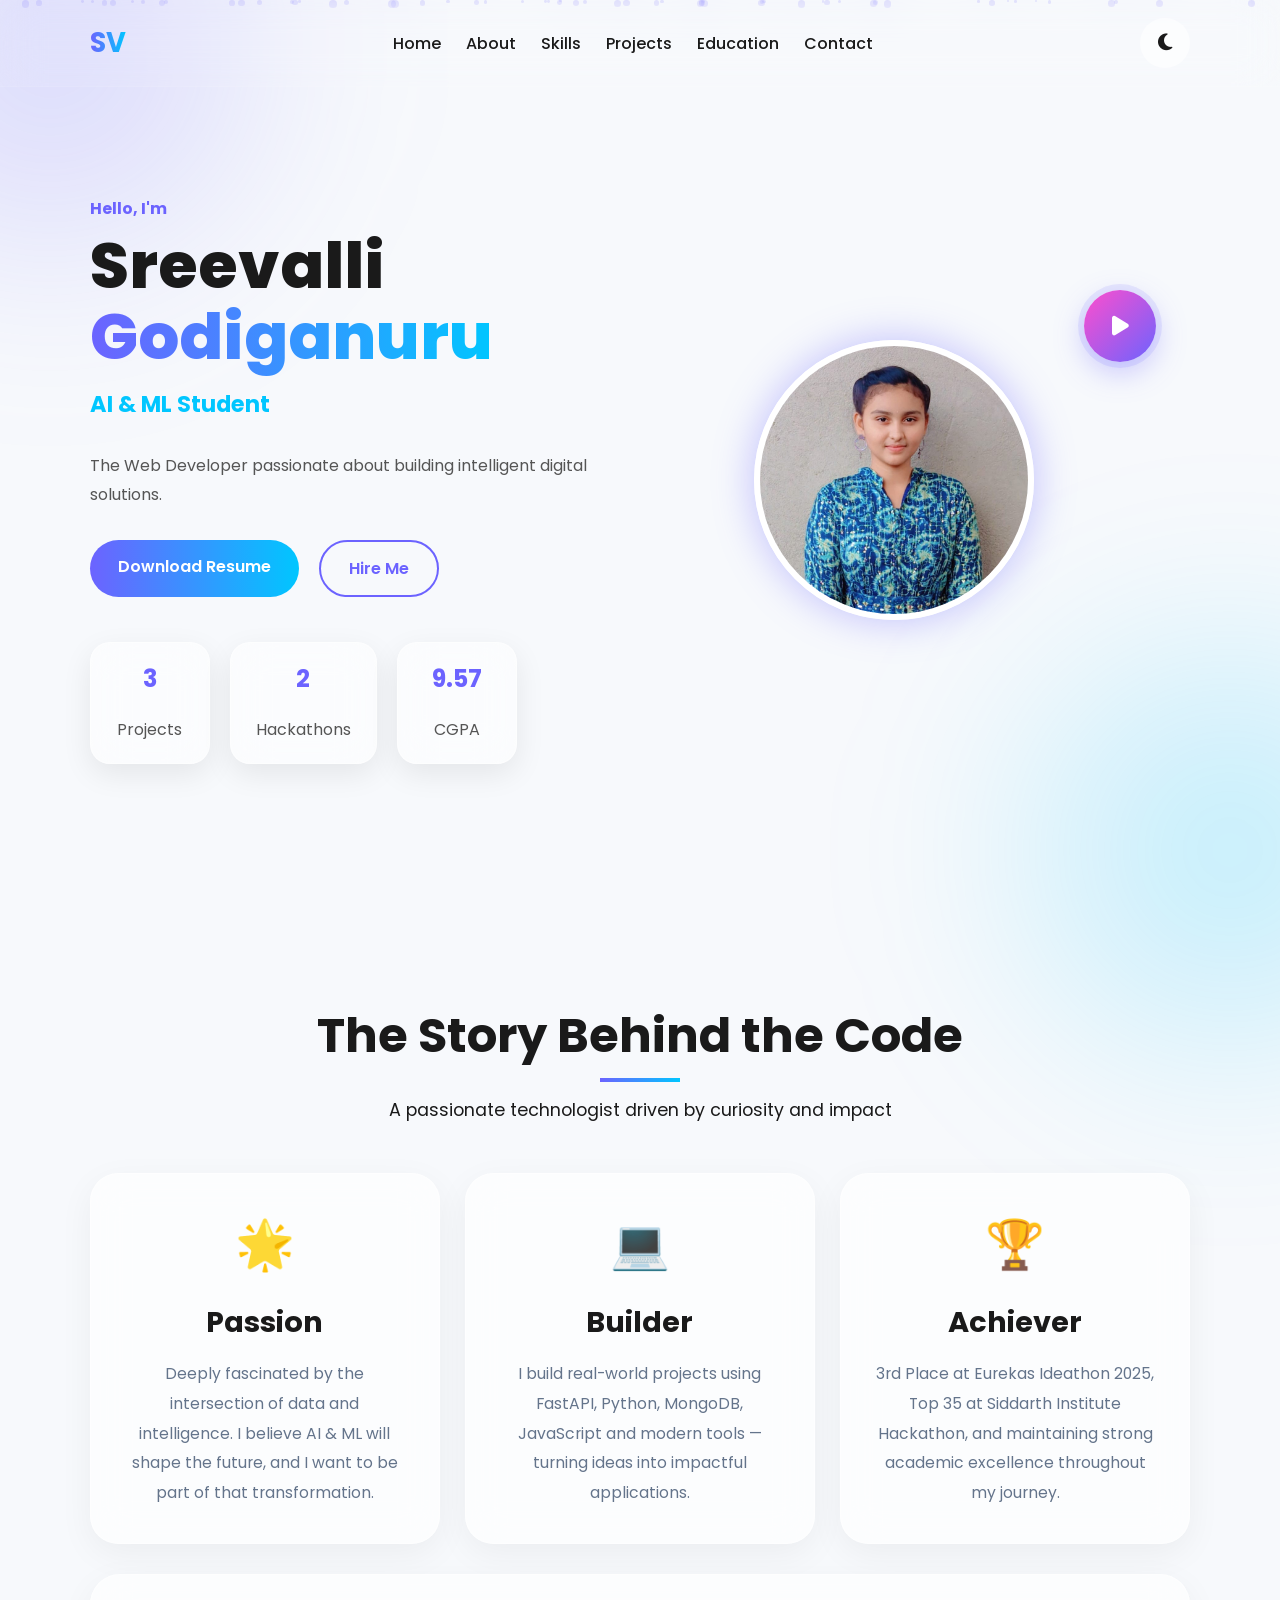
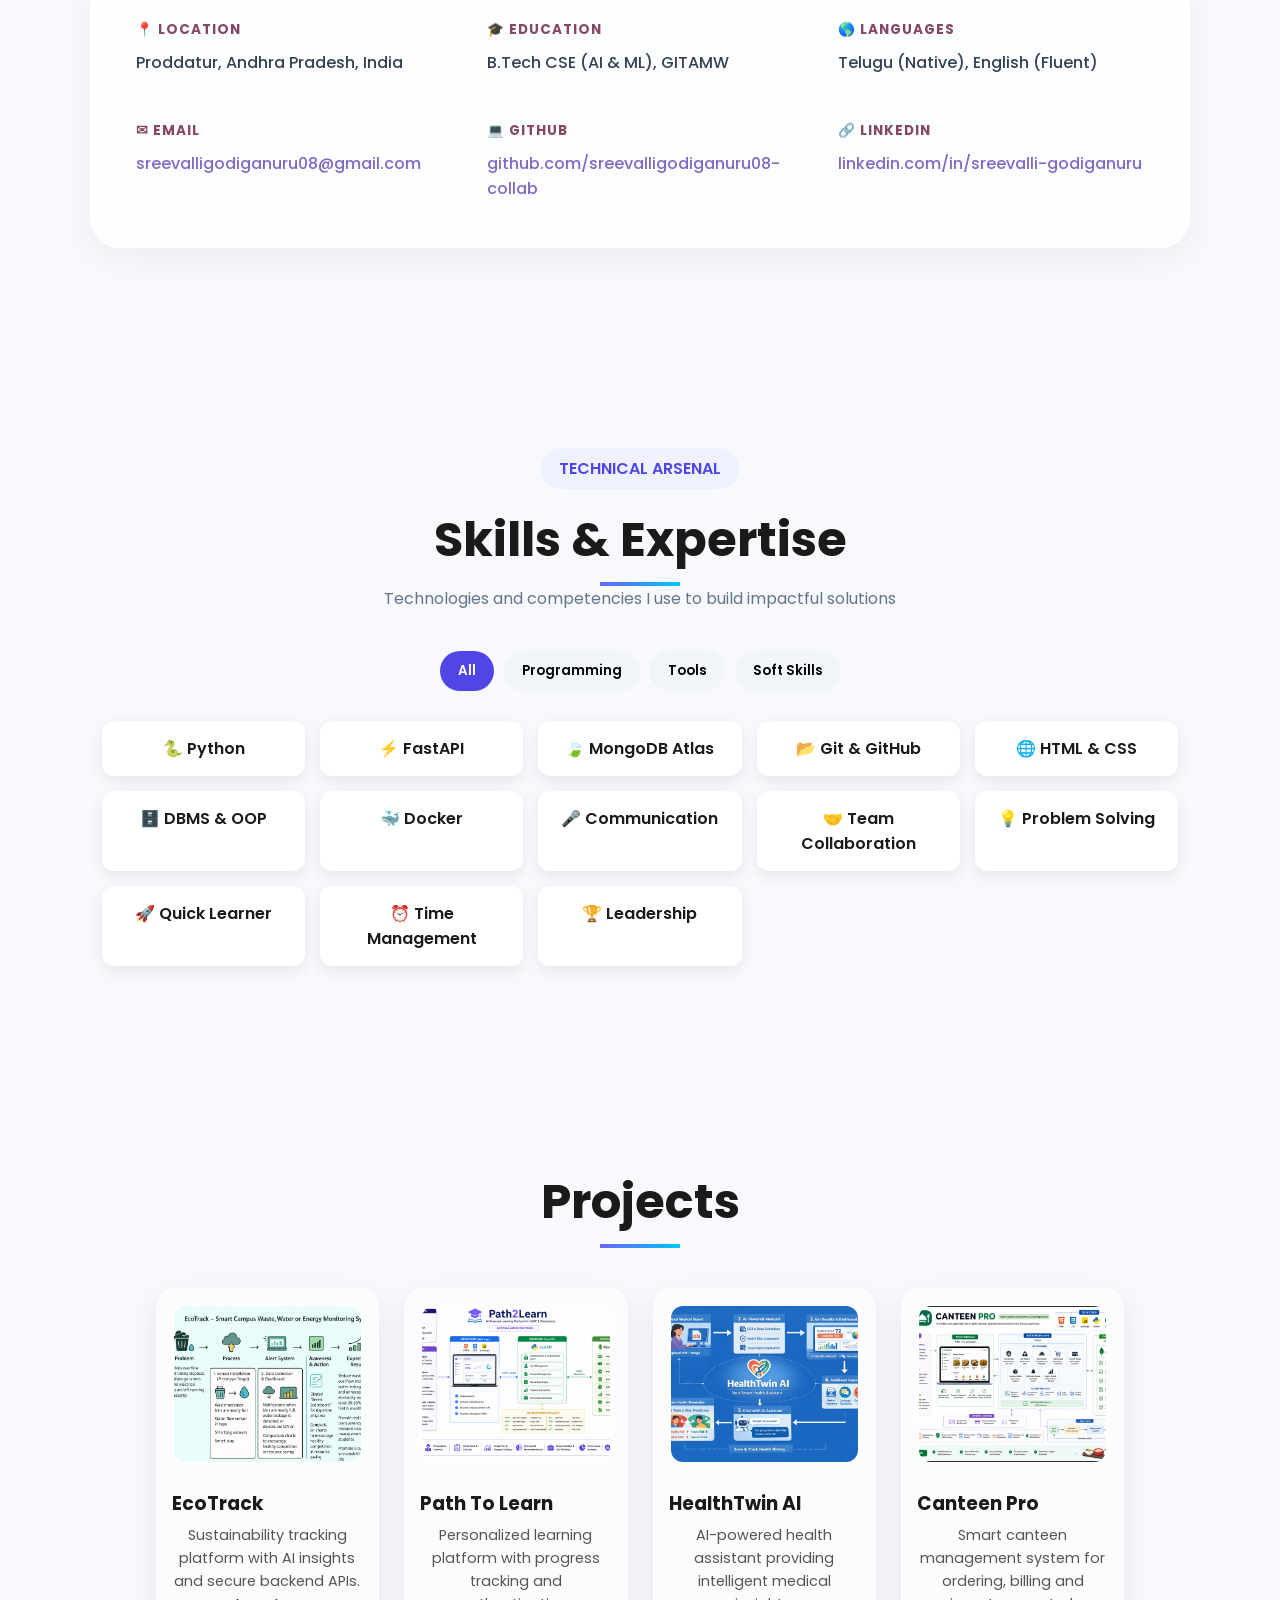
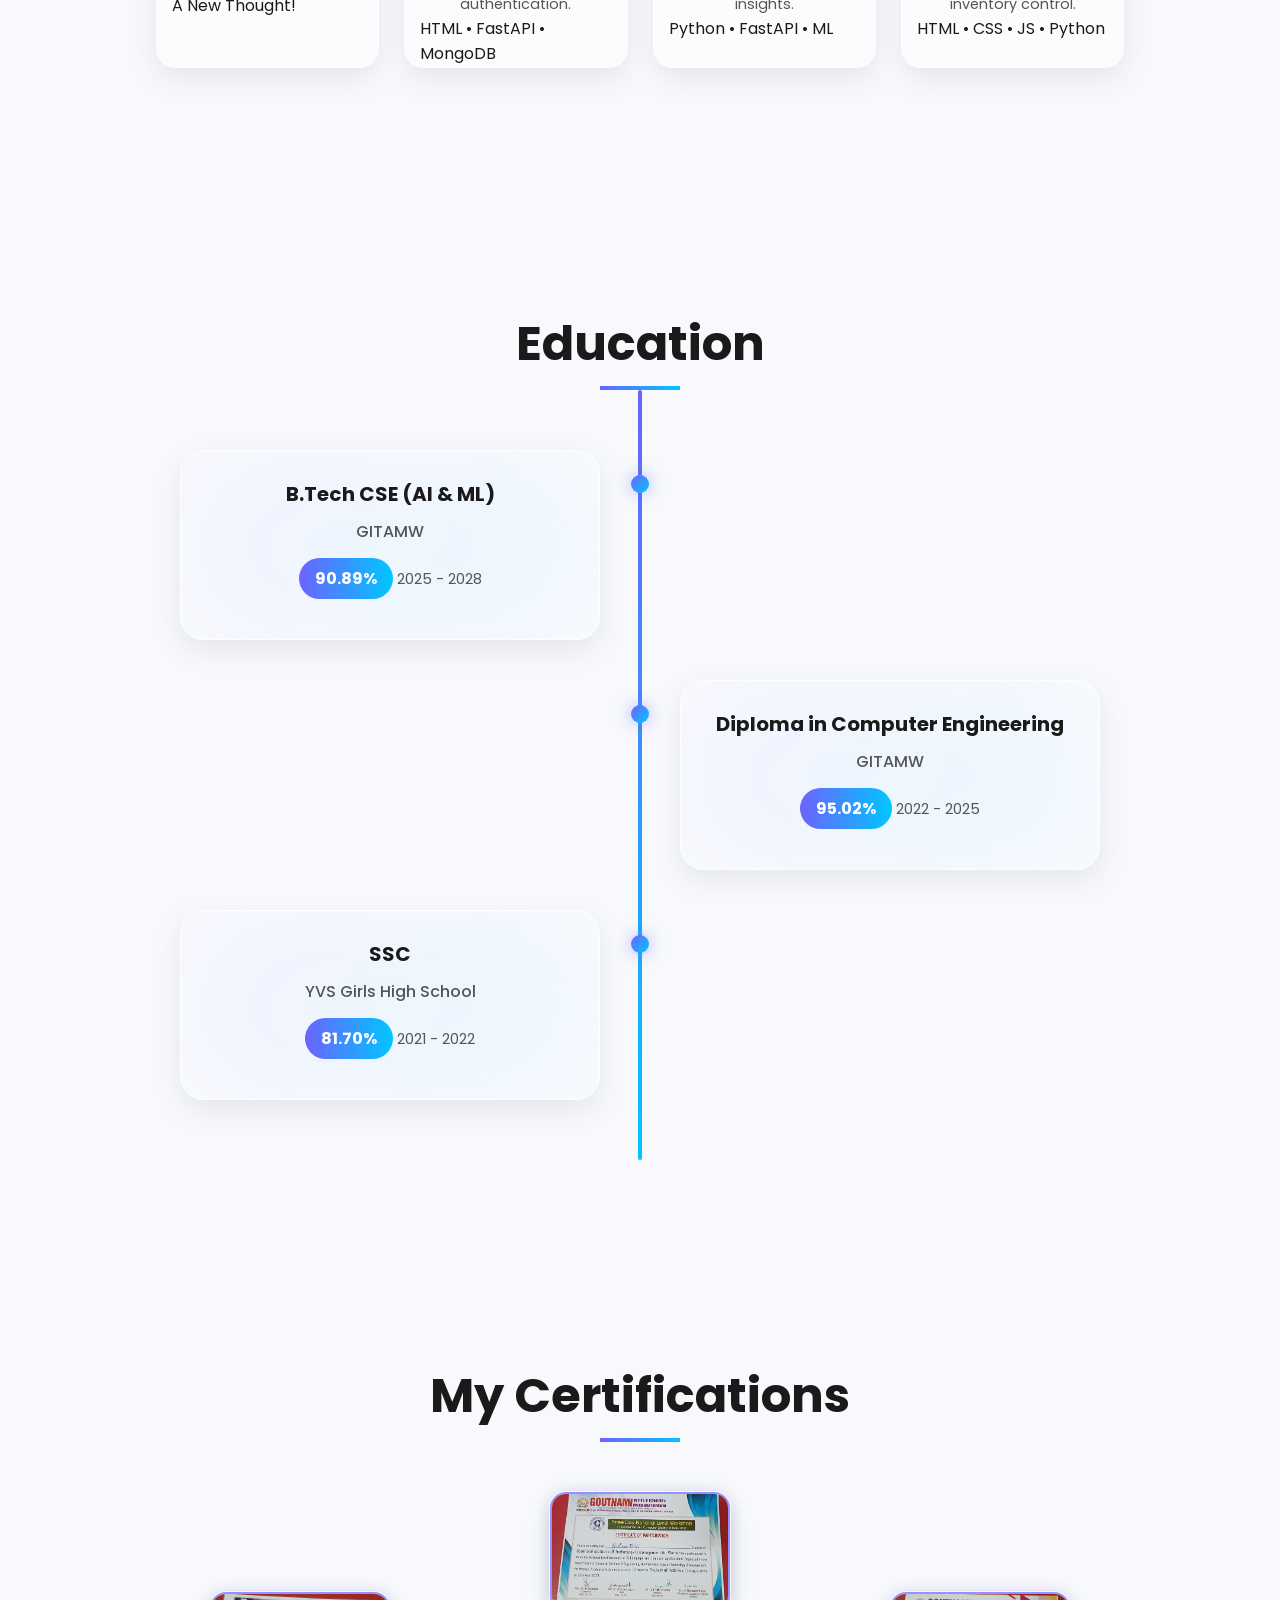
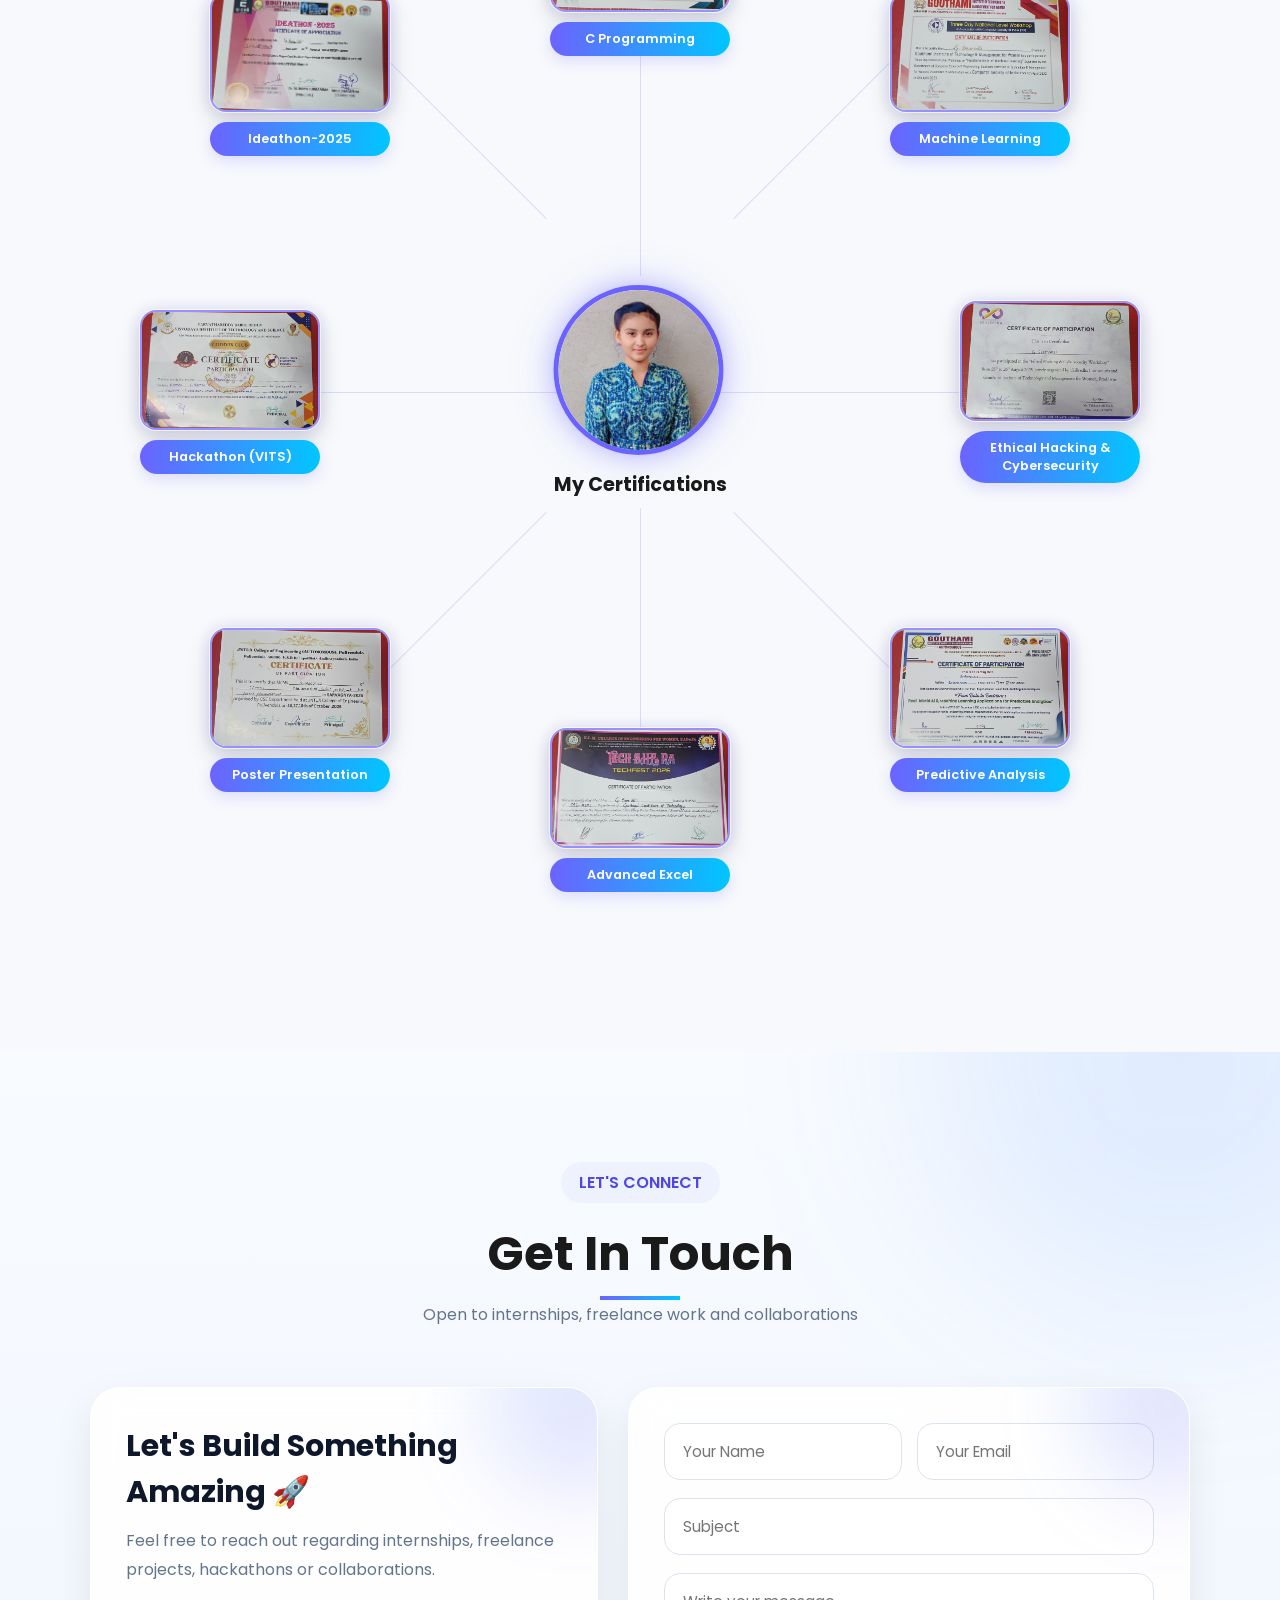
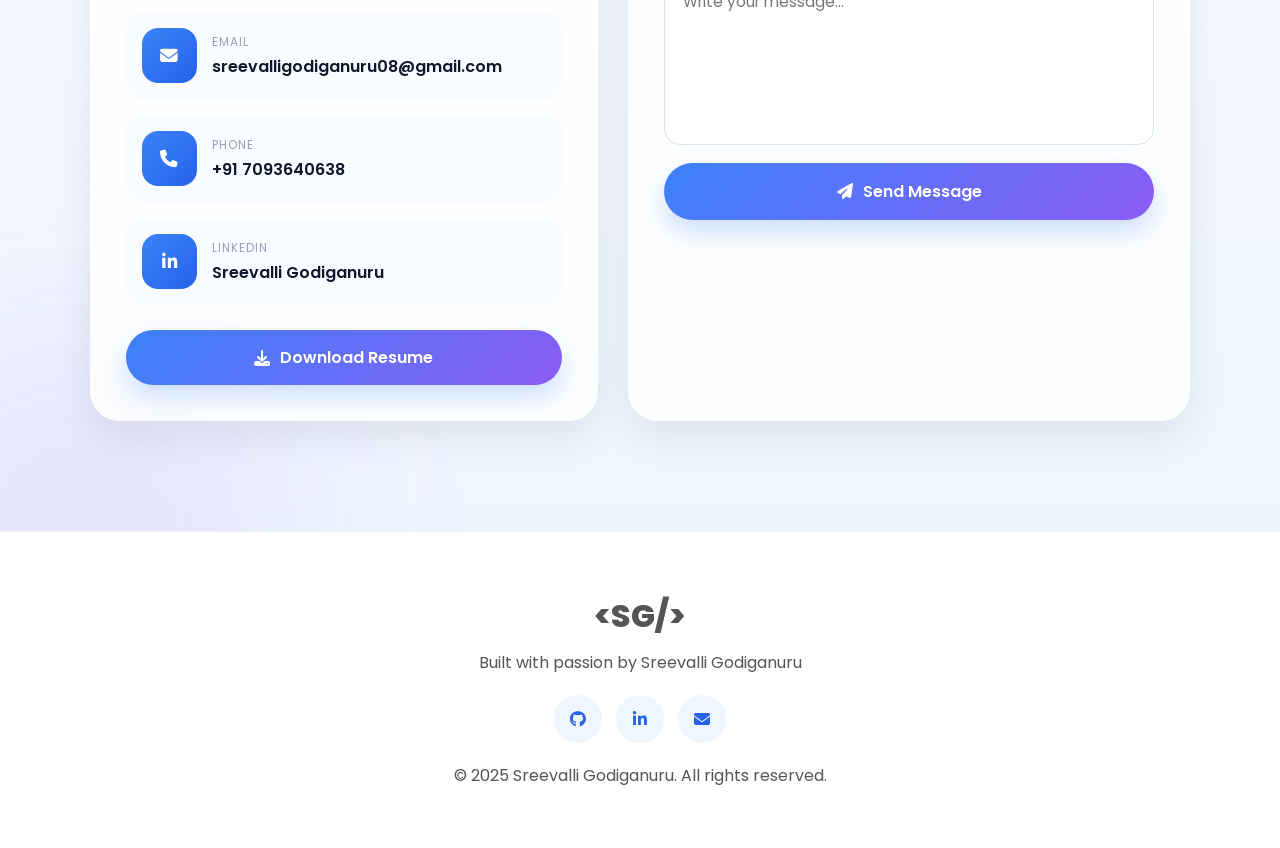
==== index.html @ ab45f08a "first deploy" ====
<!DOCTYPE html>
<html lang="en">

<head>

<meta charset="UTF-8">
<meta name="viewport" content="width=device-width, initial-scale=1.0">

<title>Sreevalli Portfolio</title>

<link rel="preconnect" href="https://fonts.googleapis.com">
<link href="https://fonts.googleapis.com/css2?family=Poppins:wght@300;400;500;600;700;800&display=swap" rel="stylesheet">
<link rel="stylesheet"
href="https://cdnjs.cloudflare.com/ajax/libs/font-awesome/6.5.1/css/all.min.css">
<link rel="stylesheet" href="https://cdnjs.cloudflare.com/ajax/libs/font-awesome/6.5.0/css/all.min.css">
<link rel="stylesheet" href="style.css">

</head>

<body>

<!-- PARTICLES -->

<div id="particles"></div>

<!-- NAVBAR -->

<nav class="navbar">

    <div class="logo">
        SV
    </div>

    <ul class="nav-links" id="navLinks">

        <li><a href="#home">Home</a></li>
        <li><a href="#about">About</a></li>
        <li><a href="#skills">Skills</a></li>
        <li><a href="#projects">Projects</a></li>
        <li><a href="#education">Education</a></li>
        <li><a href="#contact">Contact</a></li>

    </ul>

    <div class="nav-actions">

        <!-- Theme Toggle -->
        <button id="themeToggle" class="theme-btn">
            <i class="fas fa-moon"></i>
        </button>

        <!-- Mobile Menu Button -->
        <button class="menu-btn" id="menuBtn">
            <i class="fas fa-bars"></i>
        </button>

    </div>

</nav>

<!-- HERO -->

<section id="home" class="hero">

<div class="hero-left">

<h4>Hello, I'm</h4>

<h1>
Sreevalli
<span>Godiganuru</span>
</h1>

<h3 id="typing"></h3>

<p>

The Web Developer passionate about building intelligent digital solutions.

</p>

<div class="hero-buttons">

<a href="assets/Resume1.pdf" class="btn primary">
Download Resume
</a>

<a href="#contact" class="btn secondary">
Hire Me
</a>

</div>

<div class="stats">

<div class="stat-card">
<h2>3+</h2>
<p>Projects</p>
</div>

<div class="stat-card">
<h2>2</h2>
<p>Hackathons</p>
</div>

<div class="stat-card">
<h2>9.57</h2>
<p>CGPA</p>
</div>

</div>

</div>

<div class="hero-right">

<div class="profile-wrapper" id="profileWrapper">

<div class="wave wave1"></div>
<div class="wave wave2"></div>
<div class="wave wave3"></div>

<img
src="assets/profile1.jpg"
alt="Sreevalli"
class="profile-img"
/>
</div>
<div class="audio-player">
  <audio id="introAudio" src="assets/audio.m4a" preload="auto"></audio>

    <button type="button" class="audio-btn" id="audioBtn">
        <i class="fas fa-play"></i>
    </button>
</div>
</div>
</section>
<section id="about" class="section">

    <h2 class="section-title">
        The Story Behind the Code
    </h2>
<br>
    <p class="about-subtitle">
        A passionate technologist driven by curiosity and impact
    </p>

    <div class="about-grid">

        <!-- Passion -->
        <div class="about-card">
            <div class="about-icon">🌟</div>
            <h3>Passion</h3>

            <p>
                Deeply fascinated by the intersection of data and
                intelligence. I believe AI & ML will shape the future,
                and I want to be part of that transformation.
            </p>
        </div>

        <!-- Builder -->
        <div class="about-card">
            <div class="about-icon">💻</div>
            <h3>Builder</h3>

            <p>
                I build real-world projects using FastAPI,
                Python, MongoDB, JavaScript and modern tools —
                turning ideas into impactful applications.
            </p>
        </div>

        <!-- Achiever -->
        <div class="about-card">
            <div class="about-icon">🏆</div>
            <h3>Achiever</h3>

            <p>
                3rd Place at Eurekas Ideathon 2025,
                Top 35 at Siddarth Institute Hackathon,
                and maintaining strong academic excellence
                throughout my journey.
            </p>
        </div>

    </div>

    <div class="info-card">

        <div class="info-item">
            <span class="info-label">📍 LOCATION</span>
            <p>Proddatur, Andhra Pradesh, India</p>
        </div>

        <div class="info-item">
            <span class="info-label">🎓 EDUCATION</span>
            <p>B.Tech CSE (AI & ML), GITAMW</p>
        </div>

        <div class="info-item">
            <span class="info-label">🌎 LANGUAGES</span>
            <p>Telugu (Native), English (Fluent)</p>
        </div>

        <div class="info-item">
            <span class="info-label">✉ EMAIL</span>
            <p>
                <a href="mailto:sreevalligodiganuru08@gmail.com">
                    sreevalligodiganuru08@gmail.com
                </a>
            </p>
        </div>

        <div class="info-item">
            <span class="info-label">💻 GITHUB</span>
            <p>
                <a href="https://github.com/sreevalligodiganuru08-collab" target="_blank">
                    github.com/sreevalligodiganuru08-collab
                </a>
            </p>
        </div>

        <div class="info-item">
            <span class="info-label">🔗 LINKEDIN</span>
            <p>
                <a href="https://www.linkedin.com/" target="_blank">
                    linkedin.com/in/sreevalli-godiganuru
                </a>
            </p>
        </div>

    </div>

</section>

<section id="skills" class="section">

    <div class="skills-container">

        <div class="section-badge">TECHNICAL ARSENAL</div>

        <h2 class="section-title">Skills & Expertise</h2>

        <p class="section-subtitle">
            Technologies and competencies I use to build impactful solutions
        </p>

        <!-- FILTER BUTTONS -->

        <div class="skill-filters">

            <button class="filter-btn active" data-filter="all">All</button>
            <button class="filter-btn" data-filter="programming">Programming</button>
            <button class="filter-btn" data-filter="tools">Tools</button>
            <button class="filter-btn" data-filter="soft">Soft Skills</button>

        </div>

        <!-- SKILLS GRID -->

        <div class="skills-grid">

            <!-- PROGRAMMING -->
            <div class="skill-card programming">🐍 Python</div>
            <div class="skill-card programming">⚡ FastAPI</div>

            <!-- TOOLS -->
            <div class="skill-card tools">🍃 MongoDB Atlas</div>
            <div class="skill-card tools">📂 Git & GitHub</div>
            <div class="skill-card tools">🌐 HTML & CSS</div>
            <div class="skill-card tools">🗄️ DBMS & OOP</div>
            <div class="skill-card tools">🐳 Docker</div>

            <!-- SOFT SKILLS -->
            <div class="skill-card soft">🎤 Communication</div>
            <div class="skill-card soft">🤝 Team Collaboration</div>
            <div class="skill-card soft">💡 Problem Solving</div>
            <div class="skill-card soft">🚀 Quick Learner</div>
            <div class="skill-card soft">⏰ Time Management</div>
            <div class="skill-card soft">🏆 Leadership</div>

        </div>

    </div>

</section>

<section id="projects" class="section">

    <h2 class="section-title">Projects</h2>

    <div class="projects-grid">

        <!-- CARD 1 -->
        <div class="project-card" onclick="this.classList.toggle('flipped')">
        

            <div class="card-inner">

                <div class="card-front">
                    <img src="assets/ecotrack.png" alt="EcoTrack">
                </div>

                <div class="card-back"><br>
                    <h3>EcoTrack</h3>
                    <p>Sustainability tracking platform with AI insights and secure backend APIs.</p>
                    <span> A New Thought!</span>
                </div>

            </div>
        </div>

        <!-- CARD 2 -->
        <div class="project-card" onclick="this.classList.toggle('flipped')">


            <div class="card-inner">

                <div class="card-front">
                    <img src="assets/path2learn.png" alt="Path To Learn">
                </div>

                <div class="card-back"> <br>
                    <h3>Path To Learn</h3>
                    <p>Personalized learning platform with progress tracking and authentication.</p>
                    <span>HTML • FastAPI • MongoDB</span>
                </div>

            </div>
        </div>

        <!-- CARD 3 -->
        <div class="project-card" onclick="this.classList.toggle('flipped')">
        

            <div class="card-inner">

                <div class="card-front">
                    <img src="assets/healthtwinai.png" alt="HealthTwin AI">
                </div>

                <div class="card-back"><br>
                    <h3>HealthTwin AI</h3>
                    <p>AI-powered health assistant providing intelligent medical insights.</p>
                    <span>Python • FastAPI • ML</span>
                </div>

            </div>
        </div>

        <!-- CARD 4 -->
        <div class="project-card" onclick="this.classList.toggle('flipped')">

            <div class="card-inner">

                <div class="card-front">
                    <img src="assets/canteenpro.png" alt="Canteen Pro">
                </div>

                <div class="card-back"><br>
                    <h3>Canteen Pro</h3>
                    <p>Smart canteen management system for ordering, billing and inventory control.</p>
                    <span>HTML • CSS • JS • Python </span>
                </div>

            </div>
        </div>

    </div>

</section>

<!-- EDUCATION -->
<section id="education" class="section">

  <h2 class="section-title">Education</h2>

  <div class="timeline">

    <!-- ITEM 1 -->
    <div class="timeline-item reveal">
      <div class="edu-card">
        <div class="edu-glow"></div>
        <h3>B.Tech CSE (AI & ML)</h3>
        <p>GITAMW</p>
        <span class="edu-score">90.89%</span>
        <small>2025 - 2028</small>
      </div>
    </div>

    <!-- ITEM 2 -->
    <div class="timeline-item reveal">
      <div class="edu-card">
        <div class="edu-glow"></div>
        <h3>Diploma in Computer Engineering</h3>
        <p>GITAMW</p>
        <span class="edu-score">95.02%</span>
        <small>2022 - 2025</small>
      </div>
    </div>

    <!-- ITEM 3 -->
    <div class="timeline-item reveal">
      <div class="edu-card">
        <div class="edu-glow"></div>
        <h3>SSC</h3>
        <p>YVS Girls High School</p>
        <span class="edu-score">81.70%</span>
        <small>2021 - 2022</small>
      </div>
    </div>

  </div>

</section>

<section id="certifications" class="cert-section">

  <h2 class="section-title">My Certifications</h2>

  <div class="cert-orbit">

    <!-- CENTER -->
    <div class="cert-center">
      <img src="assets/profile1.jpg" alt="Profile">
      <h3>My Certifications</h3>
    </div>

    <!-- CERTIFICATES (CLEAN STRUCTURE) -->

    <div class="cert-item top" onclick="openCert(this)">
      <img src="assets/cert1.jpg" alt="AWS">
      <span class="cert-tag">C Programming</span>
    </div>

    <div class="cert-item top-right" onclick="openCert(this)">
      <img src="assets/cert2.jpg" alt="Python">
      <span class="cert-tag">Machine Learning </span>
    </div>

    <div class="cert-item right" onclick="openCert(this)">
      <img src="assets/cert3.jpg" alt="Java">
      <span class="cert-tag">Ethical Hacking & Cybersecurity </span>
    </div>

    <div class="cert-item bottom-right" onclick="openCert(this)">
      <img src="assets/cert4.jpg" alt="AI ML">
      <span class="cert-tag">Predictive Analysis</span>
    </div>

    <div class="cert-item bottom" onclick="openCert(this)">
      <img src="assets/cert5.jpg" alt="Web Dev">
      <span class="cert-tag">Advanced Excel </span>
    </div>

    <div class="cert-item bottom-left" onclick="openCert(this)">
      <img src="assets/cert6.jpg" alt="Hackathon">
      <span class="cert-tag">Poster Presentation</span>
    </div>

    <div class="cert-item left" onclick="openCert(this)">
      <img src="assets/cert7.jpg" alt="Cloud">
      <span class="cert-tag">Hackathon (VITS)</span>
    </div>

    <div class="cert-item top-left" onclick="openCert(this)">
      <img src="assets/cert8.jpg" alt="DSA">
      <span class="cert-tag">Ideathon-2025</span>
    </div>

  </div>

</section>

<!-- POPUP -->
<div class="cert-popup" id="certPopup" onclick="closeCert()">
  <img id="popupImg">
</div>
<!-- =========================================
     CONTACT SECTION
========================================= -->

<section id="contact" class="contact-section">

<div class="contact-header">
    <span class="section-badge">LET'S CONNECT</span>

    <h2 class="section-title">
        Get In Touch
    </h2>

    <p class="contact-subtitle">
        Open to internships, freelance work and collaborations
    </p>
</div>

<div class="contact-wrapper">

    <div class="contact-info-card">

        <h3>Let's Build Something Amazing 🚀</h3>

        <p class="contact-desc">
            Feel free to reach out regarding internships,
            freelance projects, hackathons or collaborations.
        </p>

        <div class="contact-items">

            <div class="contact-item">
                <div class="contact-icon">
                    <i class="fas fa-envelope"></i>
                </div>

                <div class="contact-content">
                    <span>Email</span>
                    <p>sreevalligodiganuru08@gmail.com</p>
                </div>
            </div>

            <div class="contact-item">
                <div class="contact-icon">
                    <i class="fas fa-phone"></i>
                </div>

                <div class="contact-content">
                    <span>Phone</span>
                    <p>+91 7093640638</p>
                </div>
            </div>

            <div class="contact-item">
                <div class="contact-icon">
                    <i class="fab fa-linkedin-in"></i>
                </div>

                <div class="contact-content">
                    <span>LinkedIn</span>
                    <p>Sreevalli Godiganuru</p>
                </div>
            </div>

        </div>

        <a href="assets/Resume1.pdf" download class="resume-btn">
            <i class="fas fa-download"></i>
            Download Resume
        </a>
    </div>

    <div class="contact-form-card">

        <form id="contactForm" class="contact-form">

            <div class="form-row">

                <input
                    type="text"
                    id="name"
                    placeholder="Your Name"
                    required
                >

                <input
                    type="email"
                    id="email"
                    placeholder="Your Email"
                    required
                >

            </div>

            <input
                type="text"
                id="subject"
                placeholder="Subject"
                required
            >

            <textarea
                id="message"
                rows="6"
                placeholder="Write your message..."
                required
            ></textarea>

            <button type="submit" class="send-btn">

                <i class="fas fa-paper-plane"></i>

                Send Message

            </button>

        </form>

    </div>

</div>

</section>


<!-- =========================================
     FOOTER
========================================= -->

<footer class="portfolio-footer">

    <div class="footer-logo">
        &lt;SG/&gt;
    </div>

    <p class="footer-text">
        Built with passion by Sreevalli Godiganuru
    </p>

    <div class="footer-socials">

        <a href="https://github.com/sreevalligodiganuru08-collab"
           target="_blank">

            <i class="fab fa-github"></i>

        </a>

        <a href="https://linkedin.com"
           target="_blank">

            <i class="fab fa-linkedin-in"></i>

        </a>

        <a href="mailto:sreevalligodiganuru08@gmail.com">

            <i class="fas fa-envelope"></i>

        </a>

    </div>

    <p class="footer-copy">
        © 2025 Sreevalli Godiganuru. All rights reserved.
    </p>

</footer>
<script src="script.js"></script>
</body>
</html>
---- style.css ----
/* ==========================
   RESET
========================== */

*{
margin:0;
padding:0;
box-sizing:border-box;
scroll-behavior:smooth;
font-family:'Poppins',sans-serif;
}

:root{

--bg:#f7f9fc;
--bg2:#ffffff;

--text:#1a1a1a;
--text2:#555;

--primary:#6c63ff;
--secondary:#00c6ff;

--glass:rgba(255,255,255,.55);
--border:rgba(255,255,255,.4);

--shadow:
0 10px 30px rgba(0,0,0,.08);

}

/* DARK MODE */

body.dark{

--bg:#0f172a;
--bg2:#111827;

--text:#ffffff;
--text2:#c7c7c7;

--glass:rgba(255,255,255,.08);
--border:rgba(255,255,255,.15);

--shadow:
0 15px 40px rgba(0,0,0,.4);

}

body{

background:var(--bg);
color:var(--text);

transition:.4s;

overflow-x:hidden;

}

/* ==========================
   PARTICLES BG
========================== */

#particles{

position:fixed;
top:0;
left:0;

width:100%;
height:100%;

z-index:-1;

overflow:hidden;

}

#particles span{

position:absolute;

width:6px;
height:6px;

background:var(--primary);

border-radius:50%;

animation:floatParticle linear infinite;

opacity:.35;

}

@keyframes floatParticle{

0%{
transform:translateY(100vh);
}

100%{
transform:translateY(-120px);
}

}

/* ==========================
   NAVBAR
========================== */

.navbar{

position:fixed;

top:0;
left:0;

width:100%;

padding:18px 7%;

display:flex;
justify-content:space-between;
align-items:center;

z-index:999;

backdrop-filter:blur(20px);

background:rgba(255,255,255,.08);

border-bottom:
1px solid rgba(255,255,255,.08);

}

.logo{

font-size:1.7rem;
font-weight:700;

background:
linear-gradient(
90deg,
var(--primary),
var(--secondary)
);

-webkit-background-clip:text;
-webkit-text-fill-color:transparent;

}

.nav-links{

display:flex;
gap:25px;

list-style:none;

}

.nav-links a{

text-decoration:none;
color:var(--text);

font-weight:500;

transition:.3s;

}

.nav-links a:hover{

color:var(--primary);

}

#themeToggle{

width:50px;
height:50px;

border:none;

border-radius:50%;

cursor:pointer;

background:var(--glass);

color:var(--text);

font-size:1.2rem;

backdrop-filter:blur(15px);

}

/* ==========================
   HERO
========================== */

.hero{

min-height:100vh;

padding:120px 7% 60px;

display:flex;

align-items:center;
justify-content:space-between;

gap:60px;

}

.hero-left{

flex:1;

}

.hero-left h4{

color:var(--primary);

margin-bottom:10px;

}

.hero-left h1{

font-size:4rem;
font-weight:800;

line-height:1.1;

margin-bottom:15px;

}

.hero-left h1 span{

background:
linear-gradient(
90deg,
var(--primary),
var(--secondary)
);

-webkit-background-clip:text;
-webkit-text-fill-color:transparent;

}

.hero-left h3{

height:45px;

font-size:1.4rem;

color:var(--secondary);

}

.hero-left p{

max-width:600px;

line-height:1.8;

color:var(--text2);

margin-top:20px;

}

/* ==========================
   BUTTONS
========================== */

.hero-buttons{

display:flex;
gap:20px;

margin-top:30px;

}

.btn{

padding:14px 28px;

border-radius:40px;

text-decoration:none;

font-weight:600;

transition:.35s;

}

.primary{

background:
linear-gradient(
90deg,
var(--primary),
var(--secondary)
);

color:white;

}

.secondary{

border:2px solid var(--primary);

color:var(--primary);

}

.btn:hover{

transform:translateY(-5px);

}

/* ==========================
   STATS
========================== */

.stats{

display:flex;

gap:20px;

margin-top:45px;

flex-wrap:wrap;

}

.stat-card{

padding:18px 25px;

border-radius:20px;

background:var(--glass);

backdrop-filter:blur(20px);

border:1px solid var(--border);

box-shadow:var(--shadow);

text-align:center;

min-width:120px;

}

.stat-card h2{

color:var(--primary);

}

/* ==========================
   HERO IMAGE
========================== */

.hero-right{

flex:1;

display:flex;
justify-content:center;

}

/* ==========================
   PROFILE WRAPPER (FIX RESPONSIVE)
========================== */

.profile-wrapper{
    position:relative;
    z-index: 2;
    width:380px;
    height:380px;
    display:flex;
    justify-content:center;
    align-items:center;
}

/* MOBILE FIX */
@media(max-width:768px){
    .profile-wrapper{
        width:280px;
        height:280px;
    }
}

@media(max-width:480px){
    .profile-wrapper{
        width:220px;
        height:220px;
    }
}

/* ==========================
   WAVES FIX (IMPORTANT PART)
========================== */

.wave{
    position:absolute;
    top:50%;
    left:50%;
    transform:translate(-50%, -50%);
    border-radius:50%;
    border:3px solid rgba(108,99,255,.4);
    opacity:0;
    pointer-events:none;

    /* default desktop size */
    width:280px;
    height:280px;
}

/* mobile scaling */
@media(max-width:768px){
    .wave{
        width:200px;
        height:200px;
        border-width:2px;
    }
}

@media(max-width:480px){
    .wave{
        width:160px;
        height:160px;
        border-width:2px;
    }
}

/* ==========================
   ANIMATION FIX (KEEP CENTERED)
========================== */

.playing .wave{
    opacity:1;
    animation:pulse 2.5s infinite;
}

@keyframes pulse{
    0%{
        transform:translate(-50%, -50%) scale(1);
        opacity:0.6;
    }
    50%{
        transform:translate(-50%, -50%) scale(1.5);
        opacity:0.25;
    }
    100%{
        transform:translate(-50%, -50%) scale(2.1);
        opacity:0;
    }
}

.profile-img{

width:280px;
height:280px;

object-fit:cover;

border-radius:50%;

border:6px solid white;

z-index:5;

box-shadow:
0 0 40px rgba(108,99,255,.4);

}


.audio-btn{
    width:72px;
    height:72px;
    border-radius:50%;
    border:none;
    cursor:pointer;

    display:flex;
    align-items:center;
    justify-content:center;

    font-size:1.4rem;
    color:white;

    background:linear-gradient(135deg,#ff4ecd,#6c63ff,#00c6ff);
    background-size:200% 200%;

    box-shadow:
        0 10px 30px rgba(108,99,255,.35),
        0 0 0 6px rgba(108,99,255,.12);

    transition:.35s ease;
    animation: gradientMove 4s ease infinite;
}

@media(max-width:600px){
    .audio-btn {
        width: 60px;
        height: 60px;
        font-size: 1.2rem;
    }
}
/* hover */
.audio-btn:hover{
    transform:scale(1.1);
    box-shadow:
        0 15px 40px rgba(108,99,255,.45),
        0 0 0 10px rgba(108,99,255,.08);
}

/* playing glow */
.audio-btn.playing{
    box-shadow:
        0 0 25px rgba(0,198,255,.6),
        0 0 60px rgba(108,99,255,.4);
}

/* gradient animation */
@keyframes gradientMove{
    0%{background-position:0% 50%}
    50%{background-position:100% 50%}
    100%{background-position:0% 50%}
}

.audio-player {
    position: relative;
    z-index: 9999;
}

.audio-btn {
    touch-action: manipulation;
    -webkit-tap-highlight-color: transparent;
}

/* ==========================
   SECTIONS
========================== */

.section{

padding:100px 7%;

}

.section-title{

font-size:2.8rem;

text-align:center;

margin-bottom:50px;

position:relative;

}

.section-title::after{

content:'';

width:80px;
height:4px;

background:
linear-gradient(
90deg,
var(--primary),
var(--secondary)
);

position:absolute;

bottom:-10px;
left:50%;

transform:translateX(-50%);

}

/* ==========================
   GLASS CARD
========================== */

.glass-card{

background:var(--glass);

backdrop-filter:blur(20px);

border:1px solid var(--border);

box-shadow:var(--shadow);

border-radius:25px;

padding:30px;

}

/* SECTION WRAPPER (FIX TITLE ISSUE) */
#skills{
    padding:100px 8%;
}

.skills-container{
    max-width:1200px;
    margin:auto;
    text-align:center;
}

/* BADGE */

.section-badge{
    display:inline-block;
    padding:8px 18px;
    border-radius:50px;
    background:#eef2ff;
    color:#4f46e5;
    font-weight:600;
    margin-bottom:15px;
}

/* TITLE */

.section-title{
    font-size:3rem;
    text-align:center;
    margin-bottom:10px;
}

.section-subtitle{
    text-align:center;
    color:#64748b;
    margin-bottom:40px;
}

/* FILTER BUTTONS */

.skill-filters{
    display:flex;
    justify-content:center;
    gap:10px;
    flex-wrap:wrap;
    margin-bottom:30px;
}

.filter-btn{
    padding:10px 18px;
    border:none;
    border-radius:20px;
    cursor:pointer;
    background:#f1f5f9;
    font-weight:600;
    transition:0.3s;
}

.filter-btn.active{
    background:#4f46e5;
    color:white;
}

/* GRID */

.skills-grid{
    display:grid;
    grid-template-columns:repeat(auto-fit,minmax(200px,1fr));
    gap:15px;
}

/* CARD */

.skill-card{
    background:white;
    padding:15px;
    border-radius:12px;
    text-align:center;
    font-weight:600;
    box-shadow:0 5px 15px rgba(0,0,0,0.08);
    transition:0.3s;
}

.skill-card:hover{
    transform:translateY(-5px);
}

/* HIDE CLASS */

.hide{
    display:none !important;
}
.filter-btn.active{
    background:#4f46e5 !important;
    color:white !important;
}

/* ==========================
   PROJECT GRID (4 SAME SIZE)
========================== */


/* ==========================
   PROJECT GRID
========================== */

.projects-grid{
    display:grid;
    grid-template-columns:repeat(4,1fr);
    gap:25px;
    padding:40px 6%;
}

@media(max-width:1100px){
    .projects-grid{
        grid-template-columns:repeat(2,1fr);
    }
}

@media(max-width:600px){
    .projects-grid{
        grid-template-columns:1fr;
    }
}

/* ==========================
   PROJECT CARD BASE
========================== */

.project-card{
    background:var(--glass);
    border:1px solid var(--border);
    border-radius:20px;

    height:380px;
    padding:15px;

    display:flex;
    flex-direction:column;
    gap:14px;

    box-shadow:var(--shadow);
    position:relative;
    overflow:hidden;

    transition:0.35s ease;
}

/* ==========================
   GLOW BORDER (HOVER ONLY)
========================== */

.project-card::before{
    content:'';
    position:absolute;
    inset:-2px;
    border-radius:20px;

    background:linear-gradient(
        90deg,
        var(--primary),
        var(--secondary),
        #ff4ecd,
        var(--primary)
    );

    background-size:300%;
    animation:glowMove 4s linear infinite;

    opacity:0;
    transition:0.4s ease;

    -webkit-mask:
        linear-gradient(#000 0 0) content-box,
        linear-gradient(#000 0 0);

    -webkit-mask-composite: xor;
    mask-composite: exclude;

    z-index:0;
}

/* SHOW GLOW ONLY ON CARD HOVER */
.project-card:hover::before{
    opacity:1;
}

/* CARD HOVER EFFECT ONLY */
.project-card:hover{
    transform:translateY(-10px);
    box-shadow:0 25px 60px rgba(0,0,0,0.25);
}

/* GLOW ANIMATION */
@keyframes glowMove{
    0%{background-position:0%}
    100%{background-position:300%}
}

/* ==========================
   IMAGE (STATIC - NO ANIMATION)
========================== */

.project-card img{
    width:100%;
    height:160px;
    object-fit:cover;

    border-radius:14px;
    border:2px solid rgba(255,255,255,0.6);

    transition:none;   /* IMPORTANT: removes all animation */
    transform:none;    /* ensures no zoom or motion */
}

/* ==========================
   TITLE
========================== */

.project-title{
    font-size:1.2rem;
    font-weight:800;

    text-align:center;

    background:linear-gradient(
        90deg,
        var(--primary),
        var(--secondary),
        #ff4ecd
    );

    -webkit-background-clip:text;
    -webkit-text-fill-color:transparent;
}

/* ==========================
   DESCRIPTION
========================== */

.project-card p{
    font-size:0.9rem;
    color:var(--text2);
    line-height:1.6;

    text-align:center;
    margin-top:6px;
}

/* ==========================
   TECH STACK
========================== */

.project-card .tech{
    margin-top:auto;
    font-size:0.85rem;
    font-weight:700;

    text-align:center;
    color:#00c6ff;
}

/* ==========================
   RESPONSIVE FIX
========================== */

@media(max-width:600px){
    .project-card{
        height:auto;
    }

    .project-card img{
        height:150px;
    }
}


/* ==========================
   CERTIFICATIONS
========================== */

.cert-grid{

display:grid;

grid-template-columns:
repeat(auto-fit,minmax(250px,1fr));

gap:25px;

}

/* ==========================
   CONTACT
========================== */

.contact-box{

display:flex;

justify-content:center;

flex-wrap:wrap;

gap:20px;

}

.contact-box a{

padding:15px 30px;

border-radius:50px;

text-decoration:none;

color:var(--text);

background:var(--glass);

border:1px solid var(--border);

}

/* ==========================
   FOOTER
========================== */

footer{

padding:30px;

text-align:center;

color:var(--text2);

}

/* ==========================
   SCROLL ANIMATION
========================== */

.reveal{

opacity:0;

transform:translateY(40px);

transition:1s;

}

.reveal.active{

opacity:1;

transform:none;

}
/* =====================================
   ABOUT SECTION
===================================== */

#about{
    max-width:1300px;
    margin:auto;
}

.about-subtitle{
    text-align:center;
    color:var(--text-secondary);
    font-size:1.1rem;
    margin-top:-10px;
    margin-bottom:50px;
}

.about-grid{

    display:grid;

    grid-template-columns:
    repeat(auto-fit,minmax(320px,1fr));

    gap:25px;

    margin-bottom:30px;
}

/* CARD */

.about-card{

    background:rgba(255,255,255,.65);

    backdrop-filter:blur(20px);

    border:1px solid rgba(255,255,255,.4);

    border-radius:28px;

    padding:35px;

    text-align:center;

    min-height:280px;

    display:flex;

    flex-direction:column;

    justify-content:center;

    transition:.4s;

    box-shadow:
    0 10px 35px rgba(0,0,0,.05);
}

.about-card:hover{

    transform:translateY(-8px);

    box-shadow:
    0 20px 40px rgba(99,102,241,.12);
}

.about-icon{

    font-size:3rem;

    margin-bottom:20px;
}

.about-card h3{

    font-size:1.8rem;

    margin-bottom:15px;

    color:var(--text-primary);
}

.about-card p{

    line-height:1.9;

    color:#64748b;

    font-size:.98rem;
}

/* INFO CARD */

.info-card{

    display:grid;

    grid-template-columns:
    repeat(3,1fr);

    gap:25px;

    padding:35px;

    background:rgba(255,255,255,.65);

    backdrop-filter:blur(20px);

    border-radius:30px;

    border:1px solid rgba(255,255,255,.4);

    box-shadow:
    0 10px 35px rgba(0,0,0,.05);
}

/* INFO ITEMS */

.info-item{

    padding:10px;
}

.info-label{

    display:block;

    margin-bottom:10px;

    font-size:.85rem;

    font-weight:700;

    letter-spacing:1px;

    text-transform:uppercase;

    color:#854766;
}

.info-item p{

    color:#334155;

    font-size:1rem;

    line-height:1.6;

    font-weight:500;
}

.info-item a{

    text-decoration:none;

    color:#8269c6;

    transition:.3s;

    word-break:break-word;
}

.info-item a:hover{

    color:#2168d1;
}

/* DARK MODE */

body.dark .about-card,
body.dark .info-card{

    background:rgba(17,24,39,.7);

    border:1px solid rgba(255,255,255,.05);
}

body.dark .about-card p,
body.dark .info-item p{

    color:#cbd5e1;
}

body.dark .info-label{

    color:#94a3b8;
}

/* MOBILE */

@media(max-width:900px){

    .info-card{
        grid-template-columns:1fr 1fr;
    }
}

@media(max-width:768px){

    .about-grid{
        grid-template-columns:1fr;
    }

    .info-card{
        grid-template-columns:1fr;
    }

    .about-card{
        min-height:auto;
    }
}
/* ==========================
   MOBILE
========================== */

@media(max-width:992px){

.hero{

flex-direction:column-reverse;

text-align:center;

}

.hero-left h1{

font-size:3rem;

}

.hero-buttons{

justify-content:center;

}

.stats{

justify-content:center;

}

}

@media(max-width:600px){

.hero-left h1{

font-size:2.4rem;

}

.profile-wrapper{

width:280px;
height:280px;

}

.profile-img{

width:220px;
height:220px;

}

.nav-links{

display:none;

}

.section-title{

font-size:2rem;

}

}
/* ==========================
   GRADIENT BLOBS
========================== */

body::before{

content:'';

position:fixed;

top:-250px;
left:-250px;

width:600px;
height:600px;

background:
radial-gradient(
circle,
rgba(108,99,255,.25),
transparent 70%
);

filter:blur(80px);

animation:blobMove1 20s infinite alternate;

z-index:-2;

}

body::after{

content:'';

position:fixed;

bottom:-250px;
right:-250px;

width:600px;
height:600px;

background:
radial-gradient(
circle,
rgba(0,198,255,.25),
transparent 70%
);

filter:blur(80px);

animation:blobMove2 25s infinite alternate;

z-index:-2;

}

@keyframes blobMove1{

0%{
transform:translate(0,0);
}

100%{
transform:translate(150px,100px);
}

}

@keyframes blobMove2{

0%{
transform:translate(0,0);
}

100%{
transform:translate(-180px,-120px);
}

}
/* ==========================
   PREMIUM GLASS GLOW
========================== */

.glass-card,
.skill-card,
.timeline-content,
.card-front,
.card-back{

position:relative;

overflow:hidden;

}

.glass-card::before,
.skill-card::before,
.timeline-content::before,
.card-front::before,
.card-back::before{

content:'';

position:absolute;

top:0;
left:-120%;

width:100%;
height:100%;

background:

linear-gradient(

90deg,

transparent,

rgba(255,255,255,.15),

transparent

);

transition:1s;

}

.glass-card:hover::before,
.skill-card:hover::before,
.timeline-content:hover::before,
.card-front:hover::before{

left:120%;

}
/* ==========================
   HERO SHAPES
========================== */

.hero{

position:relative;

overflow:hidden;

}
/* ==========================
   REMOVE CLICK BLOCKING OVERLAYS
========================== */

.hero::before,
.hero::after,
body::before,
body::after {
    pointer-events: none;
}

/* ==========================
   PROFILE GLOW
========================== */

.profile-wrapper{

animation:
floatProfile 4s ease-in-out infinite;

}

@keyframes floatProfile{

0%,100%{

transform:
translateY(0);

}

50%{

transform:
translateY(-15px);

}

}

.profile-img{

transition:.5s;

}

.profile-img:hover{

transform:scale(1.05);

box-shadow:

0 0 40px rgba(108,99,255,.4),

0 0 80px rgba(108,99,255,.4),

0 0 120px rgba(108,99,255,.2);

}
/* ==========================
   PROJECT PREMIUM EFFECT
========================== */

.project-card{

cursor:pointer;

}

.card-front img{

transition:1s;

}

.project-card:hover img{

transform:scale(1.12);

}

.tag{

background:white;

color:black;

box-shadow:

0 10px 25px rgba(0,0,0,.15);

}

/* =========================================
   EDUCATION SECTION
========================================= */

#education{
    padding:100px 7%;
}

/* =========================================
   TIMELINE
========================================= */

.timeline{
    position:relative;
    max-width:1000px;
    margin:auto;
    padding:40px 0;
}

/* CENTER LINE */

.timeline::before{
    content:'';
    position:absolute;

    top:0;
    left:50%;

    width:4px;
    height:100%;

    transform:translateX(-50%);

    border-radius:20px;

    background:
    linear-gradient(
        to bottom,
        var(--primary),
        var(--secondary)
    );
}

/* =========================================
   TIMELINE ITEMS
========================================= */

.timeline-item{
    position:relative;
    width:50%;
    padding:20px 40px;
}

/* LEFT */

.timeline-item:nth-child(odd){
    left:0;
}

/* RIGHT */

.timeline-item:nth-child(even){
    left:50%;
}

/* DOT */

.timeline-item::before{
    content:'';

    position:absolute;
    top:45px;

    width:18px;
    height:18px;

    border-radius:50%;

    background:
    linear-gradient(
        135deg,
        var(--primary),
        var(--secondary)
    );

    box-shadow:
    0 0 15px rgba(108,99,255,.5);
}

/* DOT POSITION */

.timeline-item:nth-child(odd)::before{
    right:-9px;
}

.timeline-item:nth-child(even)::before{
    left:-9px;
}

/* =========================================
   EDUCATION CARD
========================================= */

.edu-card{
    position:relative;

    background:var(--glass);

    backdrop-filter:blur(20px);

    border:1px solid var(--border);

    border-radius:24px;

    padding:28px;

    overflow:hidden;

    text-align:center;

    box-shadow:var(--shadow);

    transition:.4s ease;
}

/* HOVER */

.edu-card:hover{
    transform:translateY(-10px);
    box-shadow:
    0 25px 50px rgba(0,0,0,.15);
}

/* =========================================
   GLOW EFFECT
========================================= */

.edu-glow{
    position:absolute;
    inset:0;

    background:
    linear-gradient(
        135deg,
        var(--primary),
        var(--secondary)
    );

    opacity:.08;

    filter:blur(70px);

    z-index:0;
}

/* CONTENT ABOVE GLOW */

.edu-card h3,
.edu-card p,
.edu-card .edu-score,
.edu-card small{
    position:relative;
    z-index:2;
}

/* =========================================
   TEXT
========================================= */

.edu-card h3{
    font-size:1.25rem;
    margin-bottom:10px;
    color:var(--text);
}

.edu-card p{
    color:var(--text2);
    margin-bottom:14px;
    font-weight:500;
}

.edu-score{
    display:inline-block;

    padding:8px 16px;

    border-radius:30px;

    background:
    linear-gradient(
        90deg,
        var(--primary),
        var(--secondary)
    );

    color:white;

    font-weight:700;

    margin-bottom:12px;
}

.edu-card small{
    color:var(--text2);
    font-size:.9rem;
}

/* =========================================
   ENTRY ANIMATION
========================================= */

.timeline-item{
    animation:fadeUp .8s ease forwards;
}

.timeline-item:nth-child(1){
    animation-delay:.1s;
}

.timeline-item:nth-child(2){
    animation-delay:.3s;
}

.timeline-item:nth-child(3){
    animation-delay:.5s;
}

@keyframes fadeUp{

    from{
        opacity:0;
        transform:translateY(50px);
    }

    to{
        opacity:1;
        transform:translateY(0);
    }
}

/* =========================================
   RESPONSIVE
========================================= */

@media(max-width:900px){

    .timeline::before{
        left:20px;
    }

    .timeline-item{
        width:100%;
        left:0 !important;
        padding-left:60px;
        padding-right:0;
    }

    .timeline-item::before{
        left:11px !important;
        right:auto;
    }

}

@media(max-width:600px){

    .edu-card{
        padding:22px;
    }

    .edu-card h3{
        font-size:1.05rem;
    }

}

.menu-btn{
    display:none;
    font-size:2rem;
    cursor:pointer;
    z-index:1001;
}
.nav-actions{
    display:flex;
    align-items:center;
    gap:12px;
}


.theme-btn,
.menu-btn{

    width:45px;
    height:45px;

    border:none;
    outline:none;

    cursor:pointer;

    border-radius:12px;

    display:flex;
    align-items:center;
    justify-content:center;

    background:rgba(37,99,235,.08);

    color:#2563eb;

    font-size:1.1rem;

    transition:.3s ease;
}

.theme-btn:hover,
.menu-btn:hover{

    transform:translateY(-2px);

    background:#2563eb;
    color:white;
}

.menu-btn{
    display:none;
}

@media(max-width:768px){

    .menu-btn{
        display:flex;
    }

    .nav-links{
        position:absolute;
        top:80px;
        right:20px;

        width:220px;

        display:flex;
        flex-direction:column;
        gap:15px;

        padding:25px;

        background:white;

        border-radius:20px;

        box-shadow:0 20px 40px rgba(0,0,0,.12);

        opacity:0;
        visibility:hidden;

        transform:translateY(-15px);

        transition:.35s;
    }

    .nav-links.show{
        opacity:1;
        visibility:visible;
        transform:translateY(0);
    }

    body.dark .nav-links{
        background:#111827;
    }
}
@media(max-width:768px){

    .menu-btn{
        display:block;
    }

    .nav-links{

        position:absolute;

        top:100%;
        right:20px;

        width:220px;

        background:#ffffff;

        border-radius:18px;

        padding:20px;

        display:flex;
        flex-direction:column;
        gap:15px;

        box-shadow:0 15px 35px rgba(0,0,0,.15);

        opacity:0;
        visibility:hidden;

        transform:translateY(-15px);

        transition:.35s ease;

        z-index:1000;
    }

    .nav-links.show{

        opacity:1;
        visibility:visible;

        transform:translateY(0);
    }

    .nav-links li{
        list-style:none;
    }

    .nav-links a{
        text-decoration:none;
        font-weight:600;
    }

    body.dark .nav-links{
        background:#111827;
    }

    body.dark .nav-links a{
        color:#fff;
    }
}
.hero-left h1 span{

background:

linear-gradient(
90deg,
#6c63ff,
#00c6ff,
#6c63ff
);

background-size:200%;

-webkit-background-clip:text;

-webkit-text-fill-color:transparent;

animation:
shine 4s linear infinite;

}

@keyframes shine{

0%{
background-position:0%;
}

100%{
background-position:200%;
}

}
html{

scroll-padding-top:90px;

}

body{

transition:
background .4s,
color .4s;

}

section{

position:relative;

z-index:2;

}

img{

max-width:100%;

display:block;

}
/* ==========================
   SKILLS DARK MODE FIX
========================== */

body.dark .skill-card {
    background: rgba(17, 24, 39, 0.85); /* dark glass */
    border: 1px solid rgba(255, 255, 255, 0.08);
    color: #f1f5f9; /* IMPORTANT: makes text visible */
}

/* ensure text inside is visible */
body.dark .skill-card * {
    color: #f1f5f9;
}

/* hover fix for dark mode */
body.dark .skill-card:hover {
    box-shadow: 0 10px 25px rgba(0,0,0,0.6);
}

/* =========================================
   CERTIFICATIONS SECTION
========================================= */

.cert-section{
    padding:100px 7%;
    overflow:hidden;
}

.cert-orbit{
    position:relative;
    width:1000px;
    height:1000px;
    margin:60px auto;
}

/* =========================================
   CENTER PROFILE
========================================= */

.cert-center{
    position:absolute;
    top:50%;
    left:50%;
    transform:translate(-50%,-50%);
    z-index:20;
    text-align:center;
}

.cert-center img{
    width:170px;
    height:170px;
    border-radius:50%;
    object-fit:cover;

    border:5px solid var(--primary);

    box-shadow:
    0 0 25px rgba(108,99,255,.4),
    0 0 50px rgba(108,99,255,.15);

    animation:centerFloat 4s ease-in-out infinite;
}

.cert-center h3{
    margin-top:15px;
    font-size:1.2rem;
    font-weight:700;
}

@keyframes centerFloat{
    0%,100%{
        transform:translateY(0);
    }
    50%{
        transform:translateY(-10px);
    }
}

/* =========================================
   CERTIFICATE CARDS
========================================= */

.cert-item{
    position:absolute;
    width:180px;
    cursor:pointer;
    z-index:10;
}

.cert-item img{
    width:100%;
    height:120px;
    object-fit:cover;

    border-radius:16px;

    border:2px solid rgba(108,99,255,.7);

    background:white;

    box-shadow:
    0 0 0 1px rgba(255,255,255,.7),
    0 10px 25px rgba(0,0,0,.15),
    0 0 15px rgba(108,99,255,.18);

    transition:.35s ease;
}

.cert-item:hover img{
    transform:scale(1.05);

    border-color:#00c6ff;

    box-shadow:
    0 0 20px rgba(0,198,255,.35),
    0 12px 30px rgba(0,0,0,.2);
}

/* =========================================
   CERTIFICATE TAG
========================================= */

.cert-tag{
    display:block;

    margin-top:10px;

    text-align:center;

    padding:8px 14px;

    font-size:.8rem;
    font-weight:600;

    color:white;

    background:linear-gradient(
        90deg,
        #6c63ff,
        #00c6ff
    );

    border-radius:30px;

    box-shadow:
    0 5px 15px rgba(108,99,255,.2);
}

/* =========================================
   NETWORK LINES
========================================= */

.cert-item::before{
    content:'';
    position:absolute;
    background:rgba(108,99,255,.2);
    border-radius:50px;
    z-index:-1;
}

/* TOP */

.top::before{
    width:1px;
    height:220px;
    left:50%;
    bottom:-220px;
}

/* BOTTOM */

.bottom::before{
    width:1px;
    height:220px;
    left:50%;
    top:-220px;
}

/* LEFT */

.left::before{
    width:250px;
    height:1px;
    top:50%;
    right:-250px;
}

/* RIGHT */

.right::before{
    width:250px;
    height:1px;
    top:50%;
    left:-250px;
}

/* TOP LEFT */

.top-left::before{
    width:230px;
    height:1px;

    top:145px;
    right:-190px;

    transform:rotate(45deg);
}

/* TOP RIGHT */

.top-right::before{
    width:230px;
    height:1px;

    top:145px;
    left:-190px;

    transform:rotate(-45deg);
}

/* BOTTOM LEFT */

.bottom-left::before{
    width:230px;
    height:1px;

    top:-35px;
    right:-190px;

    transform:rotate(-45deg);
}

/* BOTTOM RIGHT */

.bottom-right::before{
    width:230px;
    height:1px;

    top:-35px;
    left:-190px;

    transform:rotate(45deg);
}

/* =========================================
   CERTIFICATE POSITIONS
========================================= */

.top{
    top:0;
    left:50%;
    transform:translateX(-50%);
}

.top-right{
    top:100px;
    right:70px;
}

.right{
    top:50%;
    right:0;
    transform:translateY(-50%);
}

.bottom-right{
    bottom:100px;
    right:70px;
}

.bottom{
    bottom:0;
    left:50%;
    transform:translateX(-50%);
}

.bottom-left{
    bottom:100px;
    left:70px;
}

.left{
    top:50%;
    left:0;
    transform:translateY(-50%);
}

.top-left{
    top:100px;
    left:70px;
}

/* =========================================
   POPUP
========================================= */

.cert-popup{
    position:fixed;
    inset:0;

    background:rgba(0,0,0,.9);

    display:none;
    justify-content:center;
    align-items:center;

    z-index:9999;
}

.cert-popup img{
    max-width:90%;
    max-height:90%;

    border-radius:16px;

    border:4px solid white;
}

/* =========================================
   DARK MODE
========================================= */

body.dark .cert-item img{
    background:#111827;
}

body.dark .cert-item::before{
    background:rgba(124,124,255,.25);
}

/* =========================================
   TABLET
========================================= */

@media(max-width:768px){

    .cert-orbit{
        width:100%;
        height:auto;

        display:grid;
        grid-template-columns:repeat(2,1fr);

        gap:20px;
    }

    .cert-center{
        position:relative;

        top:auto;
        left:auto;

        transform:none;

        grid-column:1/-1;
        margin-bottom:20px;
    }

    .cert-item{
        position:relative !important;

        top:auto !important;
        left:auto !important;
        right:auto !important;
        bottom:auto !important;

        width:100%;

        transform:none !important;
    }

    .cert-item::before{
        display:none;
    }

    .cert-item img{
        height:120px;
    }
}

/* =========================================
   MOBILE
========================================= */

@media(max-width:480px){

    .cert-orbit{
        grid-template-columns:1fr;
    }

    .cert-center img{
        width:120px;
        height:120px;
    }

    .cert-item img{
        height:150px;
    }

    .cert-tag{
        font-size:.75rem;
    }
}
/* =========================================
   CONTACT SECTION
========================================= */

.contact-section{
    padding:110px 7%;
    position:relative;
    overflow:hidden;
    background:linear-gradient(
        180deg,
        #f8fbff,
        #eef5ff
    );
}

/* Background Glow */

.contact-section::before{
    content:"";
    position:absolute;
    width:500px;
    height:500px;
    border-radius:50%;
    background:rgba(59,130,246,.12);
    top:-250px;
    right:-150px;
    filter:blur(100px);
}

.contact-section::after{
    content:"";
    position:absolute;
    width:400px;
    height:400px;
    border-radius:50%;
    background:rgba(139,92,246,.10);
    bottom:-200px;
    left:-120px;
    filter:blur(100px);
}

.contact-header{
    text-align:center;
    margin-bottom:60px;
    position:relative;
    z-index:2;
}

.contact-subtitle{
    color:#64748b;
    margin-top:12px;
    font-size:1rem;
}

/* =========================================
   WRAPPER
========================================= */

.contact-wrapper{
    max-width:1150px;
    margin:auto;

    display:grid;
    grid-template-columns:0.95fr 1.05fr;
    gap:30px;

    position:relative;
    z-index:2;
}

/* =========================================
   CARDS
========================================= */

.contact-info-card,
.contact-form-card{

    background:rgba(255,255,255,.85);

    backdrop-filter:blur(18px);

    border:1px solid rgba(255,255,255,.5);

    border-radius:30px;

    padding:35px;

    box-shadow:
    0 15px 40px rgba(0,0,0,.08);

    transition:.4s ease;

    position:relative;

    overflow:hidden;
}

.contact-info-card:hover,
.contact-form-card:hover{

    transform:translateY(-10px);

    box-shadow:
    0 25px 50px rgba(59,130,246,.15);
}

/* Glow Corner */

.contact-info-card::before,
.contact-form-card::before{

    content:"";

    position:absolute;

    width:180px;
    height:180px;

    border-radius:50%;

    background:
    linear-gradient(
        135deg,
        rgba(59,130,246,.18),
        rgba(139,92,246,.15)
    );

    top:-70px;
    right:-70px;

    filter:blur(40px);
}

/* =========================================
   LEFT CARD
========================================= */

.contact-info-card h3{
    font-size:1.9rem;
    margin-bottom:12px;
    color:#0f172a;
}

.contact-desc{
    color:#64748b;
    line-height:1.8;
    margin-bottom:28px;
}

/* =========================================
   CONTACT ITEMS
========================================= */

.contact-items{
    display:flex;
    flex-direction:column;
    gap:16px;
}

.contact-item{

    display:flex;
    align-items:center;

    gap:15px;

    padding:16px;

    border-radius:18px;

    background:#f8fbff;

    transition:.35s;
}

.contact-item:hover{

    transform:translateX(8px);

    background:#eef5ff;
}

.contact-icon{

    width:55px;
    height:55px;

    border-radius:16px;

    display:flex;
    align-items:center;
    justify-content:center;

    background:
    linear-gradient(
        135deg,
        #3b82f6,
        #2563eb
    );

    color:white;

    font-size:1.1rem;

    flex-shrink:0;
}

.contact-content span{

    display:block;

    font-size:.75rem;

    text-transform:uppercase;

    letter-spacing:1px;

    color:#94a3b8;
}

.contact-content p{

    margin-top:3px;

    font-weight:600;

    color:#0f172a;
}

/* =========================================
   RESUME BUTTON
========================================= */

.resume-btn{

    margin-top:25px;

    display:flex;
    align-items:center;
    justify-content:center;

    gap:10px;

    width:100%;

    padding:15px;

    border-radius:999px;

    text-decoration:none;

    color:white;

    font-weight:600;

    background:
    linear-gradient(
        135deg,
        #3b82f6,
        #8b5cf6
    );

    box-shadow:
    0 12px 25px rgba(59,130,246,.25);

    transition:.35s;
}

.resume-btn:hover{

    transform:translateY(-4px);

    box-shadow:
    0 20px 35px rgba(59,130,246,.35);
}

/* =========================================
   FORM
========================================= */

.contact-form{
    display:flex;
    flex-direction:column;
    gap:18px;
}

.form-row{

    display:grid;

    grid-template-columns:1fr 1fr;

    gap:15px;
}

.contact-form input,
.contact-form textarea{

    width:100%;

    padding:16px 18px;

    border-radius:16px;

    border:1px solid #dbe4ee;

    background:white;

    outline:none;

    font-size:.95rem;

    transition:.3s;
}

.contact-form input:focus,
.contact-form textarea:focus{

    border-color:#3b82f6;

    box-shadow:
    0 0 0 4px rgba(59,130,246,.12);
}

.contact-form textarea{
    resize:none;
}

/* =========================================
   SEND BUTTON
========================================= */

.send-btn{

    border:none;

    cursor:pointer;

    padding:16px;

    border-radius:999px;

    color:white;

    font-size:1rem;

    font-weight:600;

    display:flex;
    align-items:center;
    justify-content:center;

    gap:10px;

    background:
    linear-gradient(
        135deg,
        #3b82f6,
        #8b5cf6
    );

    transition:.35s;

    box-shadow:
    0 12px 25px rgba(59,130,246,.25);
}

.send-btn:hover{

    transform:translateY(-4px);

    box-shadow:
    0 20px 35px rgba(59,130,246,.35);
}

/* =========================================
   DARK MODE
========================================= */

body.dark .contact-section{
    background:#0f172a;
}

body.dark .contact-info-card,
body.dark .contact-form-card{

    background:rgba(17,24,39,.9);

    border:1px solid rgba(255,255,255,.08);
}

body.dark .contact-info-card h3,
body.dark .contact-content p{
    color:#f8fafc;
}

body.dark .contact-desc,
body.dark .contact-subtitle{
    color:#cbd5e1;
}

body.dark .contact-item{
    background:#1e293b;
}

body.dark .contact-item:hover{
    background:#243447;
}

body.dark .contact-form input,
body.dark .contact-form textarea{

    background:#1e293b;

    border-color:#334155;

    color:white;
}

body.dark .contact-form input::placeholder,
body.dark .contact-form textarea::placeholder{
    color:#94a3b8;
}

/* =========================================
   MOBILE
========================================= */

@media(max-width:900px){

    .contact-wrapper{
        grid-template-columns:1fr;
    }

    .form-row{
        grid-template-columns:1fr;
    }
}

@media(max-width:600px){

    .contact-section{
        padding:80px 5%;
    }

    .contact-info-card,
    .contact-form-card{
        padding:25px;
    }

    .contact-info-card h3{
        font-size:1.5rem;
    }
}

/* =========================================
   FOOTER
========================================= */

.portfolio-footer{

    padding:60px 20px;

    text-align:center;

    background:var(--bg2);

    border-top:1px solid rgba(0,0,0,.05);
}

.footer-logo{
    font-size:2rem;
    font-weight:800;
    margin-bottom:10px;
}

.footer-text{
    margin-bottom:20px;
}

.footer-socials{

    display:flex;
    justify-content:center;
    gap:14px;

    margin-bottom:20px;
}

.footer-socials a{

    width:48px;
    height:48px;

    border-radius:50%;

    display:flex;
    align-items:center;
    justify-content:center;

    text-decoration:none;

    background:#eff6ff;

    color:#2563eb;

    transition:.35s;
}

.footer-socials a:hover{

    transform:translateY(-5px);

    background:#2563eb;

    color:white;
}

/* ==========================
   FIX CLICK ISSUE (MOST IMPORTANT)
========================== */

/* Prevent decorative layers blocking clicks */
#particles,
#particles span,
body::before,
body::after,
.hero::before,
.hero::after,
.cert-item::before {
    pointer-events: none;
}


/* ===== MOBILE CLICK FIX (HIGHEST PRIORITY) ===== */
.audio-player {
    position: relative;
    z-index: 99999 !important;
}

.audio-btn {
    position: relative;
    z-index: 100000 !important;
    pointer-events: auto !important;

    -webkit-tap-highlight-color: transparent;
    touch-action: manipulation;
}
/* FIX ALL INTERFERENCE LAYERS */
.wave,
.profile-wrapper::before,
.profile-wrapper::after,
.hero::before,
.hero::after,
body::before,
body::after {
    pointer-events: none !important;
}

@media (max-width:768px){
    .audio-btn {
        width: 85px !important;
        height: 85px !important;
        font-size: 1.5rem !important;
    }
}
@media (max-width:768px){

    #particles,
    #particles span,
    body::before,
    body::after,
    .wave {
        display: none !important;
        opacity: 0 !important;
    }
}
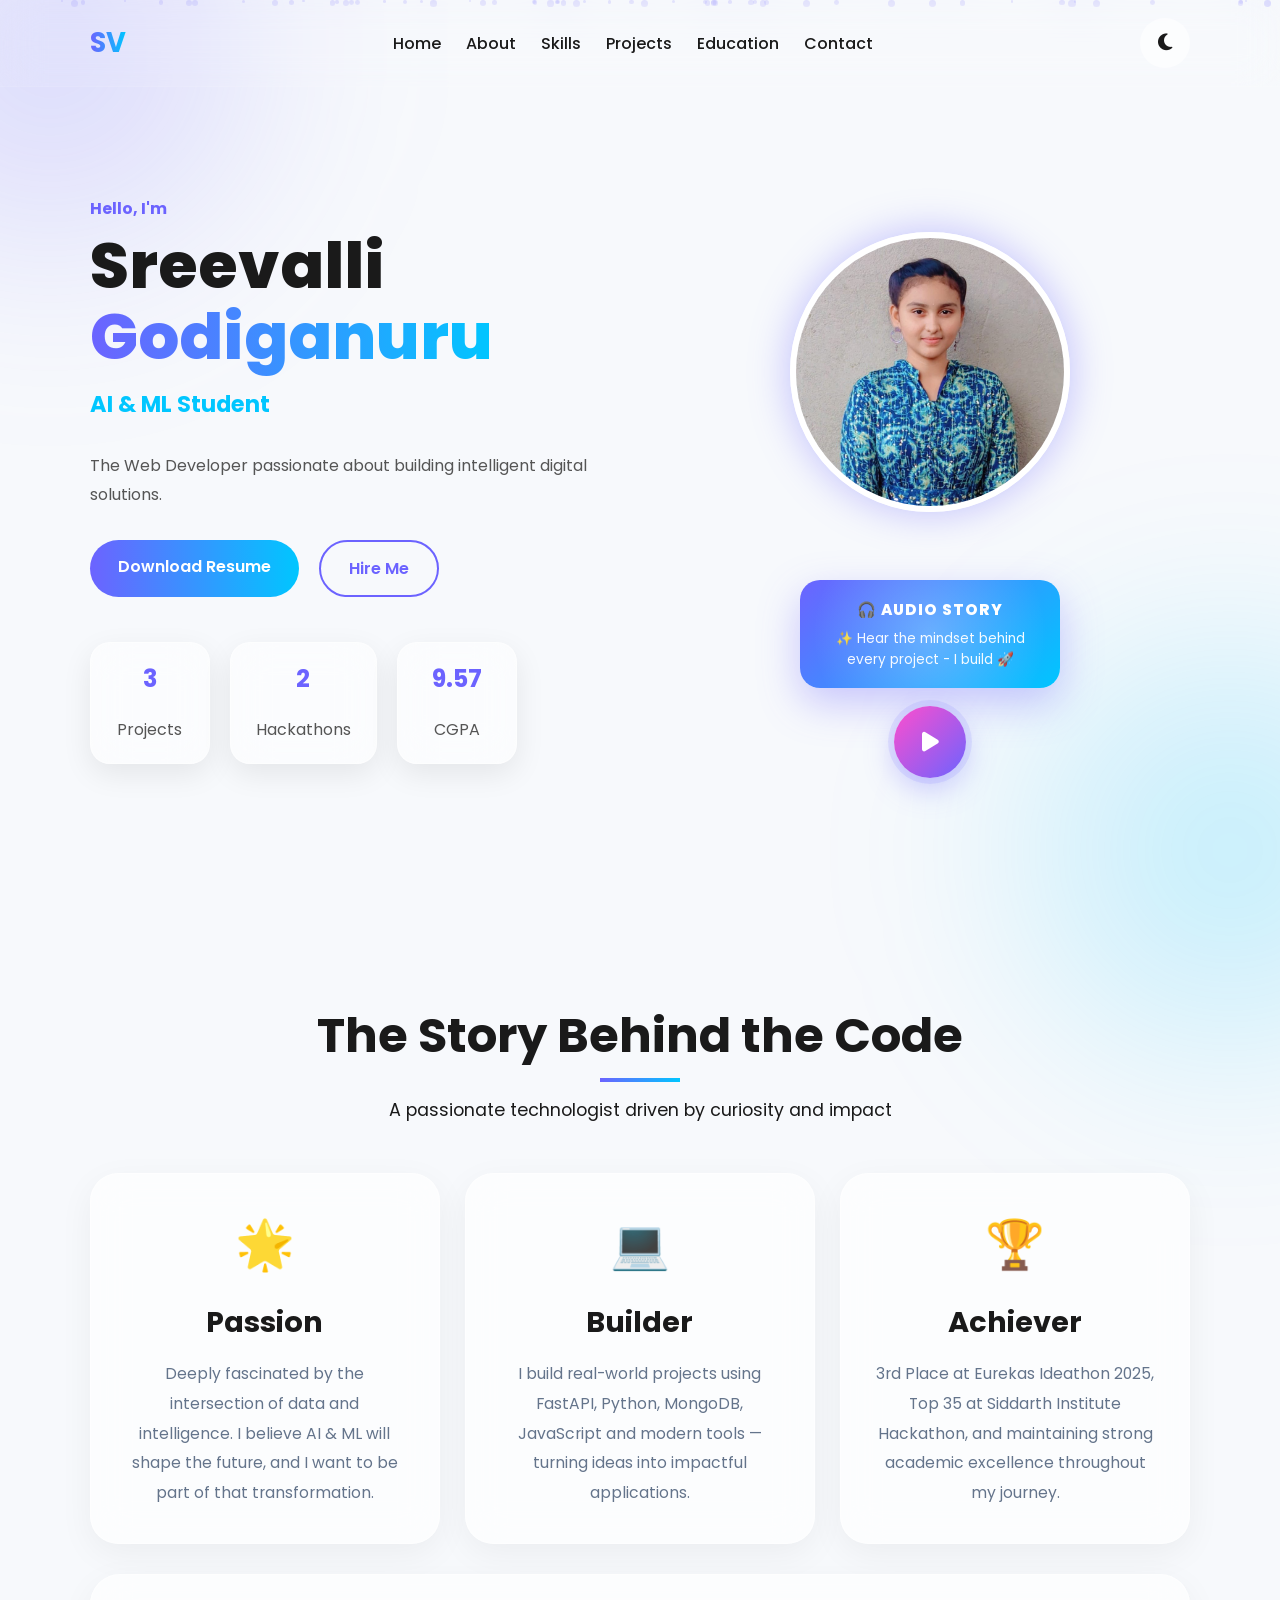
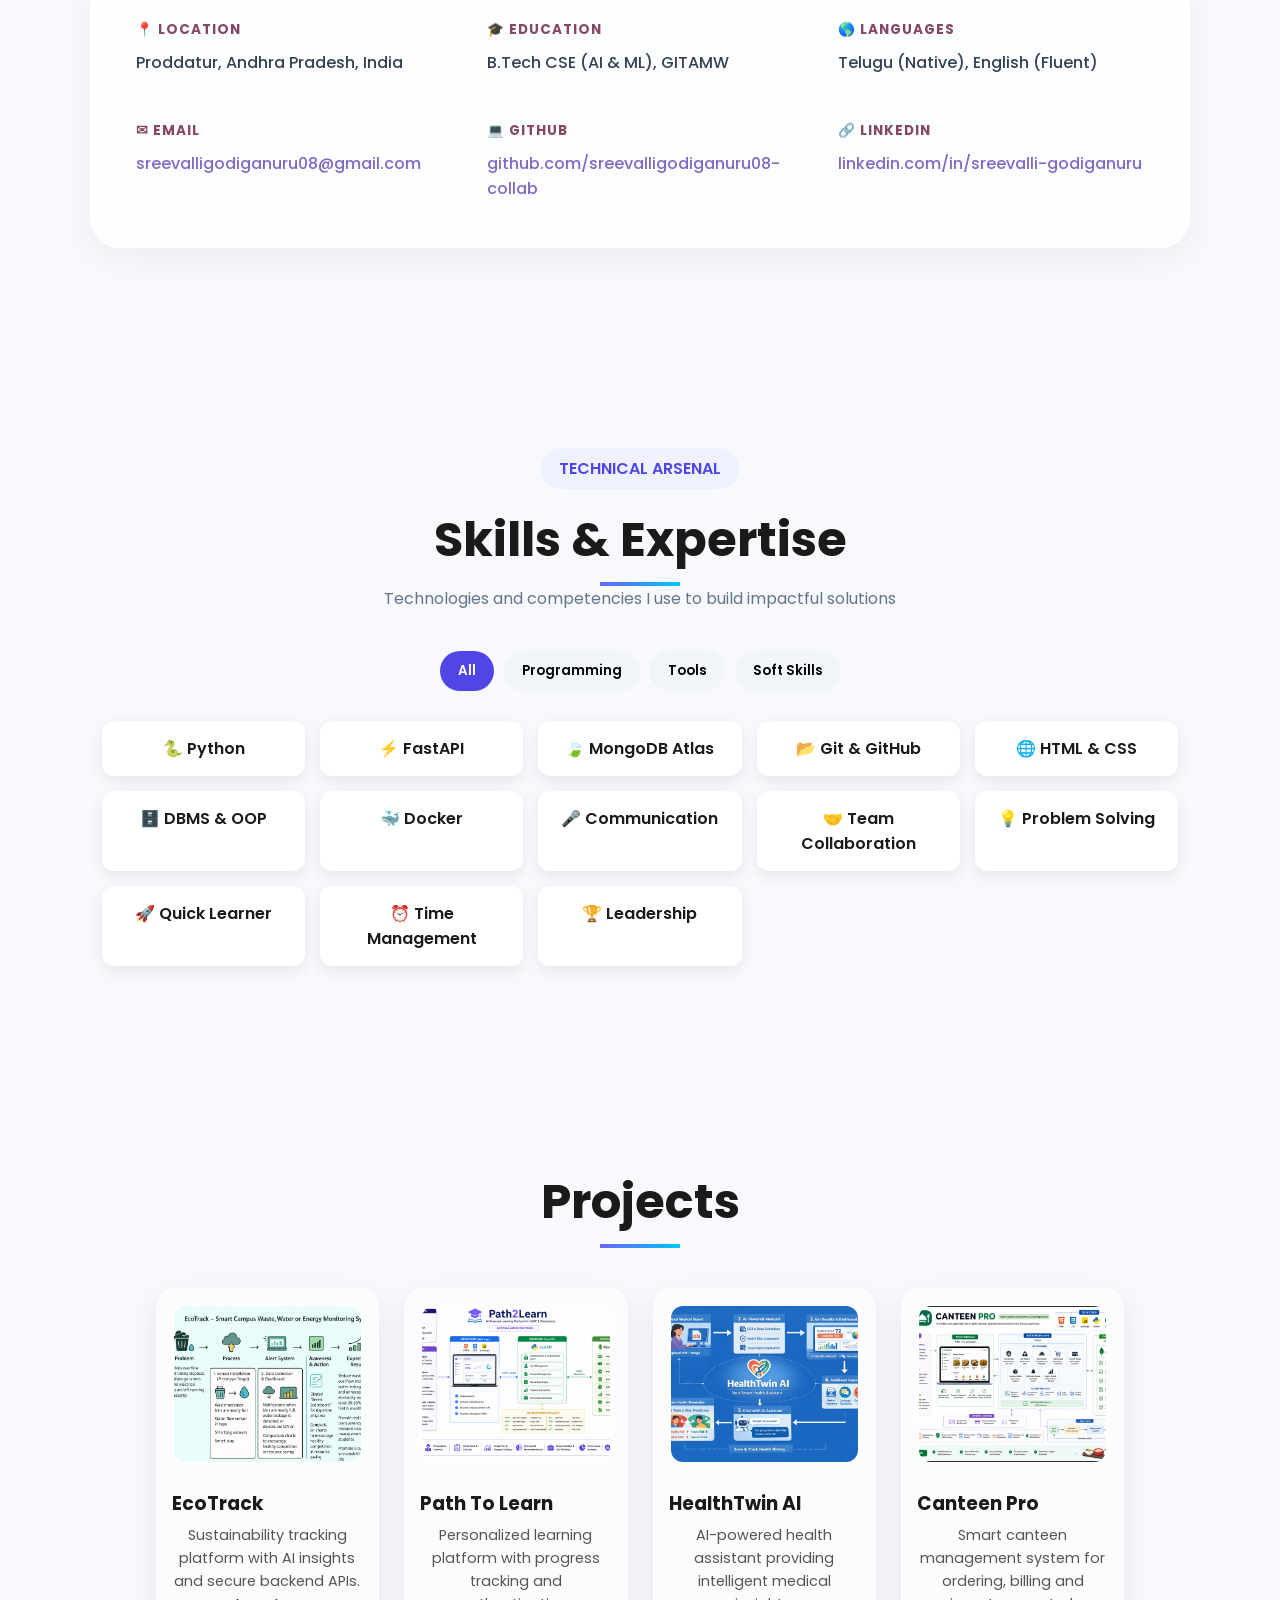
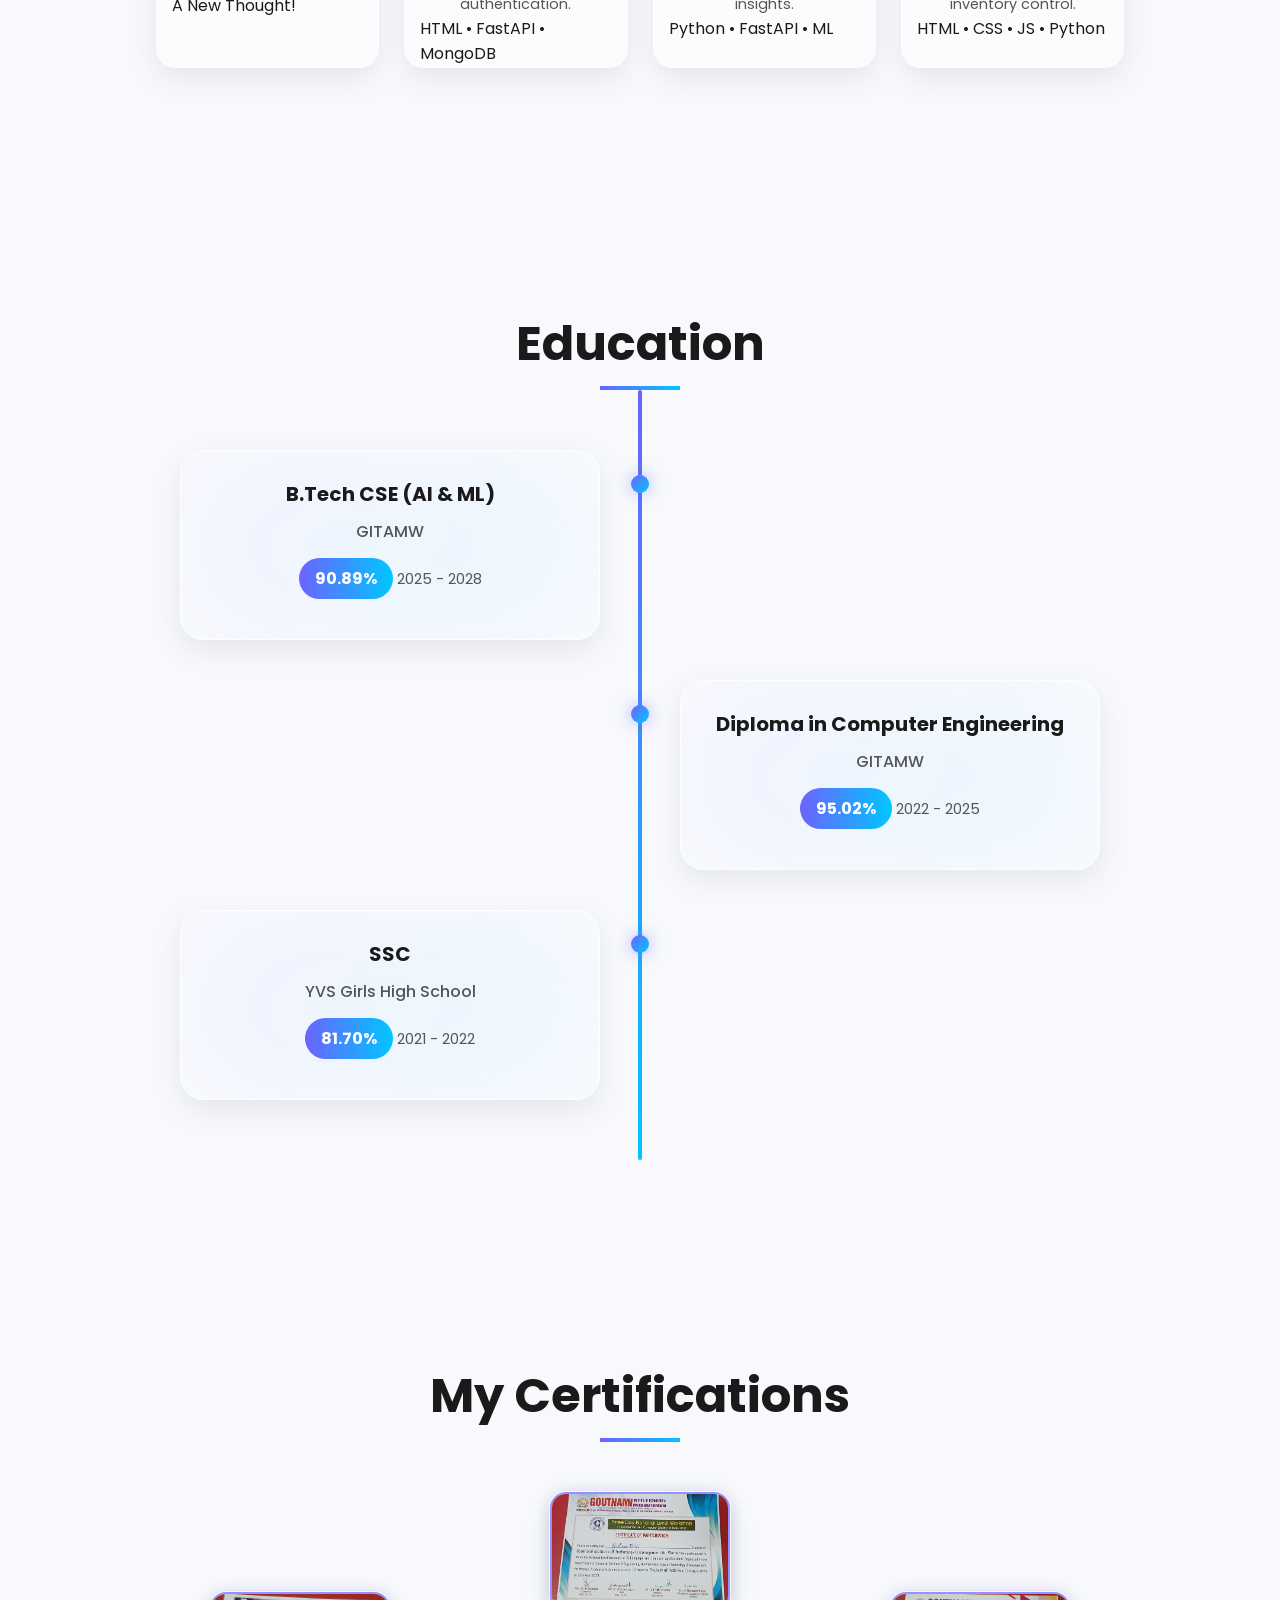
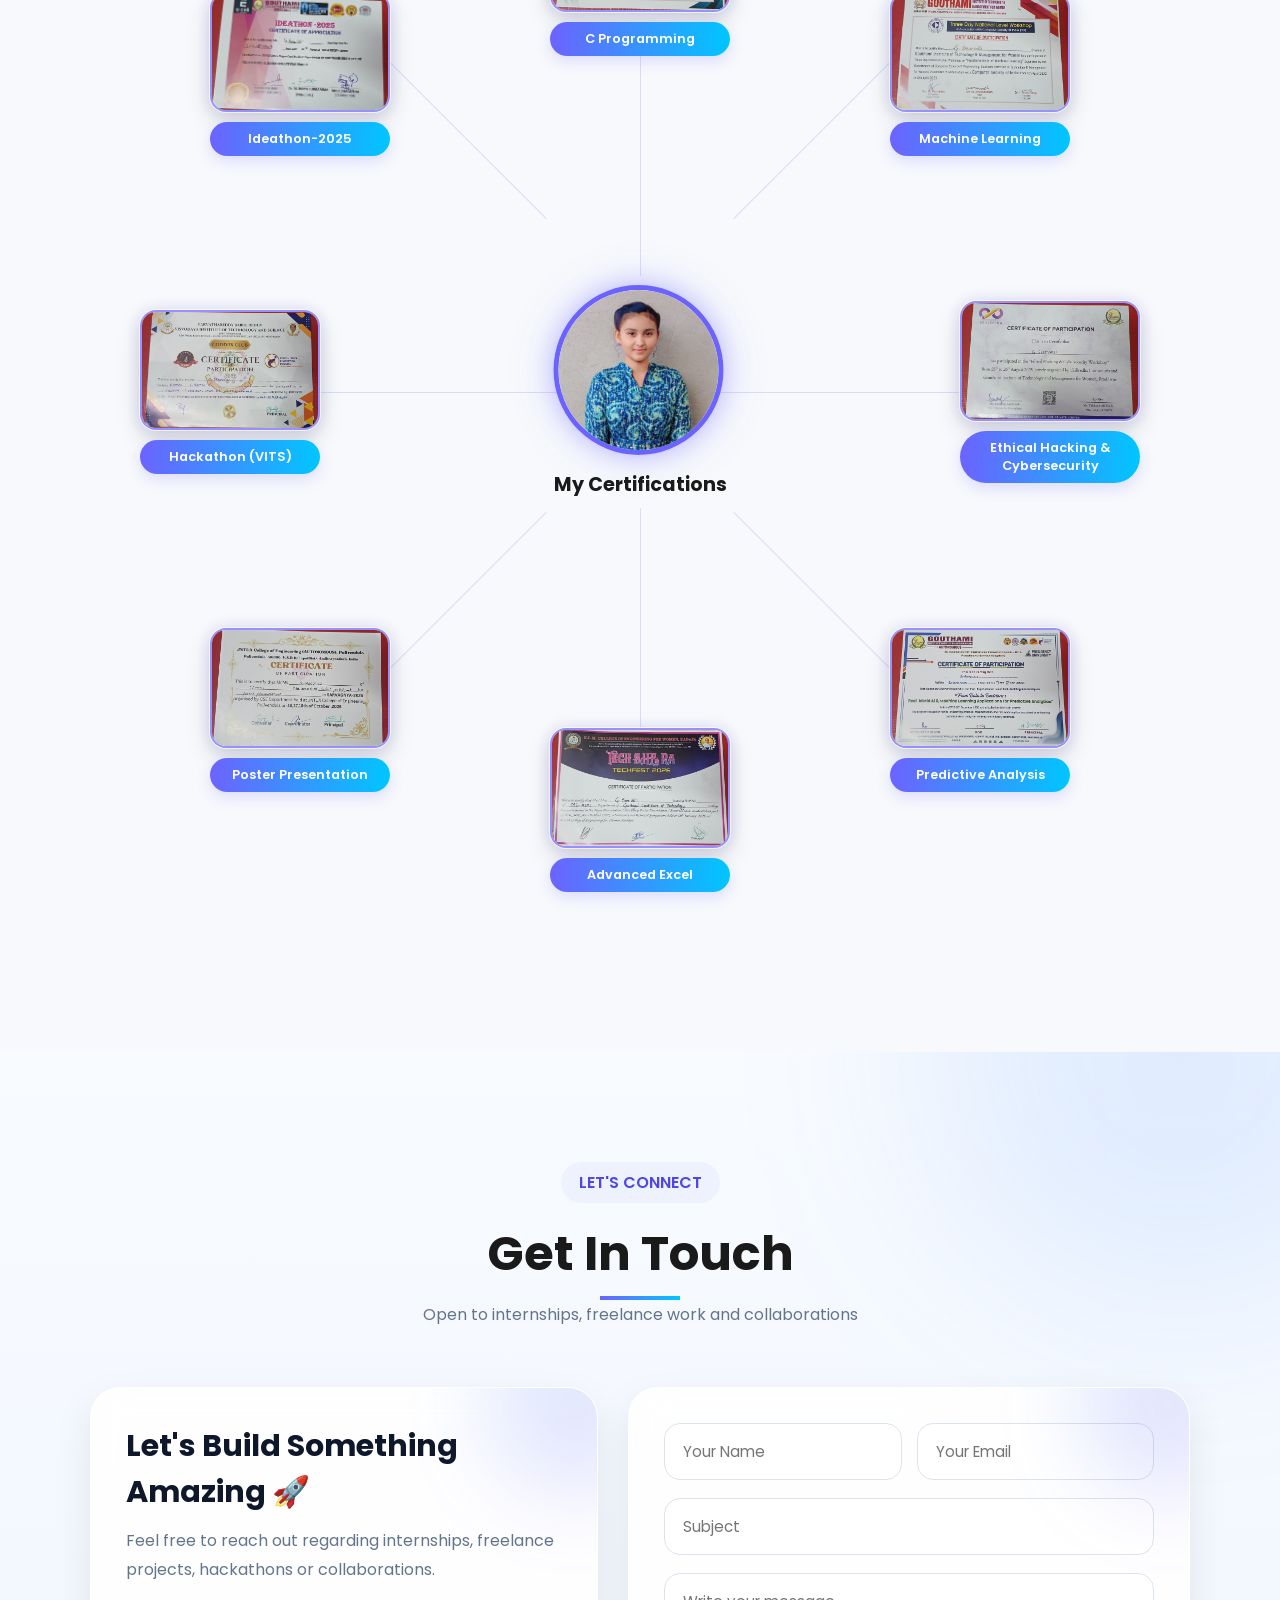
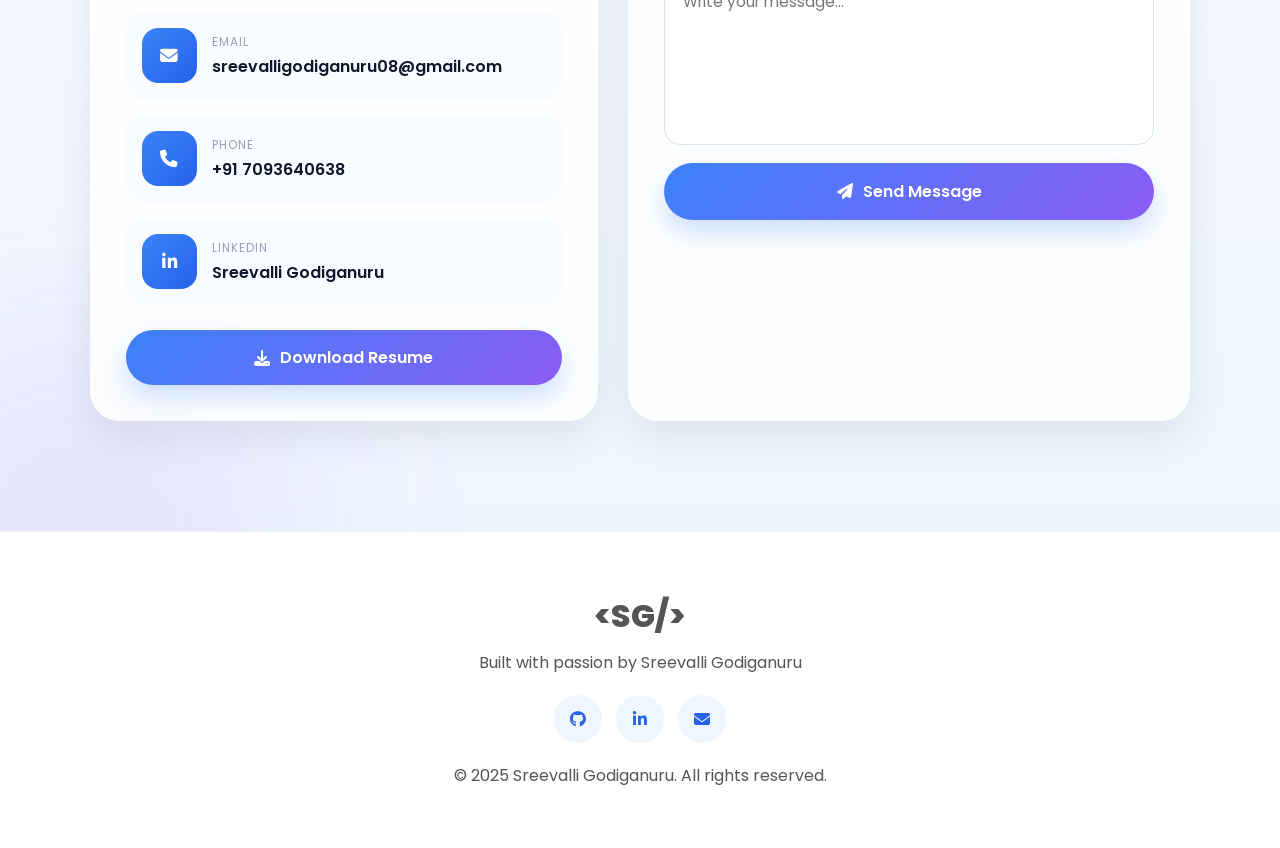
==== commit 69ab4848: "Improved audio UI, added flash card, mobile fixes" ====
--- a/index.html
+++ b/index.html
@@ -112,7 +112,7 @@
 
 </div>
 
-<div class="hero-right">
+<div class="hero-right audio-stack">
 
 <div class="profile-wrapper" id="profileWrapper">
 
@@ -126,13 +126,25 @@
 class="profile-img"
 />
 </div>
-<div class="audio-player">
-  <audio id="introAudio" src="assets/audio.m4a" preload="auto"></audio>
-
-    <button type="button" class="audio-btn" id="audioBtn">
-        <i class="fas fa-play"></i>
-    </button>
-</div>
+<div class="hero-right audio-stack">
+
+    <div class="audio-hint-vertical">
+        <div class="audio-hint-title">🎧 AUDIO STORY</div>
+        <div class="audio-hint-text">
+            ✨ Hear the mindset behind every project  - I build 🚀
+        </div>
+        <div class="audio-hint-glow"></div>
+    </div>
+
+    <div class="audio-player">
+        <audio id="introAudio" src="assets/audio.m4a" preload="auto"></audio>
+        <button type="button" class="audio-btn" id="audioBtn">
+            <i class="fas fa-play"></i>
+        </button>
+    </div>
+
+</div>
+
 </div>
 </section>
 <section id="about" class="section">
--- a/style.css
+++ b/style.css
@@ -2983,4 +2983,124 @@
         display: none !important;
         opacity: 0 !important;
     }
+}
+.audio-hint{
+    margin-bottom:12px;
+    display:flex;
+    justify-content:center;
+}
+
+.audio-hint span{
+    padding:10px 16px;
+    border-radius:30px;
+    font-size:0.85rem;
+    font-weight:600;
+    color:white;
+
+    background:linear-gradient(135deg,#6c63ff,#00c6ff);
+    box-shadow:0 10px 25px rgba(108,99,255,0.25);
+
+    animation:hintPulse 2s infinite;
+    text-align:center;
+}
+
+@keyframes hintPulse{
+    0%,100%{
+        transform:scale(1);
+        opacity:0.85;
+    }
+    50%{
+        transform:scale(1.05);
+        opacity:1;
+    }
+}
+
+/* mobile fix */
+@media(max-width:600px){
+    .audio-hint span{
+        font-size:0.75rem;
+        padding:8px 12px;
+    }
+}
+@media(max-width:600px){
+    .audio-btn{
+        width:85px !important;
+        height:85px !important;
+        font-size:1.6rem !important;
+    }
+}
+.audio-hint-vertical{
+    width:260px;
+    padding:18px;
+    margin:0 auto 18px auto;
+    border-radius:20px;
+
+    background:linear-gradient(135deg,#6c63ff,#00c6ff);
+    color:white;
+
+    text-align:center;
+
+    box-shadow:
+        0 15px 40px rgba(108,99,255,.35);
+
+    position:relative;
+    overflow:hidden;
+
+    animation:floatHint 3s ease-in-out infinite;
+}
+
+.audio-hint-title{
+    font-size:0.95rem;
+    font-weight:800;
+    letter-spacing:1px;
+    margin-bottom:8px;
+}
+
+.audio-hint-text{
+    font-size:0.85rem;
+    line-height:1.5;
+    opacity:0.95;
+}
+
+/* glow layer */
+.audio-hint-glow{
+    position:absolute;
+    inset:-40px;
+    background:radial-gradient(circle,rgba(255,255,255,.25),transparent 60%);
+    animation:glowMove 4s infinite alternate;
+}
+
+@keyframes floatHint{
+    0%,100%{ transform:translateY(0); }
+    50%{ transform:translateY(-10px); }
+}
+
+@keyframes glowMove{
+    0%{ transform:translateX(-20px); }
+    100%{ transform:translateX(20px); }
+}
+@media(max-width:600px){
+    .audio-hint-vertical{
+        width:90%;
+        padding:16px;
+    }
+
+    .audio-hint-title{
+        font-size:0.85rem;
+    }
+
+    .audio-hint-text{
+        font-size:0.75rem;
+    }
+}
+.audio-stack{
+    display:flex;
+    flex-direction:column;
+    align-items:center;
+    justify-content:center;
+    gap:18px;
+    text-align:center;
+}
+.audio-hint-vertical{
+    margin:0; /* remove auto shifting */
 }
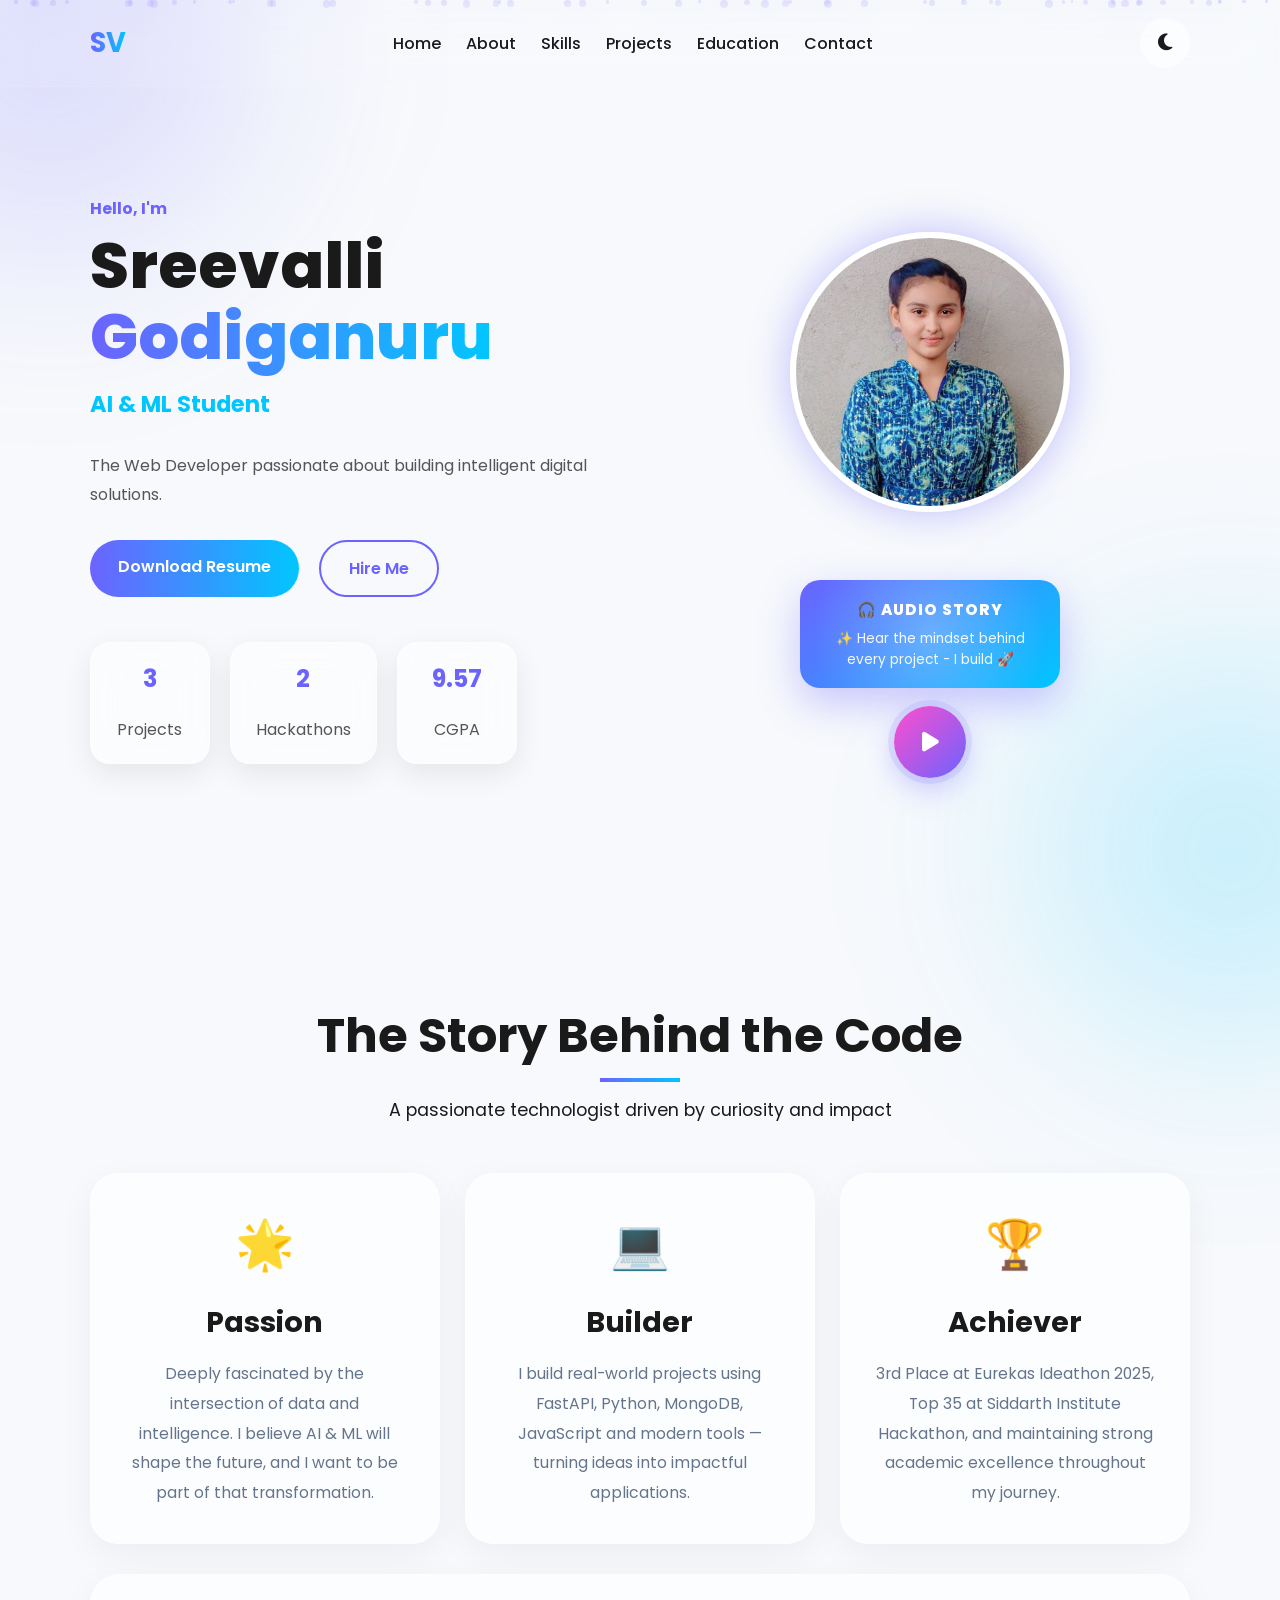
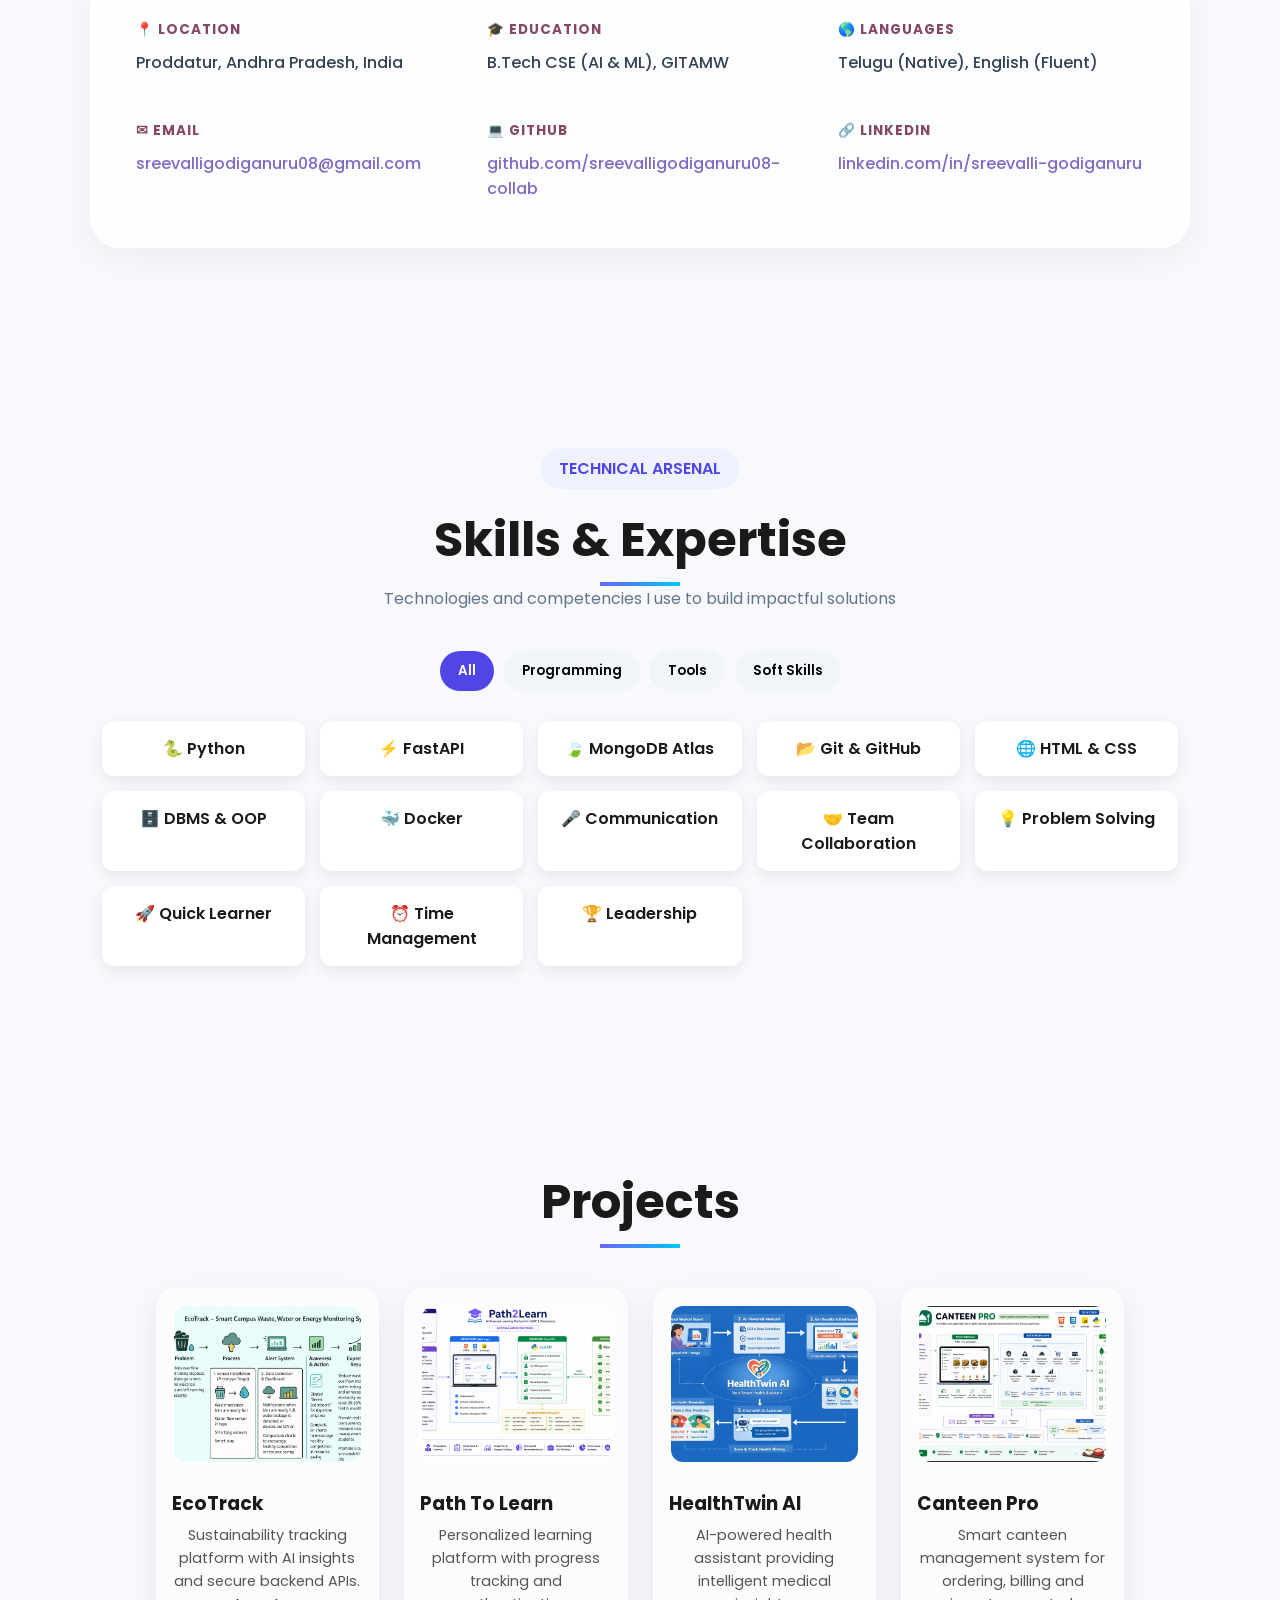
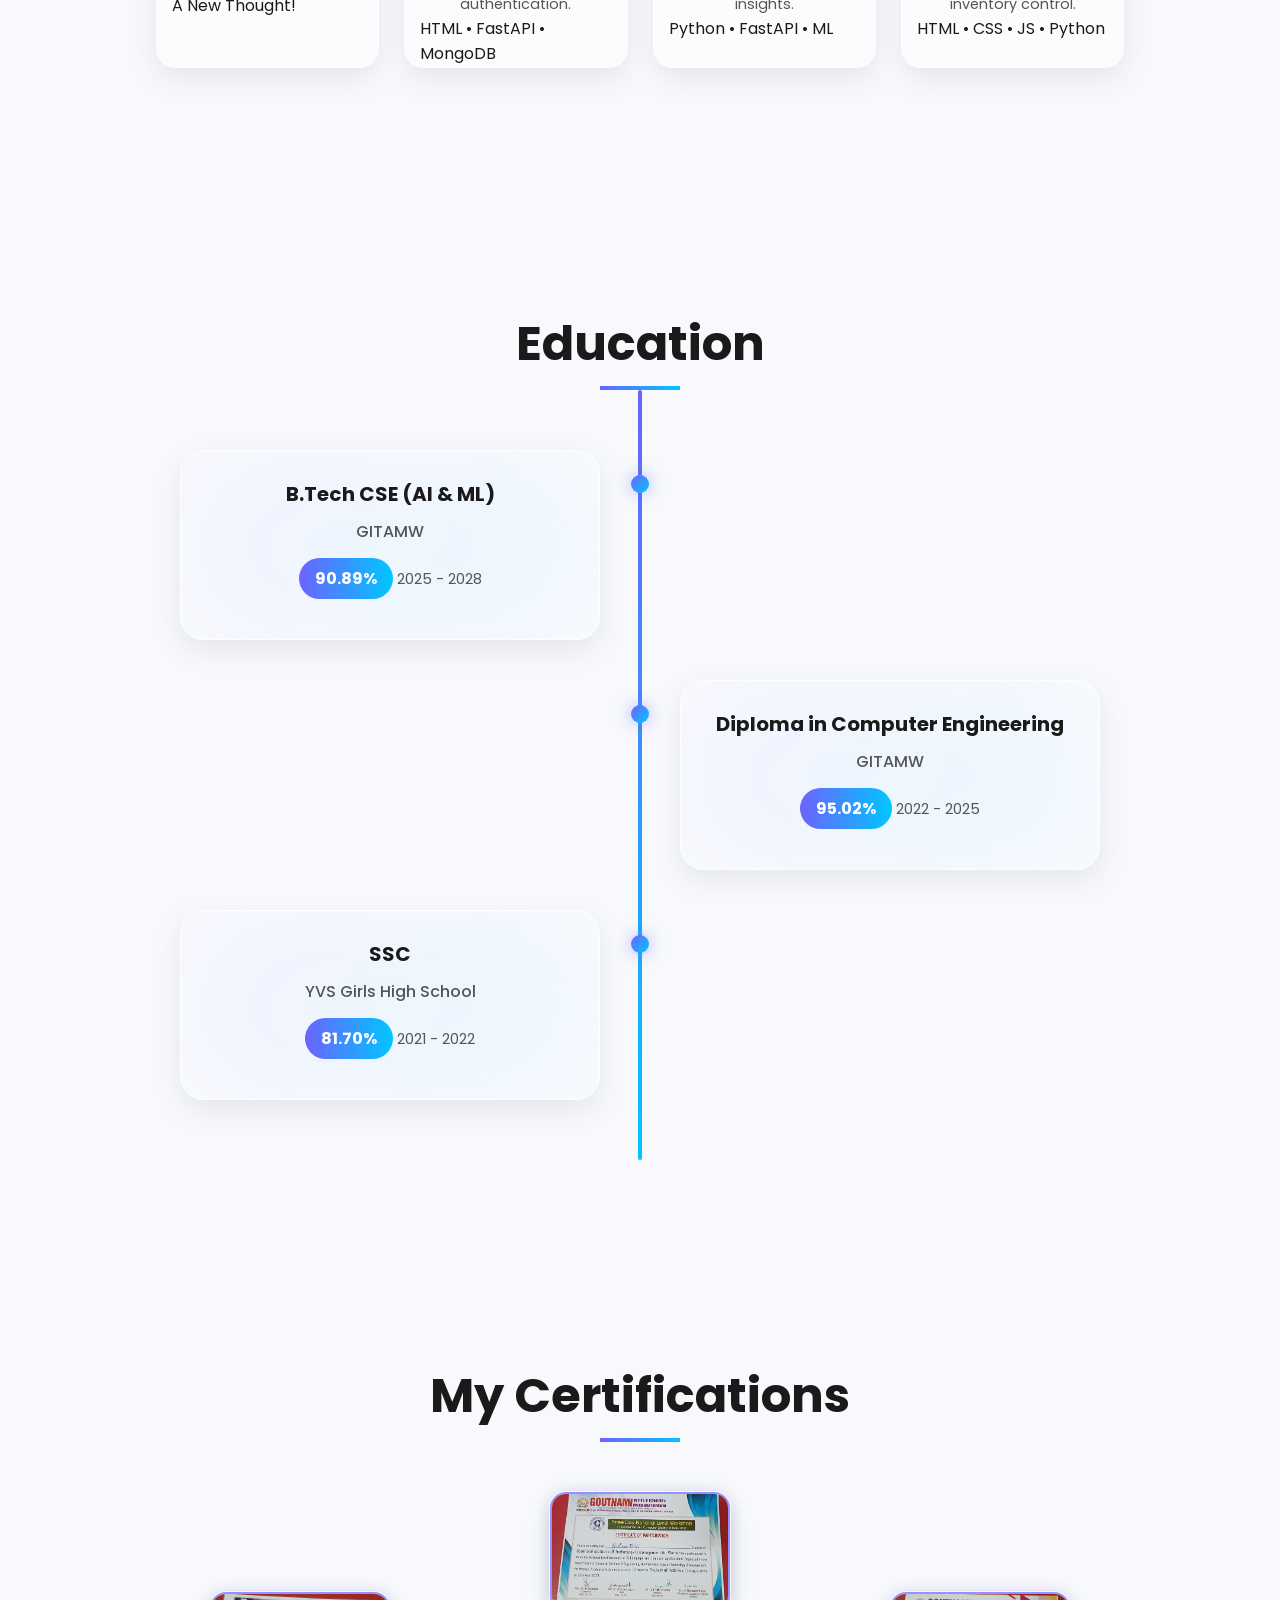
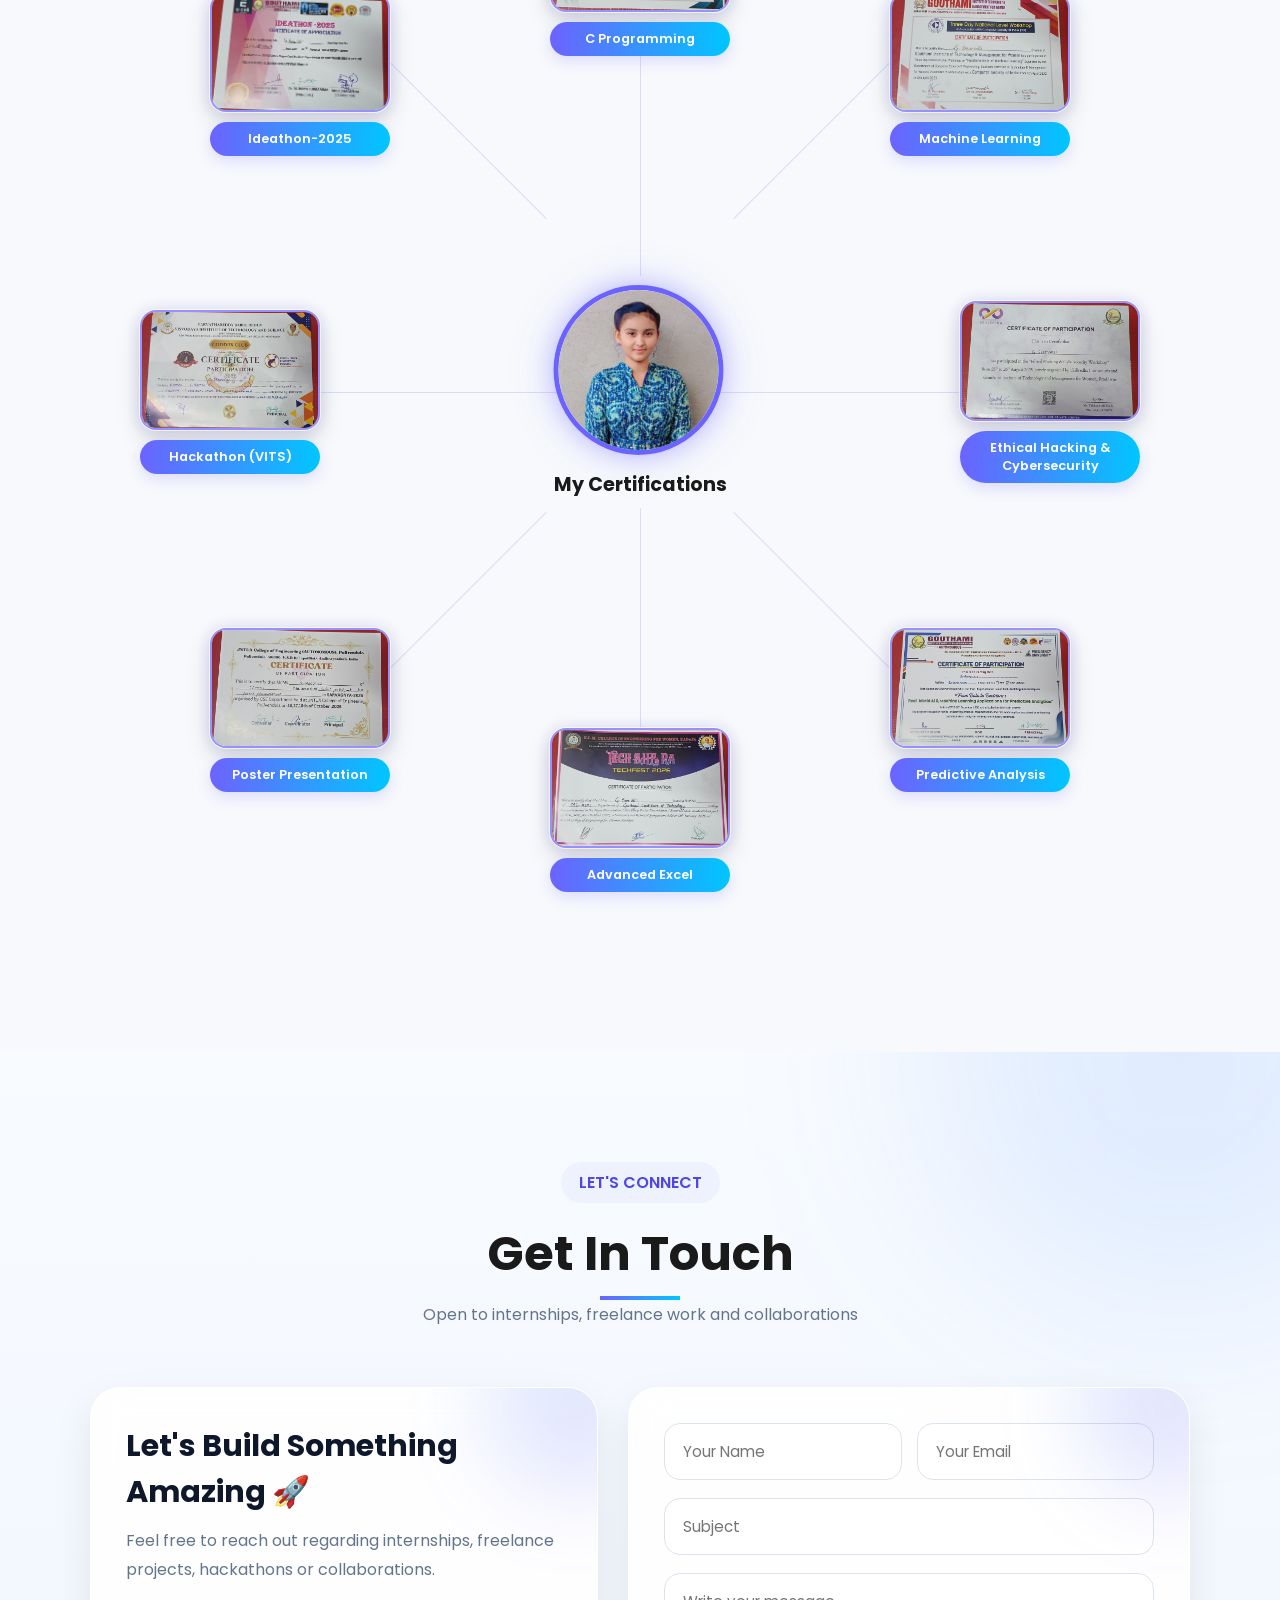
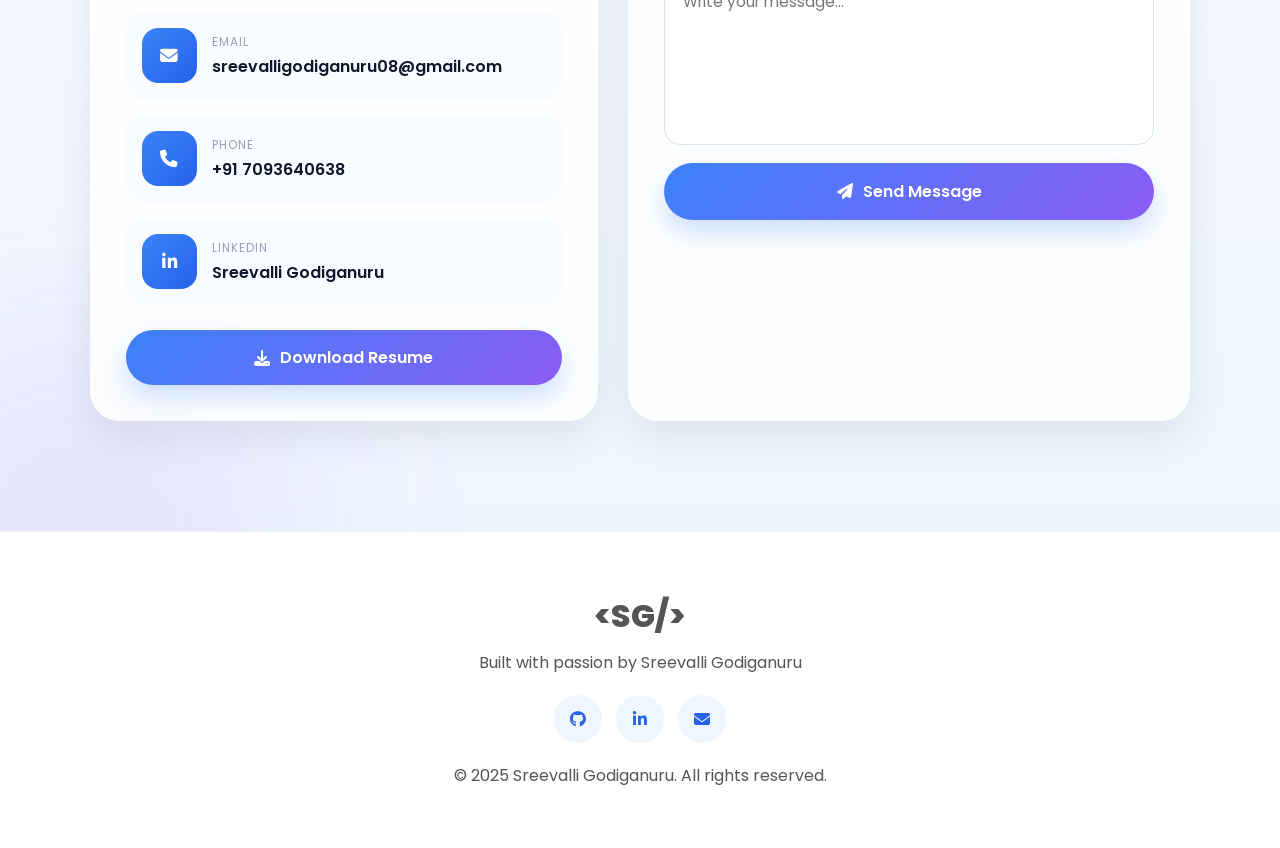
==== commit 7134e763: "Improved audio UI, added flash card, mobile fixes" ====
--- a/index.html
+++ b/index.html
@@ -7,7 +7,7 @@
 <meta name="viewport" content="width=device-width, initial-scale=1.0">
 
 <title>Sreevalli Portfolio</title>
-
+<meta name="google-site-verification" content="vB6JE1VaeF_lX64jmfwY3EFWTm1ZDFIcnbv4z-wq-CA" />
 <link rel="preconnect" href="https://fonts.googleapis.com">
 <link href="https://fonts.googleapis.com/css2?family=Poppins:wght@300;400;500;600;700;800&display=swap" rel="stylesheet">
 <link rel="stylesheet"
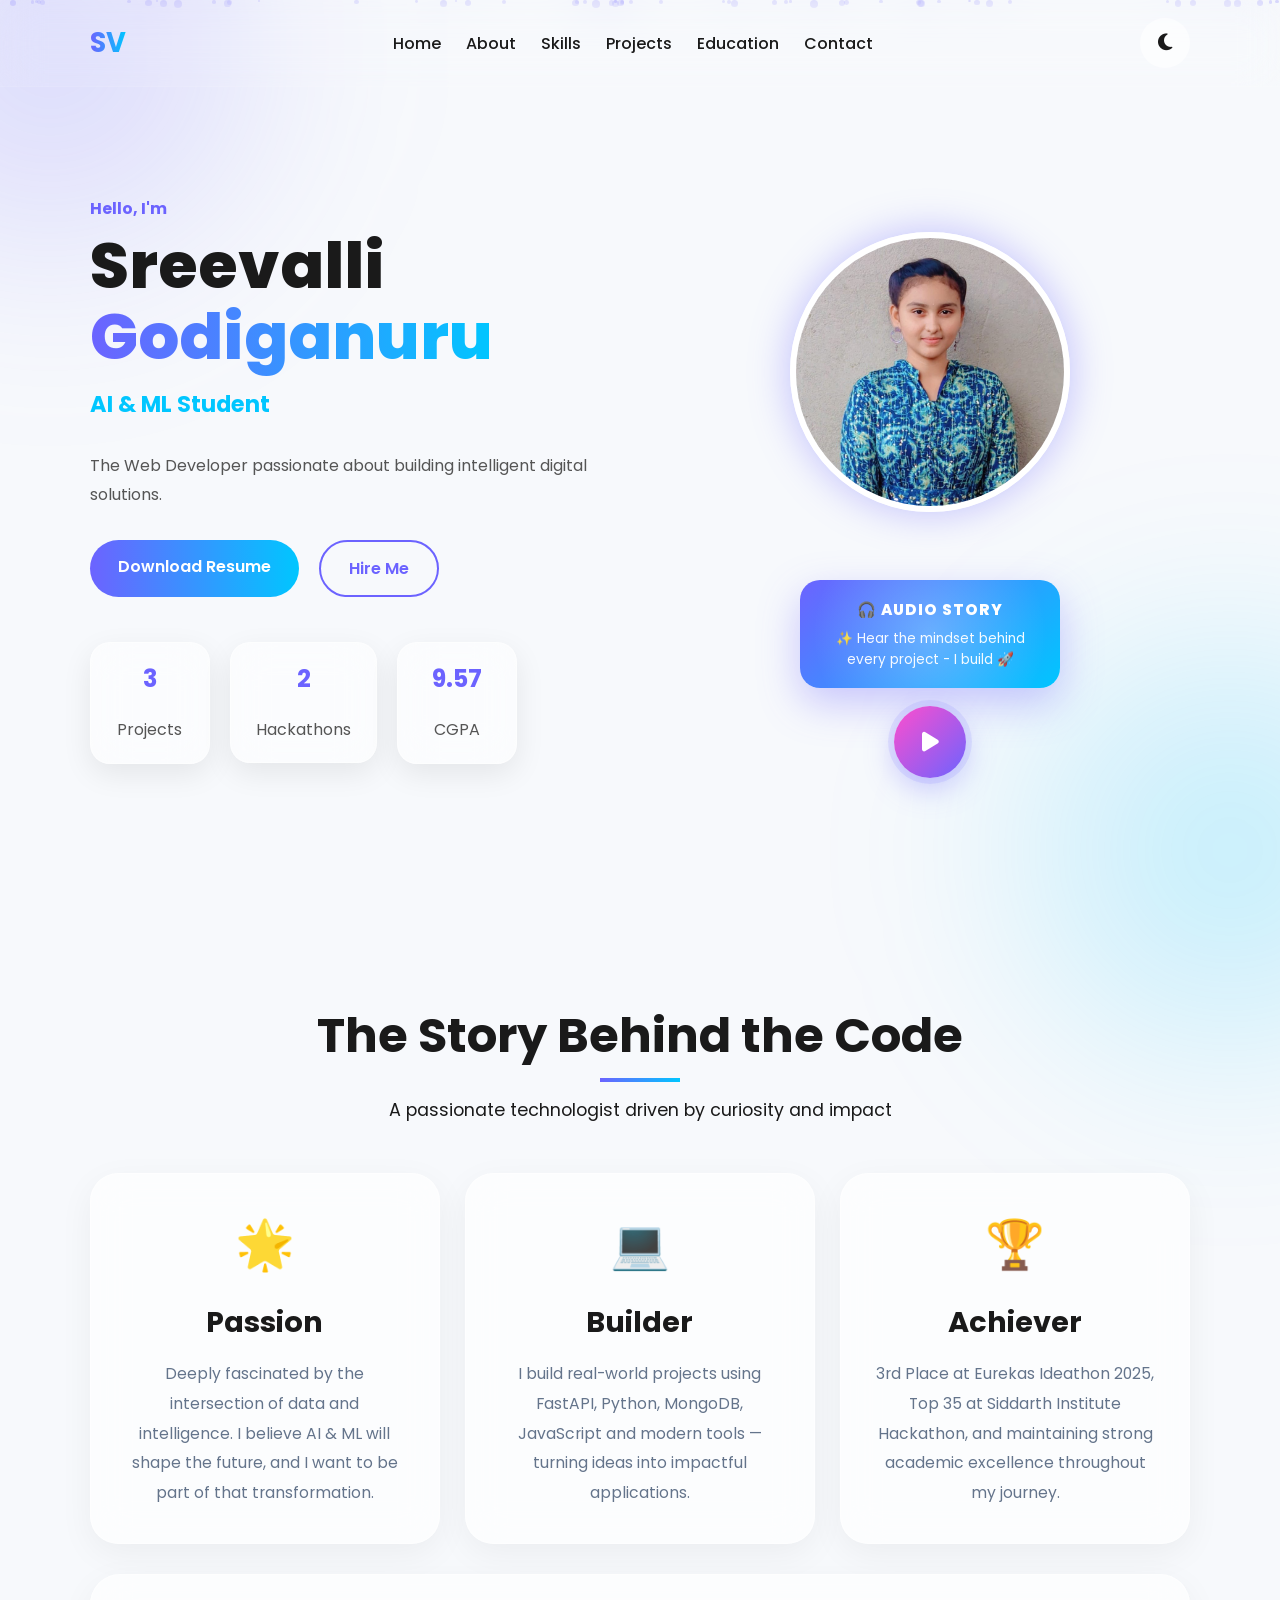
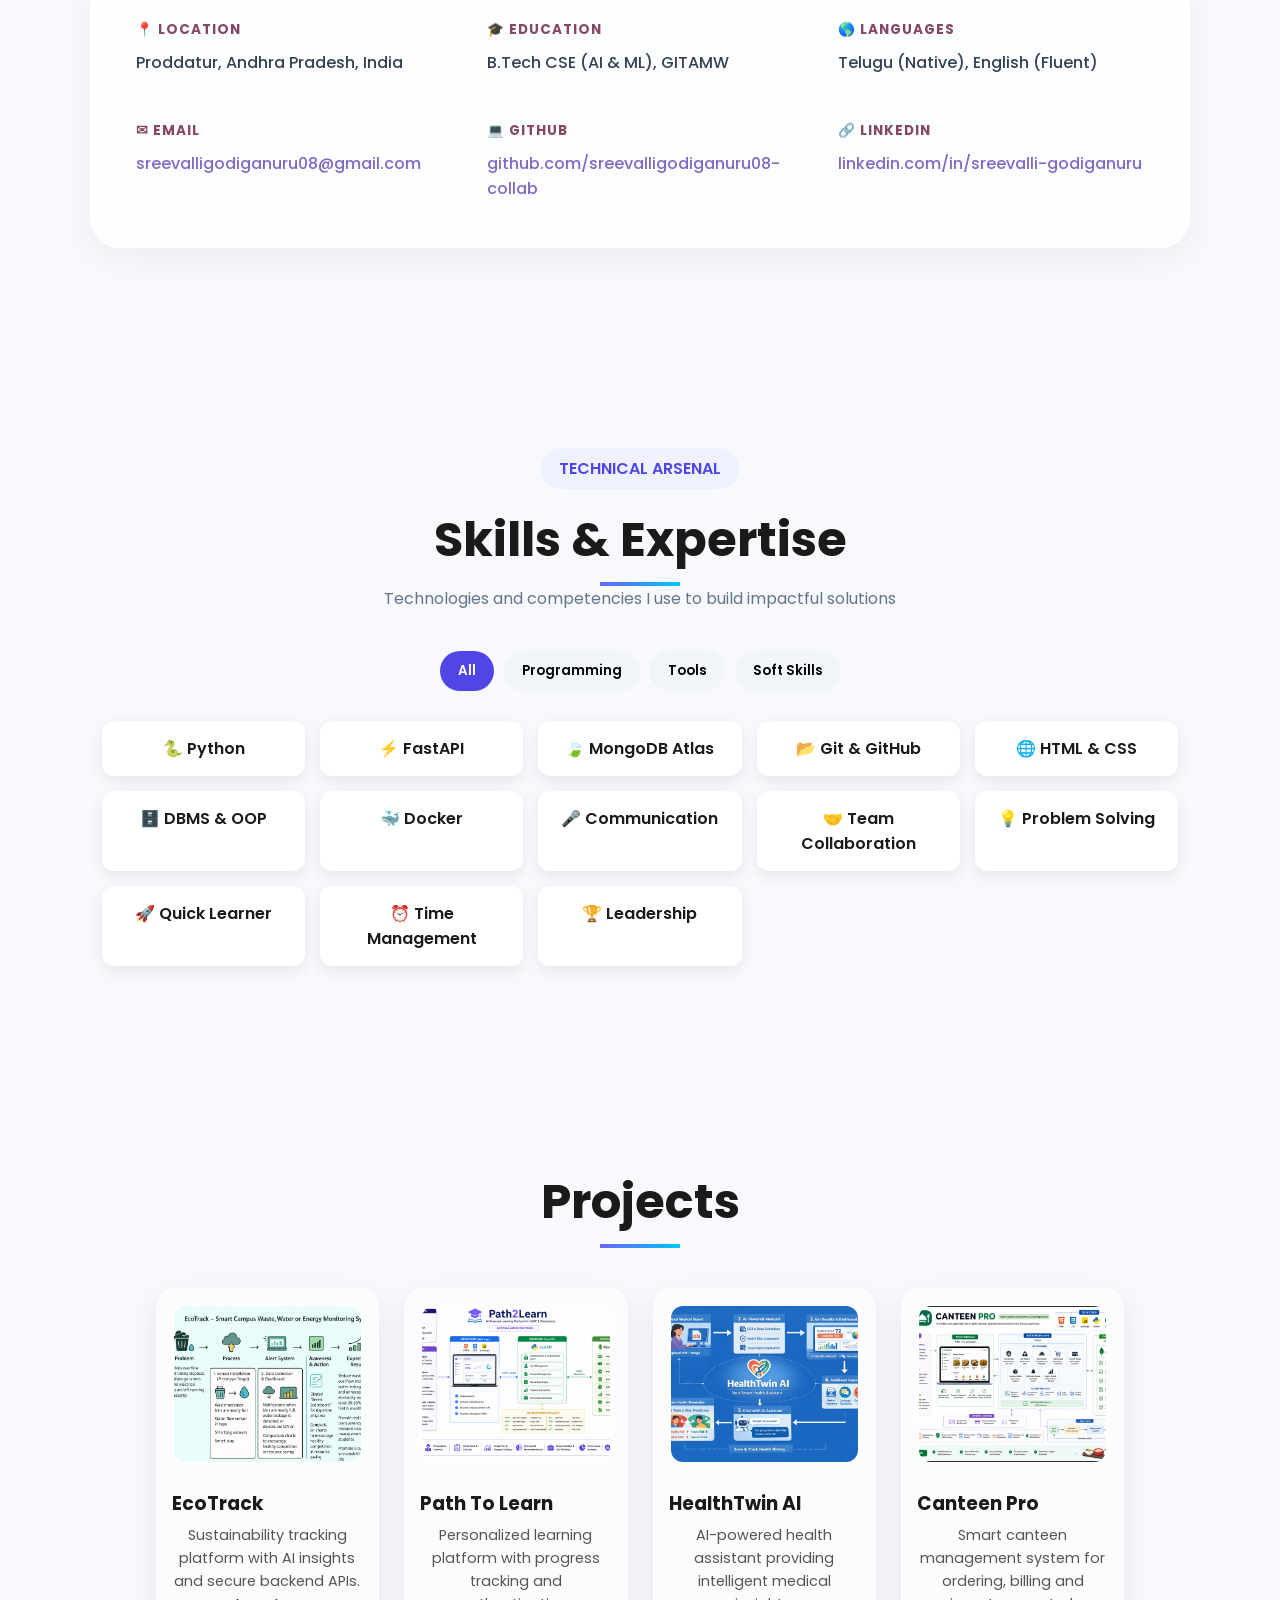
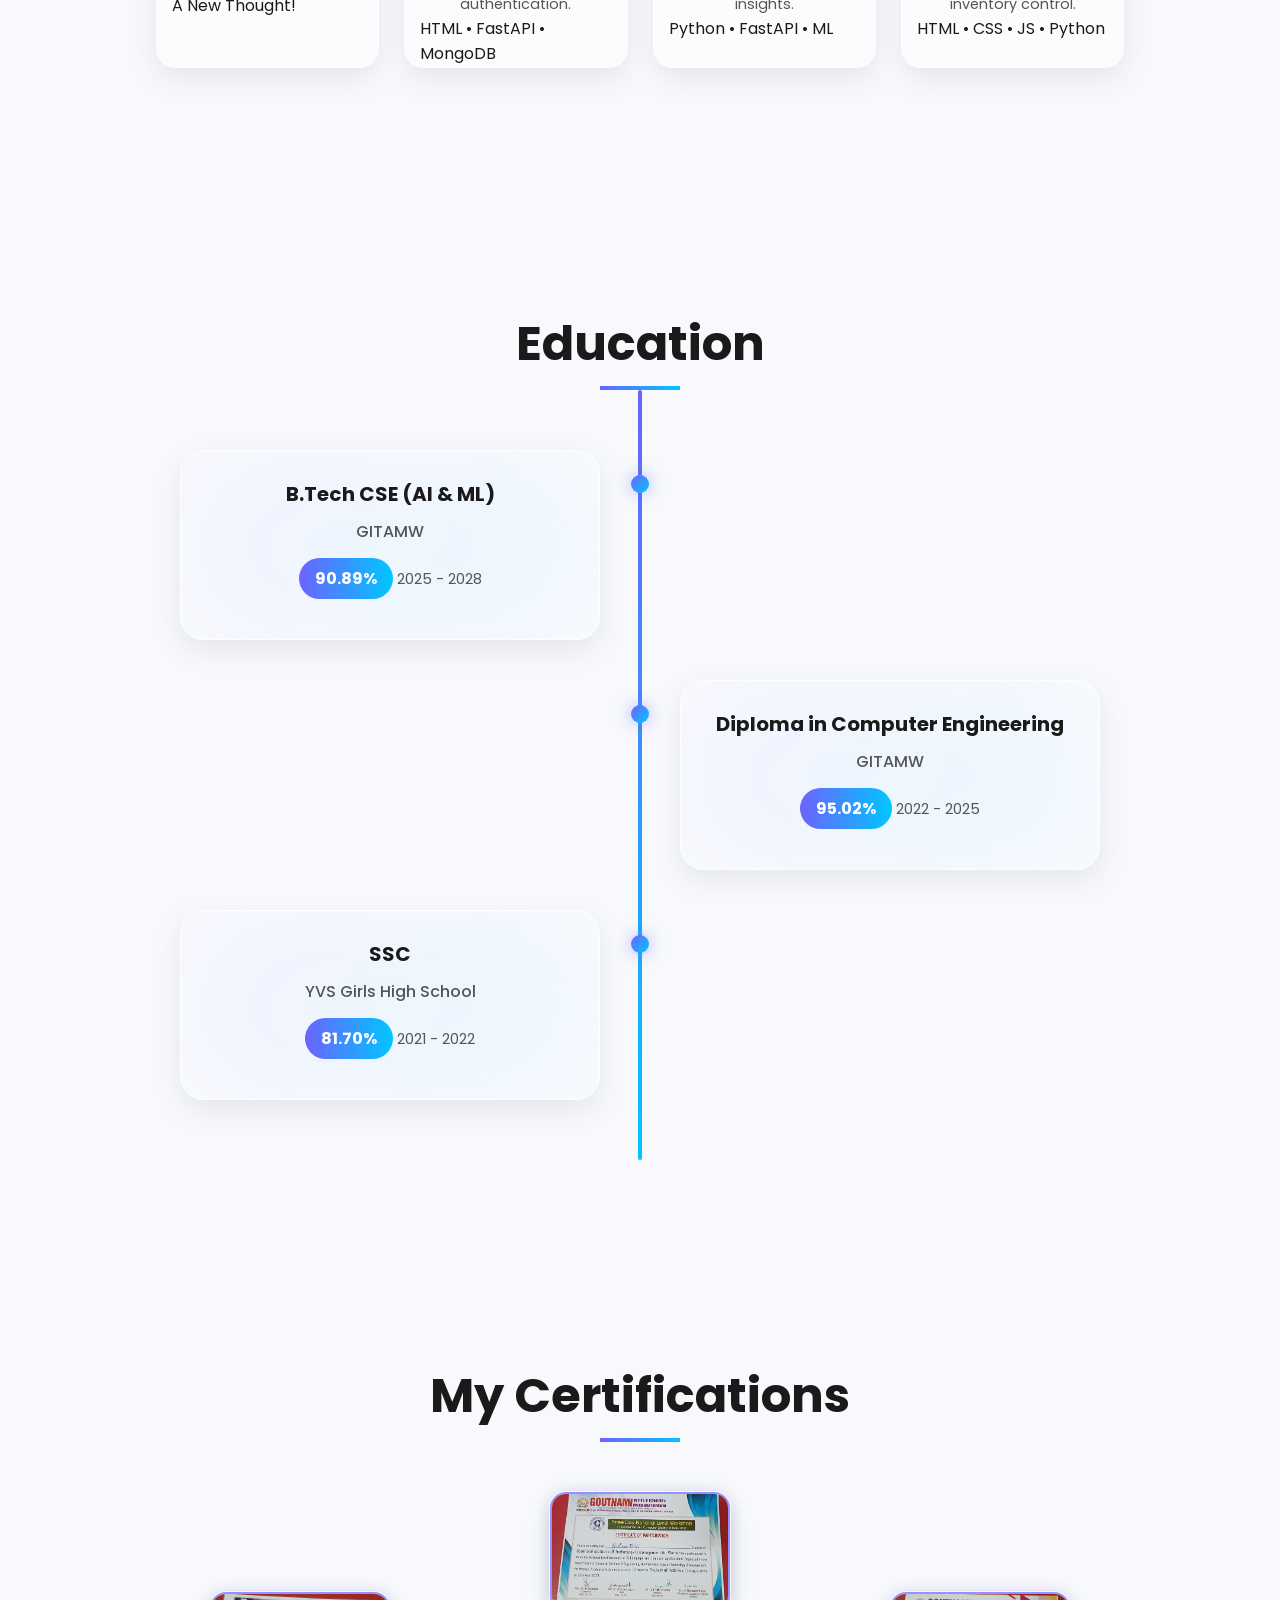
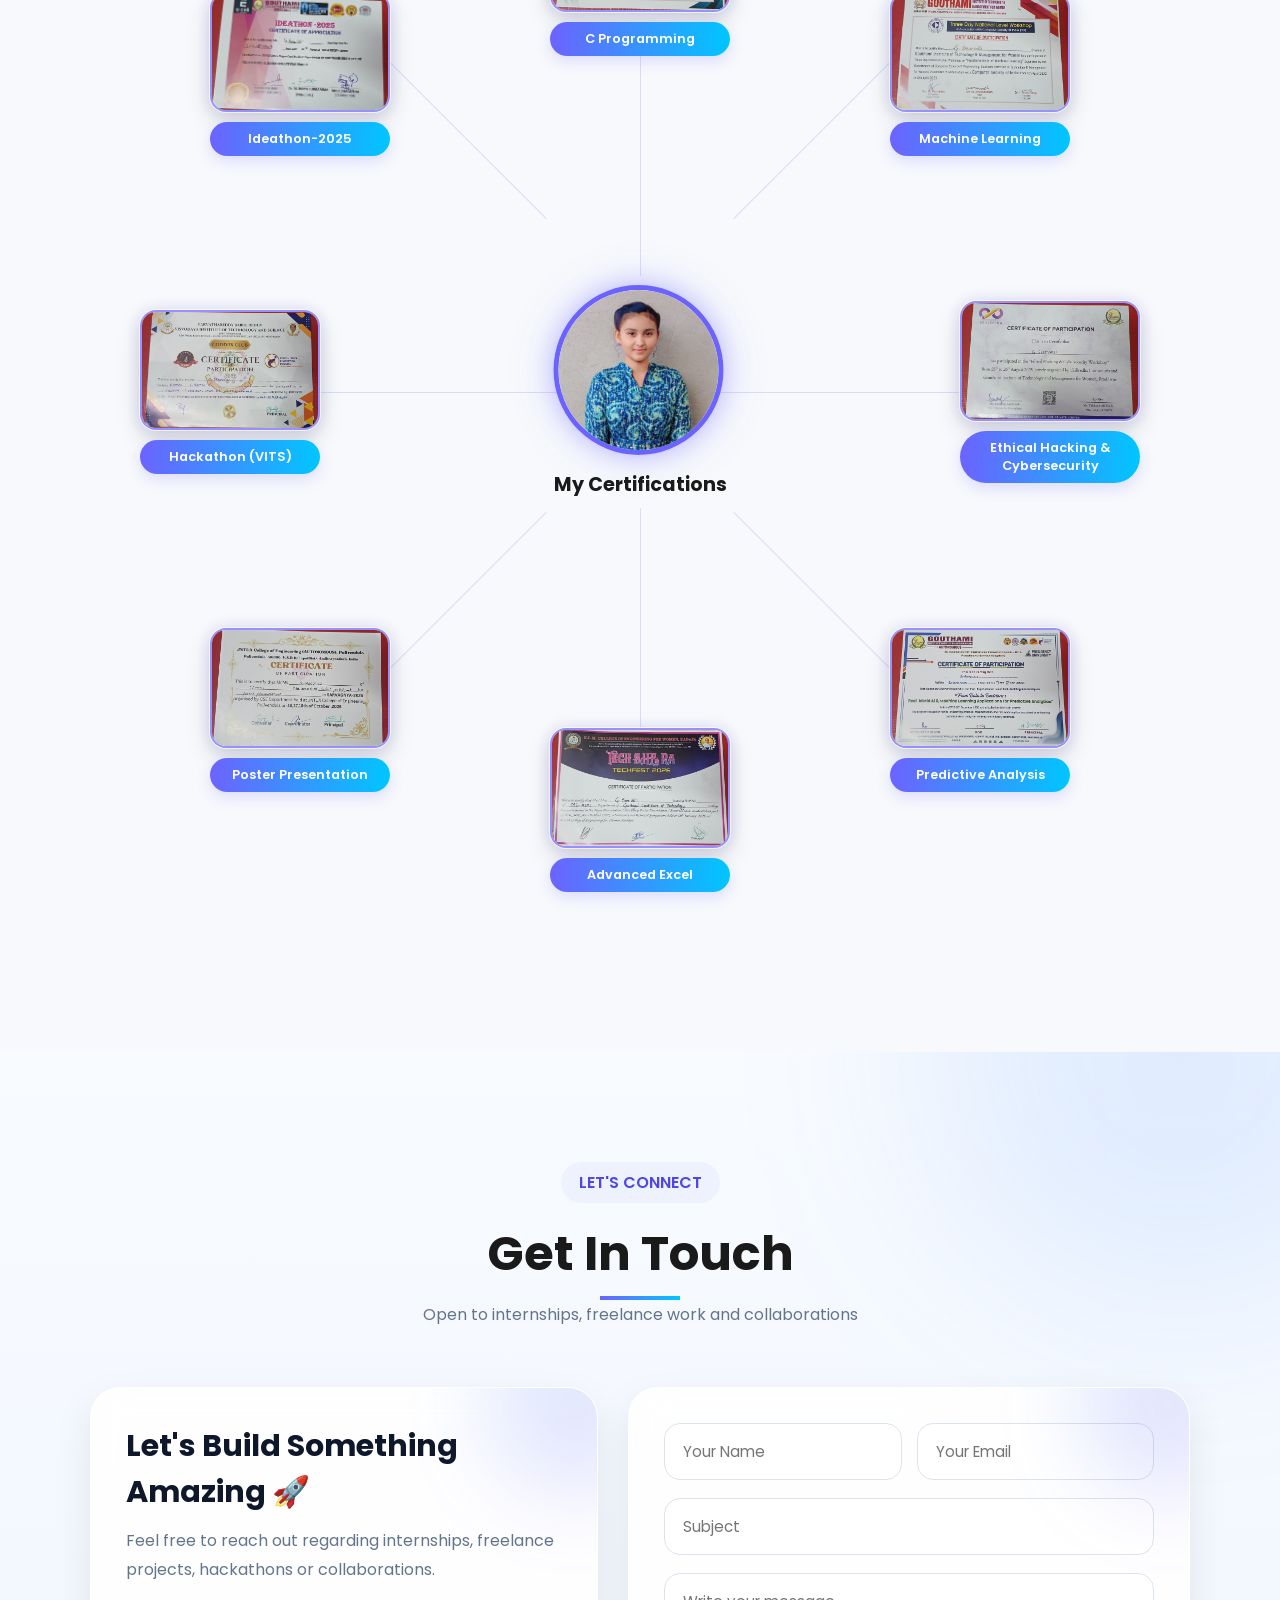
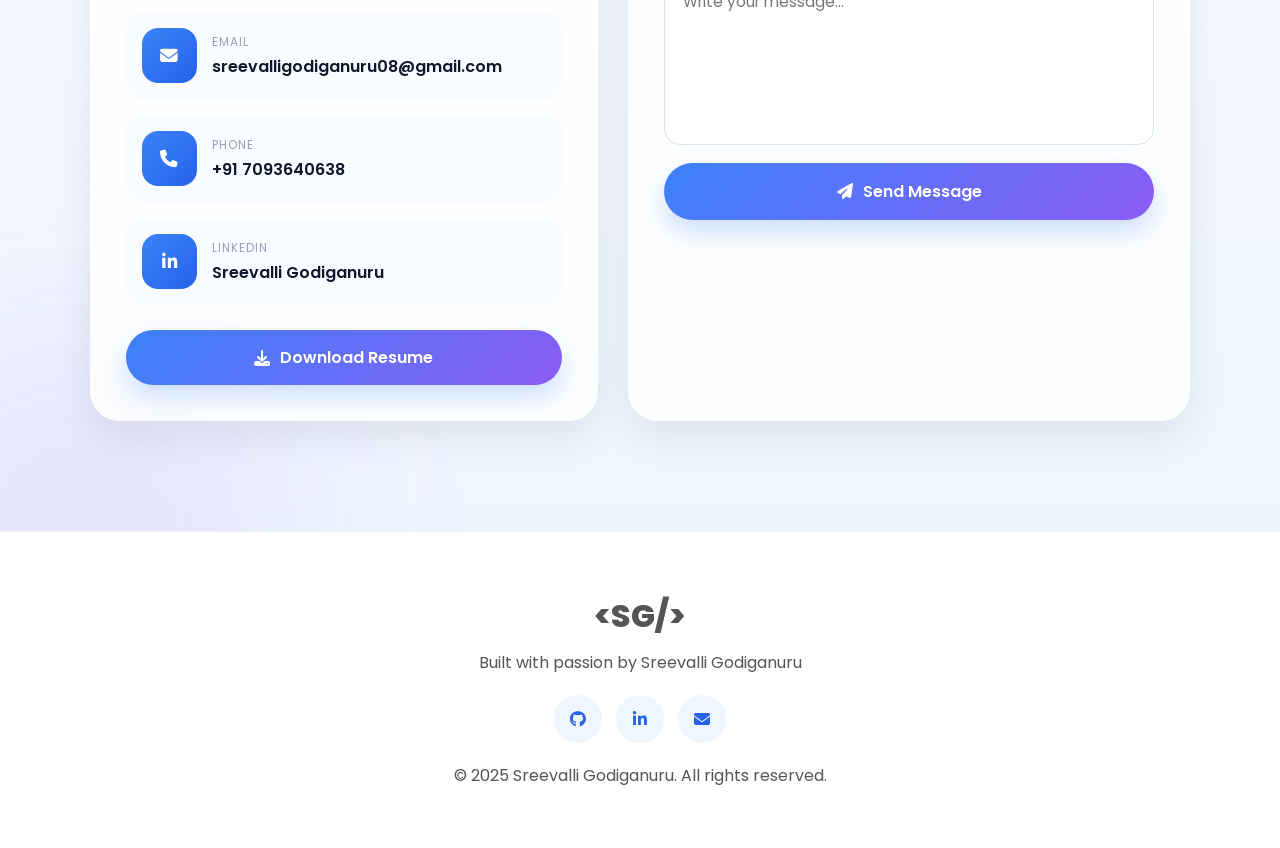
==== commit 11a940a3: "Improved audio UI, added flash card, mobile fixes" ====
--- a/index.html
+++ b/index.html
@@ -6,7 +6,10 @@
 <meta charset="UTF-8">
 <meta name="viewport" content="width=device-width, initial-scale=1.0">
 
-<title>Sreevalli Portfolio</title>
+<title>Sreevalli Godiganuru | BTech CSE(AI & ML) Student Portfolio</title>
+
+<meta name="description"
+content="Portfolio of Sreevalli Godiganuru, AI & ML student, web developer, and builder of intelligent applications using Python, FastAPI, MongoDB, HTML, CSS and JavaScript.">
 <meta name="google-site-verification" content="vB6JE1VaeF_lX64jmfwY3EFWTm1ZDFIcnbv4z-wq-CA" />
 <link rel="preconnect" href="https://fonts.googleapis.com">
 <link href="https://fonts.googleapis.com/css2?family=Poppins:wght@300;400;500;600;700;800&display=swap" rel="stylesheet">
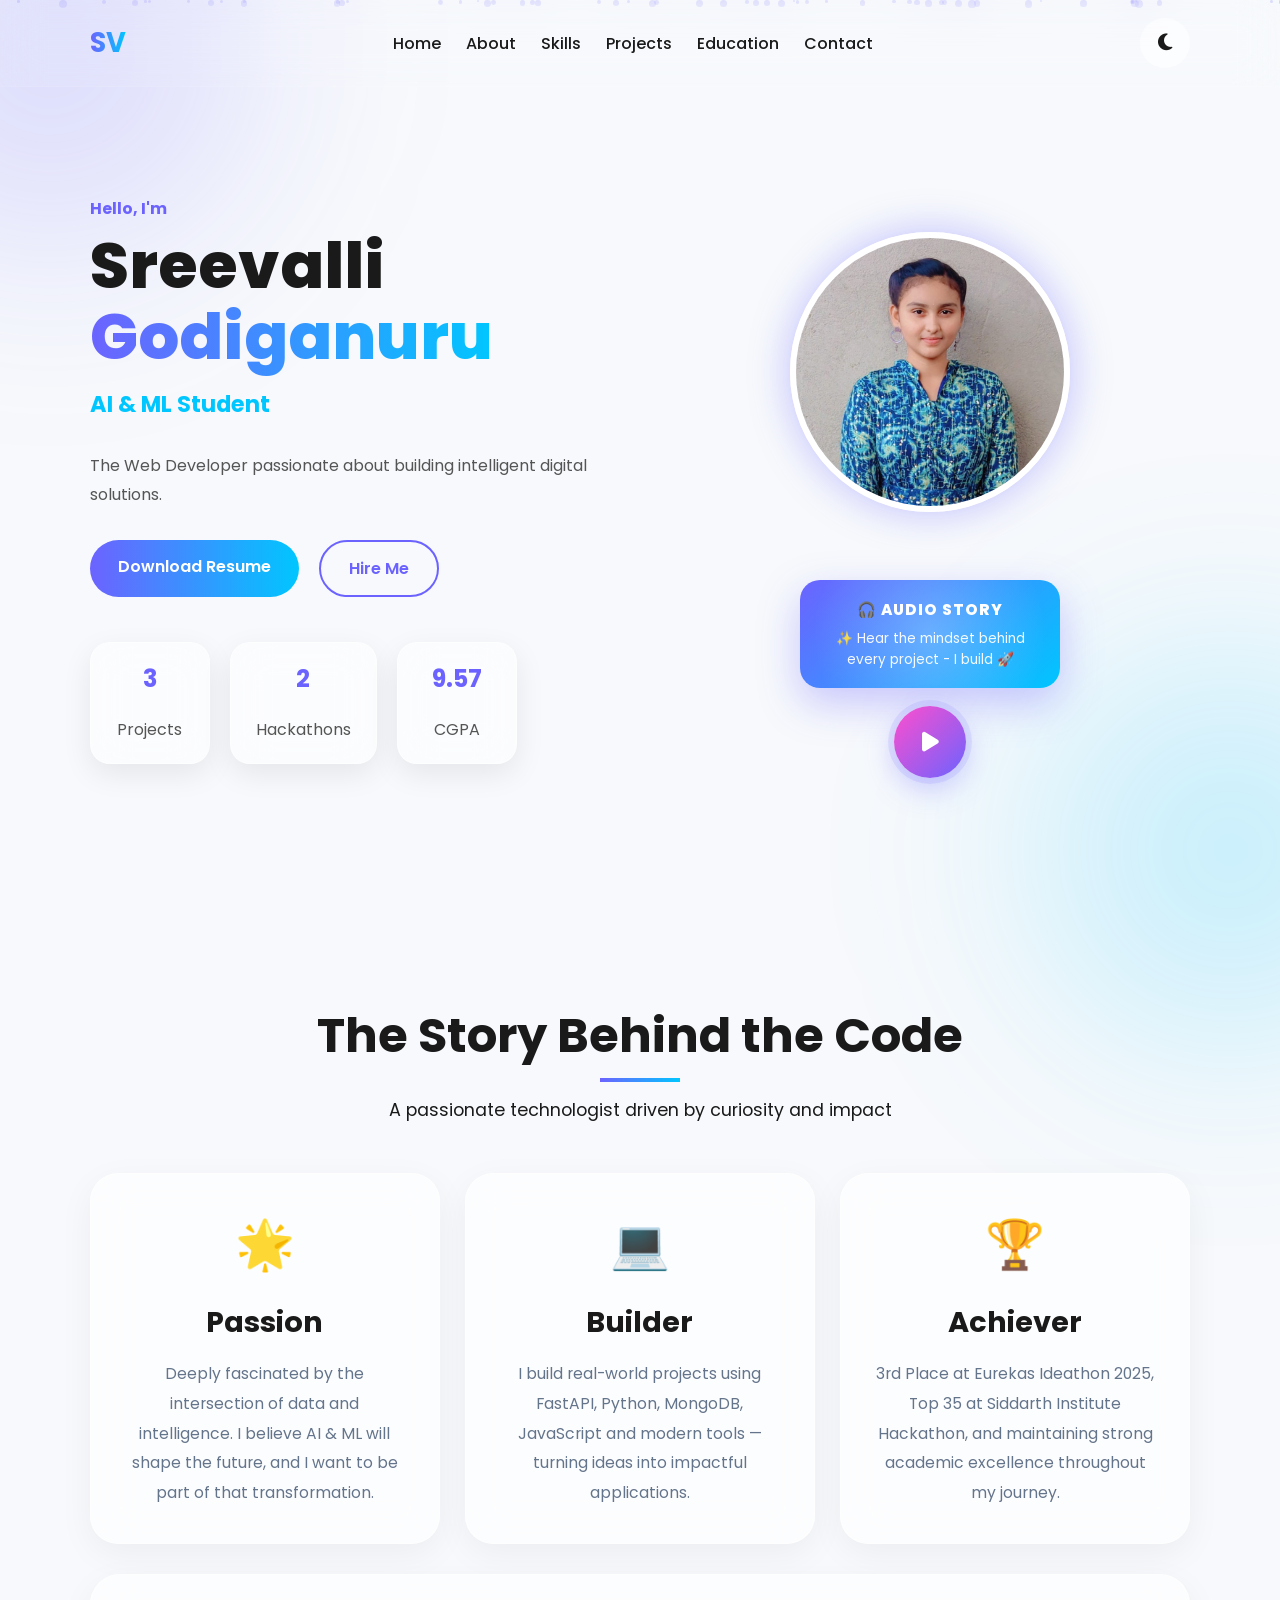
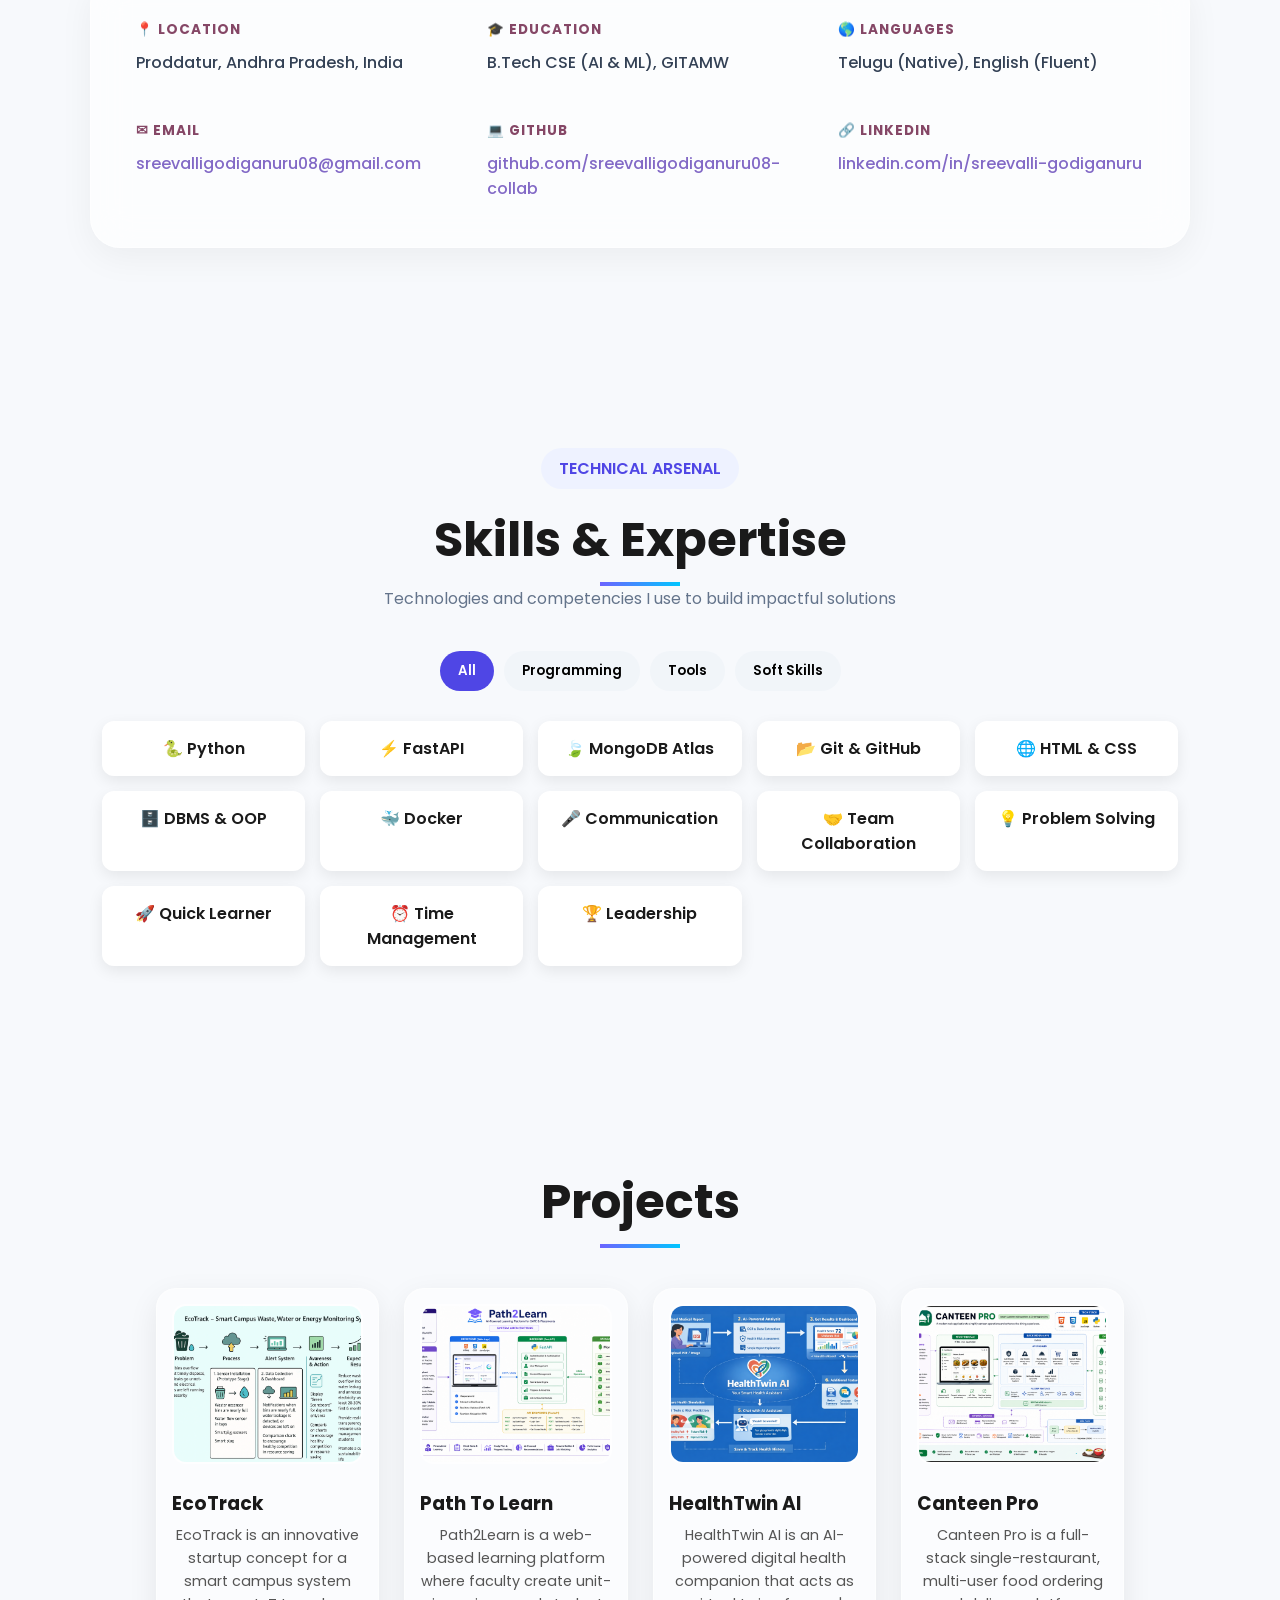
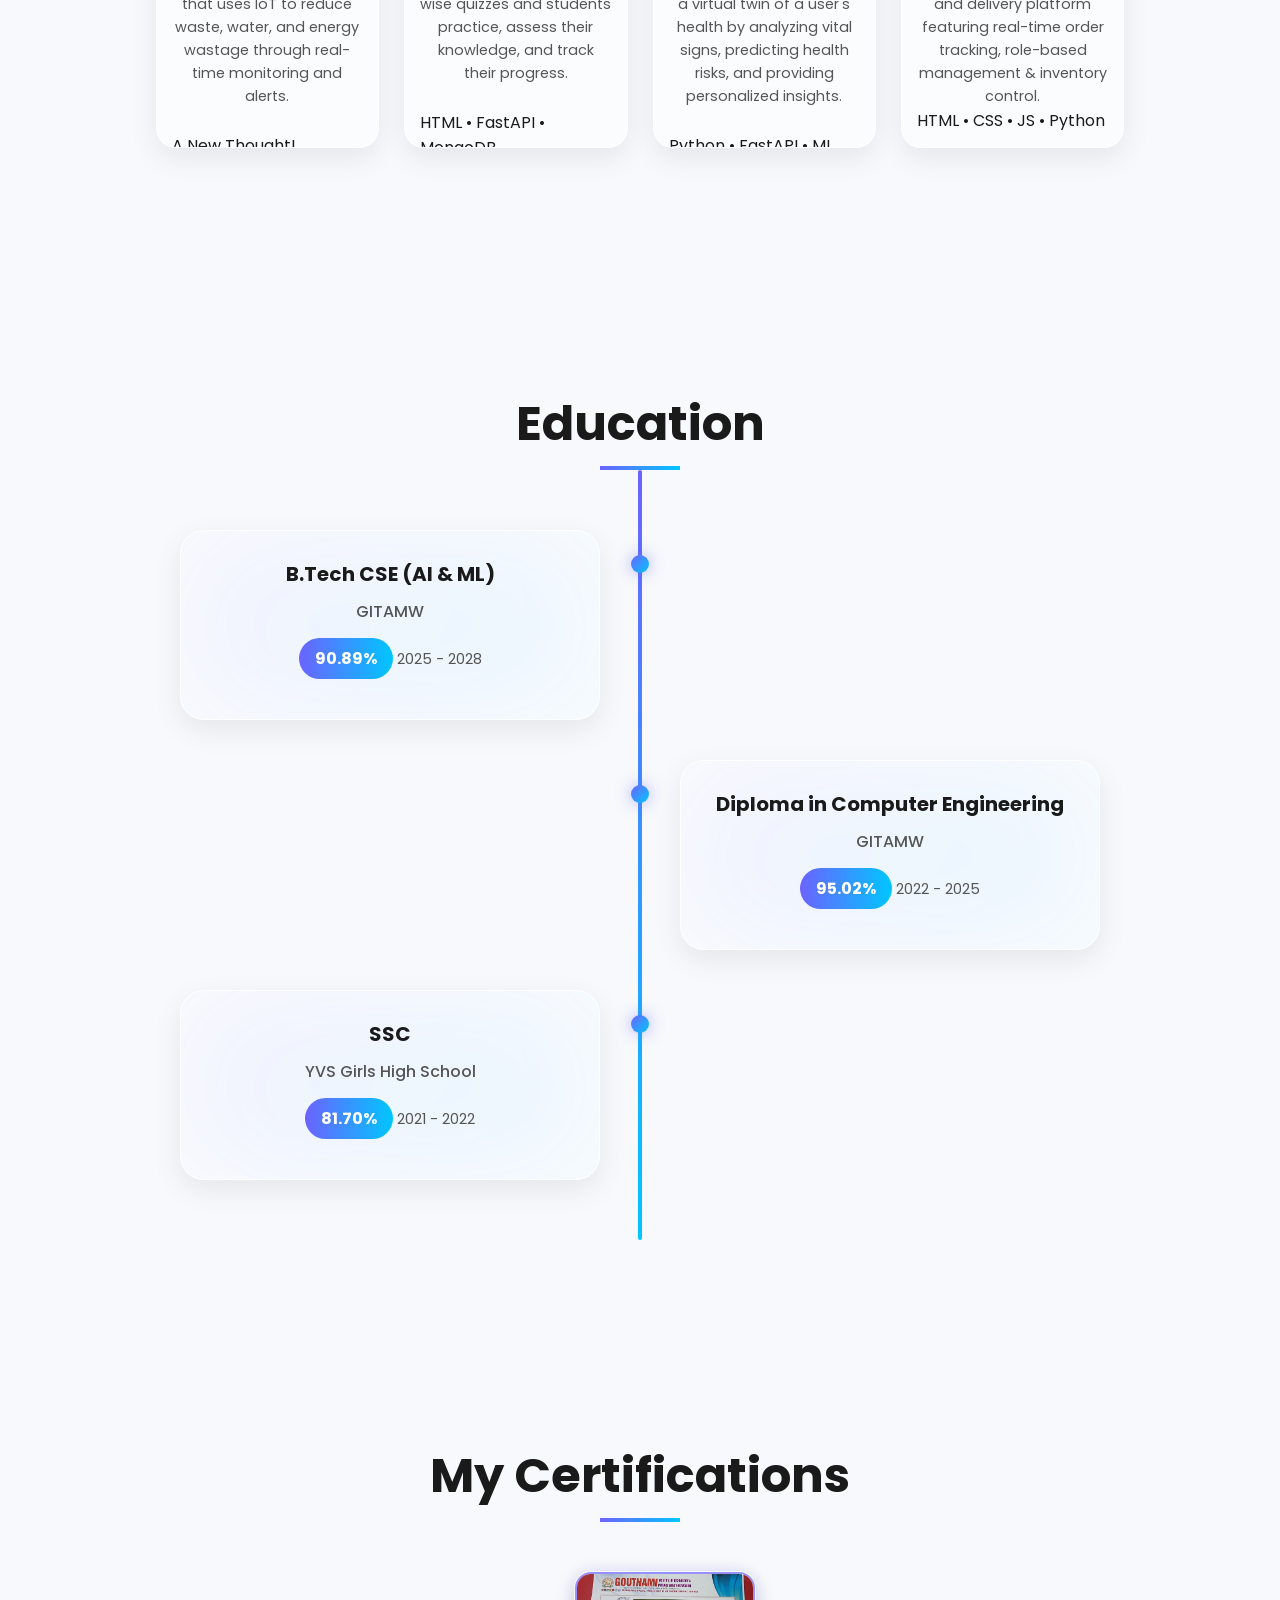
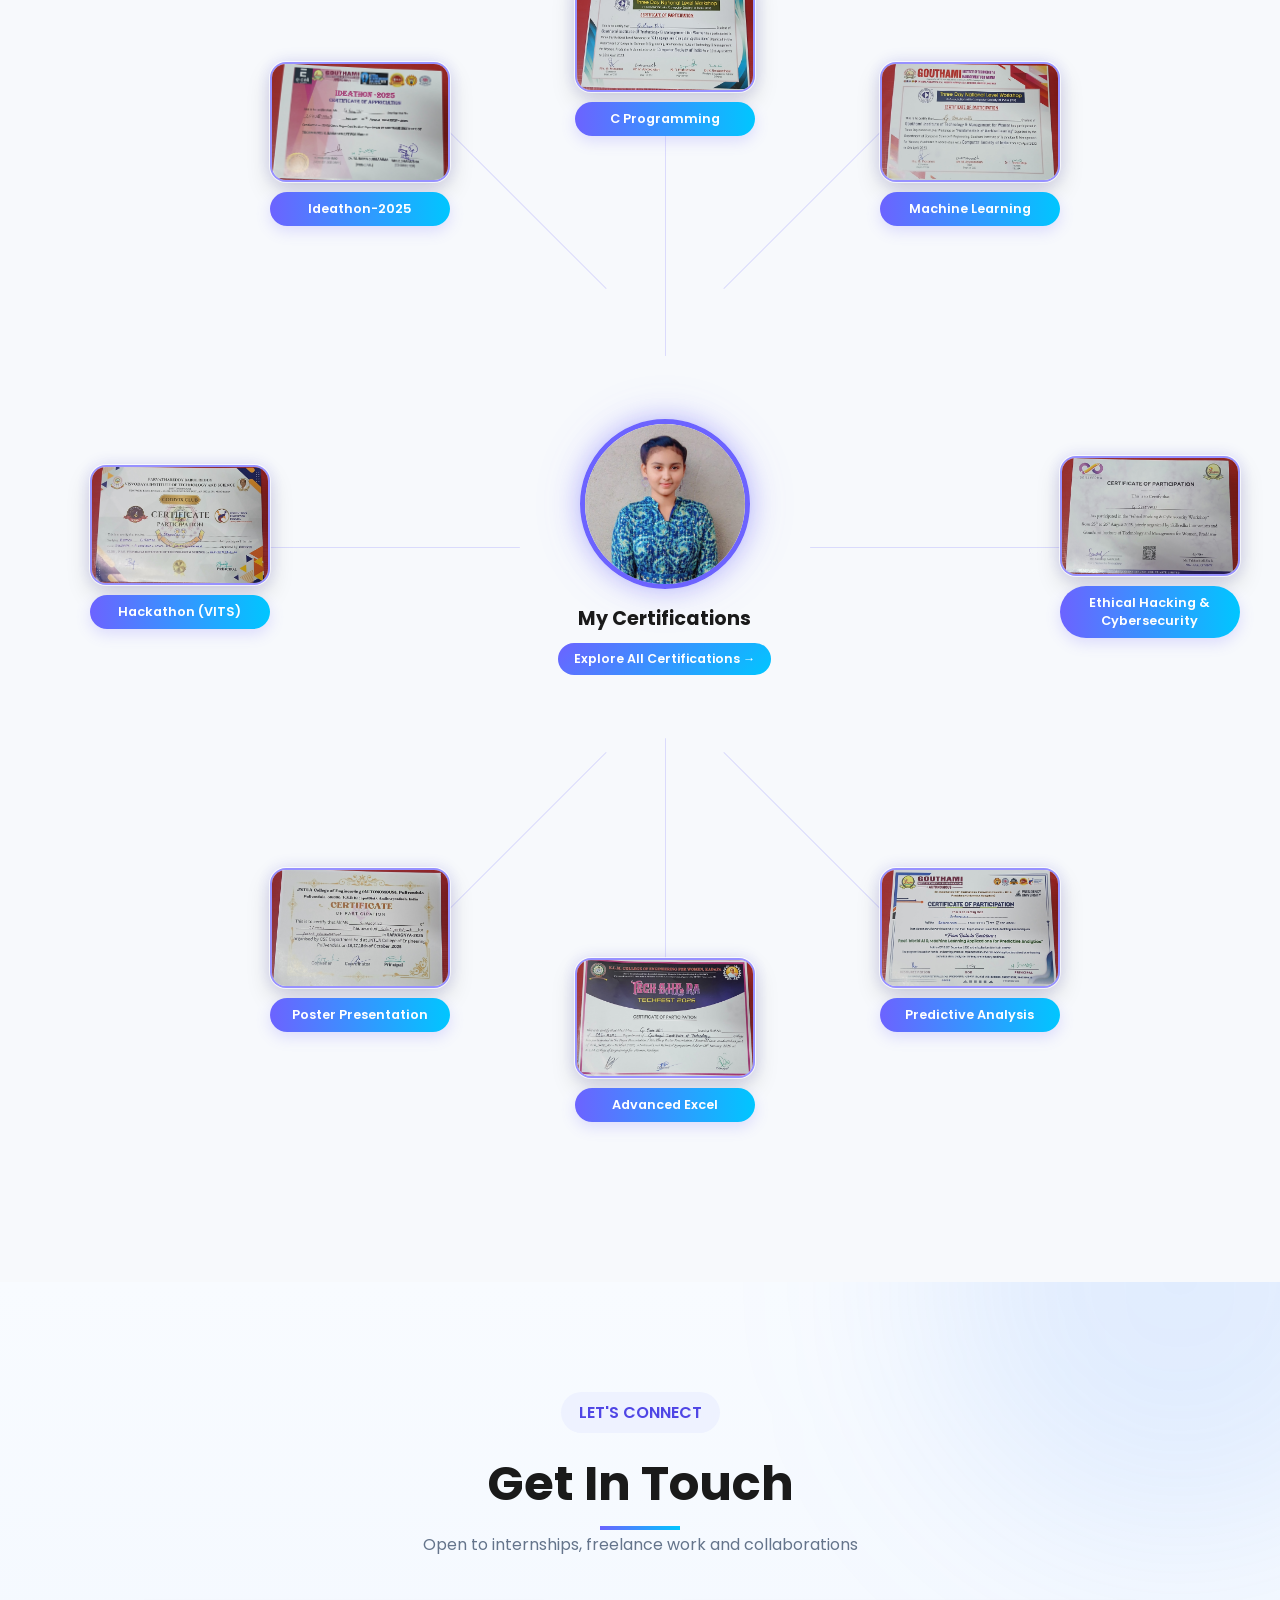
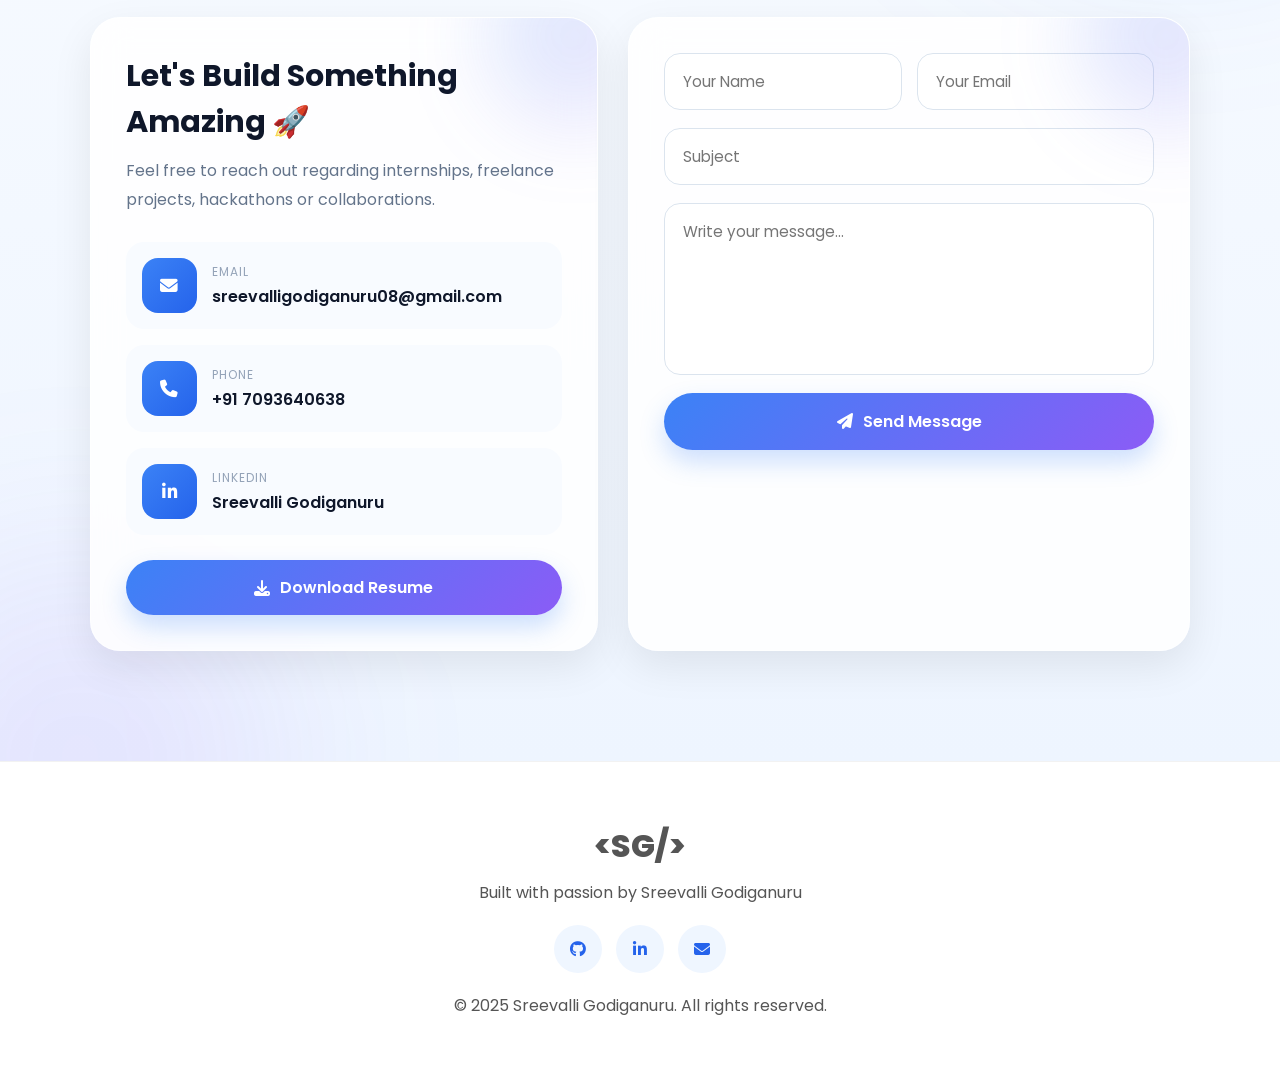
==== commit 68293c73: "Added dedicated certifications gallery page" ====
--- a/index.html
+++ b/index.html
@@ -319,7 +319,8 @@
 
                 <div class="card-back"><br>
                     <h3>EcoTrack</h3>
-                    <p>Sustainability tracking platform with AI insights and secure backend APIs.</p>
+                    <p>EcoTrack is an innovative startup concept for a smart campus system that uses IoT to reduce waste, water, and energy wastage through real-time monitoring and alerts.</p>
+                    <br>
                     <span> A New Thought!</span>
                 </div>
 
@@ -338,7 +339,8 @@
 
                 <div class="card-back"> <br>
                     <h3>Path To Learn</h3>
-                    <p>Personalized learning platform with progress tracking and authentication.</p>
+                    <p>Path2Learn is a web-based learning platform where faculty create unit-wise quizzes and students practice, assess their knowledge, and track their progress.</p>
+                    <br>
                     <span>HTML • FastAPI • MongoDB</span>
                 </div>
 
@@ -357,7 +359,8 @@
 
                 <div class="card-back"><br>
                     <h3>HealthTwin AI</h3>
-                    <p>AI-powered health assistant providing intelligent medical insights.</p>
+                    <p>HealthTwin AI is an AI-powered digital health companion that acts as a virtual twin of a user's health by analyzing vital signs, predicting health risks, and providing personalized insights.</p>
+                    <br>
                     <span>Python • FastAPI • ML</span>
                 </div>
 
@@ -375,7 +378,8 @@
 
                 <div class="card-back"><br>
                     <h3>Canteen Pro</h3>
-                    <p>Smart canteen management system for ordering, billing and inventory control.</p>
+                    <p>Canteen Pro is a full-stack single-restaurant, multi-user food ordering and delivery platform featuring real-time order tracking, role-based management & inventory control.</p>
+                  
                     <span>HTML • CSS • JS • Python </span>
                 </div>
 
@@ -438,9 +442,17 @@
 
     <!-- CENTER -->
     <div class="cert-center">
-      <img src="assets/profile1.jpg" alt="Profile">
-      <h3>My Certifications</h3>
-    </div>
+
+    <img src="assets/profile1.jpg" alt="Profile">
+
+    <h3>My Certifications</h3>
+
+    <a href="certifications.html" class="explore-cert-btn">
+        Explore All Certifications →
+    </a>
+
+</div>
+
 
     <!-- CERTIFICATES (CLEAN STRUCTURE) -->
 
@@ -483,6 +495,8 @@
       <img src="assets/cert8.jpg" alt="DSA">
       <span class="cert-tag">Ideathon-2025</span>
     </div>
+    
+
 
   </div>
 
--- a/style.css
+++ b/style.css
@@ -759,7 +759,7 @@
     border:1px solid var(--border);
     border-radius:20px;
 
-    height:380px;
+    height:460px;
     padding:15px;
 
     display:flex;
@@ -2034,8 +2034,8 @@
 
 .cert-orbit{
     position:relative;
-    width:1000px;
-    height:1000px;
+    width:1150px;
+    height:1150px;
     margin:60px auto;
 }
 
@@ -2048,8 +2048,16 @@
     top:50%;
     left:50%;
     transform:translate(-50%,-50%);
+
+    display:flex;
+    flex-direction:column;
+    align-items:center;
+    justify-content:center;
+
     z-index:20;
     text-align:center;
+
+    width:220px;
 }
 
 .cert-center img{
@@ -2069,6 +2077,7 @@
 
 .cert-center h3{
     margin-top:15px;
+    margin-bottom:10px;
     font-size:1.2rem;
     font-weight:700;
 }
@@ -2251,7 +2260,6 @@
 /* =========================================
    CERTIFICATE POSITIONS
 ========================================= */
-
 .top{
     top:0;
     left:50%;
@@ -2259,8 +2267,13 @@
 }
 
 .top-right{
-    top:100px;
-    right:70px;
+    top:90px;
+    right:180px;
+}
+
+.right-top{
+    top:300px;
+    right:0;
 }
 
 .right{
@@ -2270,8 +2283,8 @@
 }
 
 .bottom-right{
-    bottom:100px;
-    right:70px;
+    bottom:90px;
+    right:180px;
 }
 
 .bottom{
@@ -2281,8 +2294,8 @@
 }
 
 .bottom-left{
-    bottom:100px;
-    left:70px;
+    bottom:90px;
+    left:180px;
 }
 
 .left{
@@ -2292,10 +2305,314 @@
 }
 
 .top-left{
-    top:100px;
-    left:70px;
-}
-
+    top:90px;
+    left:180px;
+}
+
+/* ===========================
+   Explore All Certifications
+=========================== */
+
+.explore-certificates{
+    display:flex;
+    align-items:center;
+    justify-content:center;
+    gap:12px;
+
+    width:max-content;
+    margin:25px auto 55px;
+
+    padding:12px 26px;
+
+    background:rgba(255,255,255,.65);
+    backdrop-filter:blur(12px);
+
+    border:2px solid rgba(108,99,255,.18);
+    border-radius:50px;
+
+    cursor:pointer;
+
+    transition:.35s ease;
+
+    box-shadow:
+        0 8px 25px rgba(108,99,255,.12);
+
+    user-select:none;
+}
+
+.explore-certificates:hover{
+
+    transform:translateY(-4px) scale(1.04);
+
+    background:linear-gradient(135deg,#6c63ff,#00c6ff);
+
+    color:#fff;
+
+    box-shadow:
+        0 18px 35px rgba(108,99,255,.28);
+
+}
+
+.explore-icon{
+
+    font-size:20px;
+
+}
+
+.explore-text{
+
+    font-size:16px;
+
+    font-weight:600;
+
+    letter-spacing:.3px;
+
+}
+
+.explore-arrow{
+
+    font-size:18px;
+
+    font-weight:bold;
+
+    transition:.3s;
+
+}
+
+.explore-certificates:hover .explore-arrow{
+
+    transform:translateX(6px);
+
+}
+
+.explore-cert-btn{
+
+    display:inline-block;
+
+    padding:7px 16px;
+
+    border-radius:999px;
+
+    text-decoration:none;
+
+    font-size:.78rem;
+    font-weight:600;
+
+    color:white;
+
+    background:linear-gradient(
+        135deg,
+        #6c63ff,
+        #00c6ff
+    );
+
+    transition:.3s;
+}
+
+.explore-cert-btn:hover{
+
+    transform:translateY(-3px);
+
+    box-shadow:
+    0 10px 20px rgba(108,99,255,.35);
+}
+
+@media(max-width:768px){
+
+    .cert-center{
+
+        position:relative;
+
+        top:auto;
+        left:auto;
+
+        transform:none;
+
+        grid-column:1/-1;
+
+        margin:0 auto 30px;
+
+        width:100%;
+    }
+
+}
+/* ===============================
+CERTIFICATE GALLERY PAGE
+===============================*/
+
+.cert-gallery-section{
+
+max-width:1400px;
+margin:auto;
+
+padding-top:130px;
+
+}
+
+.gallery-header{
+
+text-align:center;
+
+margin-bottom:60px;
+
+}
+
+.gallery-subtitle{
+
+font-size:1rem;
+
+color:var(--text2);
+
+margin-top:15px;
+
+}
+
+.certificate-gallery{
+
+display:grid;
+
+grid-template-columns:repeat(auto-fit,minmax(320px,1fr));
+
+gap:35px;
+
+}
+
+.certificate-card{
+
+background:var(--glass);
+
+backdrop-filter:blur(20px);
+
+border:1px solid var(--border);
+
+border-radius:25px;
+
+overflow:hidden;
+
+box-shadow:var(--shadow);
+
+transition:.35s;
+
+cursor:pointer;
+
+}
+
+.certificate-card:hover{
+
+transform:translateY(-10px);
+
+box-shadow:
+0 25px 45px rgba(108,99,255,.25);
+
+}
+
+.certificate-card img{
+
+width:100%;
+
+height:230px;
+
+object-fit:cover;
+
+transition:.45s;
+
+}
+
+.certificate-card:hover img{
+
+transform:scale(1.06);
+
+}
+
+.certificate-card h3{
+
+padding:18px;
+
+text-align:center;
+
+font-size:1rem;
+
+font-weight:600;
+
+}
+/* ======================================
+   BACK TO PORTFOLIO NAV BUTTON
+====================================== */
+
+.back-portfolio-btn{
+
+    display:flex;
+    align-items:center;
+    gap:10px;
+
+    padding:12px 24px;
+
+    text-decoration:none;
+
+    color:white;
+
+    font-weight:600;
+
+    border-radius:50px;
+
+    background:linear-gradient(
+        135deg,
+        #6c63ff,
+        #00c6ff
+    );
+
+    transition:.35s ease;
+
+    box-shadow:
+    0 10px 25px rgba(108,99,255,.25);
+
+}
+
+.back-portfolio-btn:hover{
+
+    transform:translateY(-3px);
+
+    box-shadow:
+    0 18px 35px rgba(108,99,255,.35);
+
+}
+
+.back-portfolio-btn i{
+
+    font-size:.9rem;
+
+}
+
+@media(max-width:768px){
+
+    .back-portfolio-btn{
+
+        padding:10px 18px;
+
+        font-size:.85rem;
+
+        gap:8px;
+
+    }
+
+}
+
+
+@media(max-width:768px){
+
+.certificate-gallery{
+
+grid-template-columns:1fr;
+
+}
+
+.certificate-card img{
+
+height:220px;
+
+}
+
+}
 /* =========================================
    POPUP
 ========================================= */
@@ -2350,7 +2667,9 @@
         gap:20px;
     }
 
+
     .cert-center{
+
         position:relative;
 
         top:auto;
@@ -2359,8 +2678,13 @@
         transform:none;
 
         grid-column:1/-1;
-        margin-bottom:20px;
-    }
+
+        margin:0 auto 30px;
+
+        width:100%;
+    }
+
+
 
     .cert-item{
         position:relative !important;
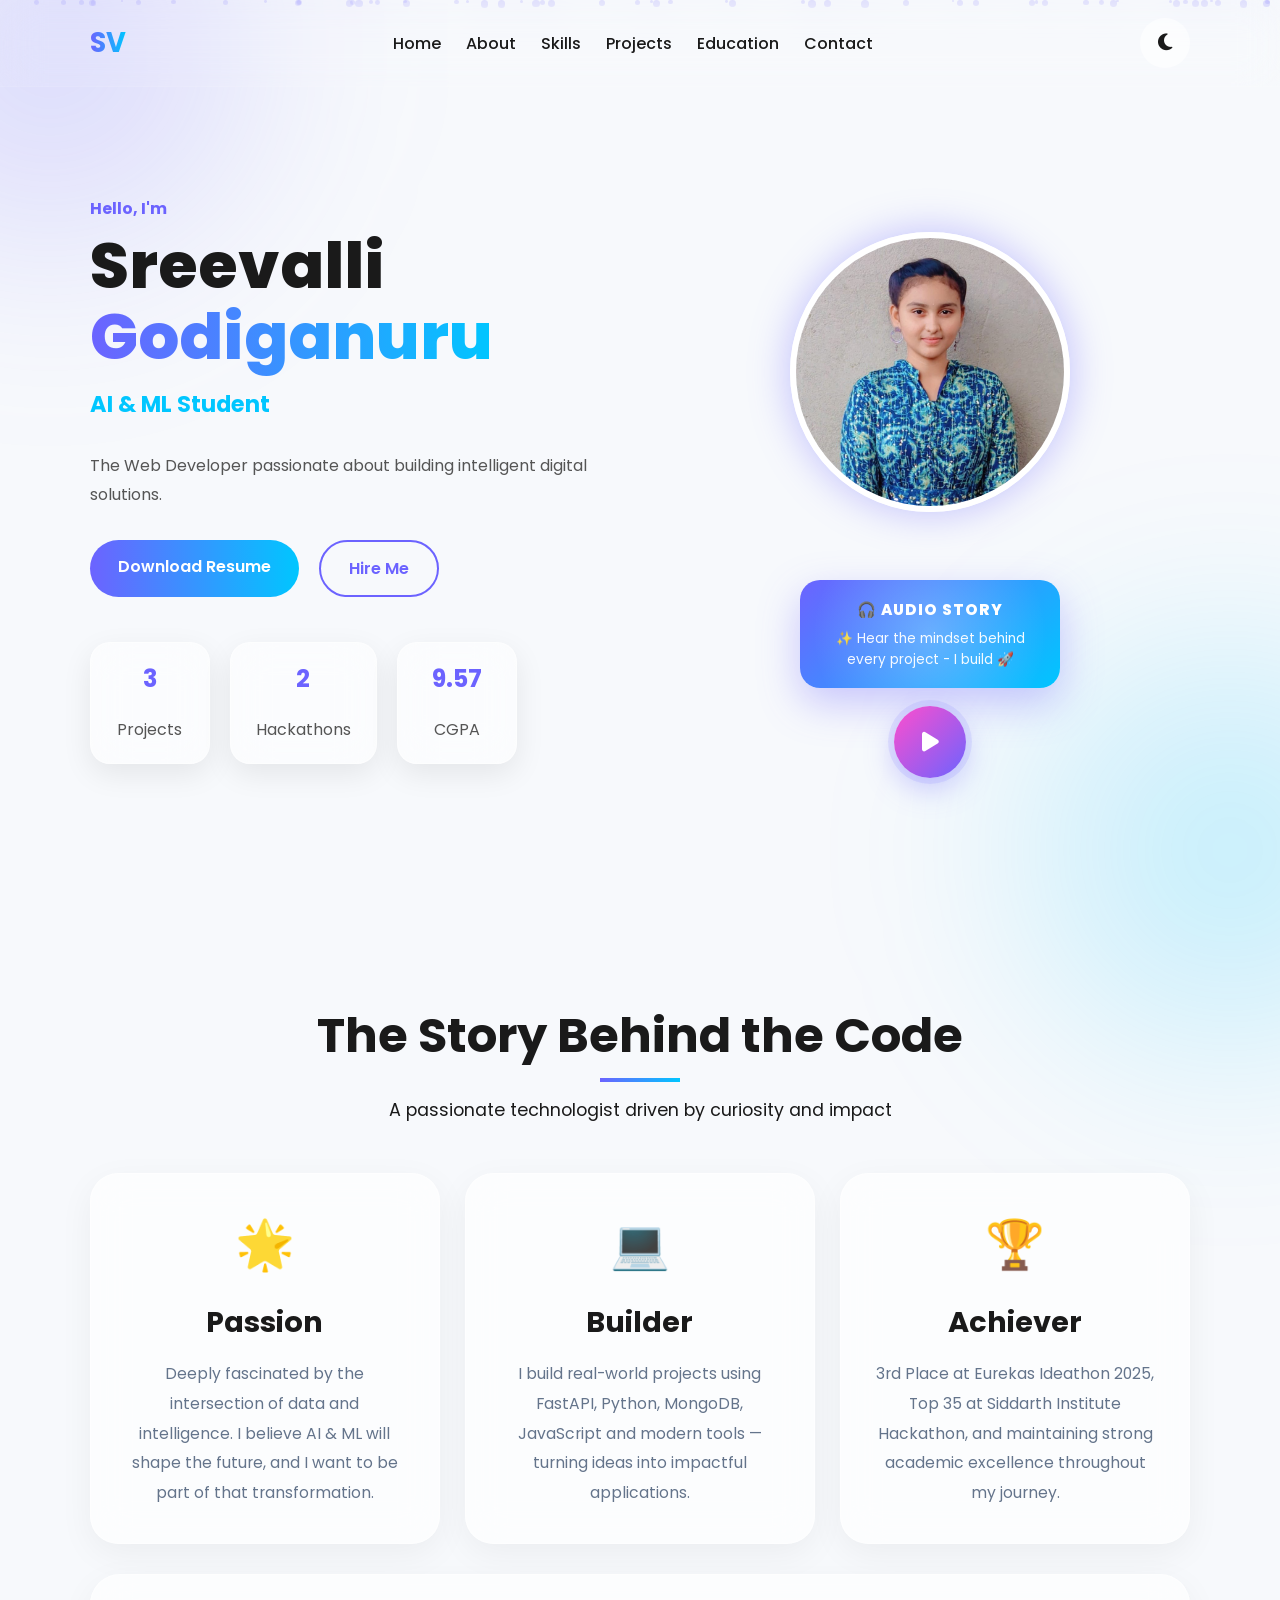
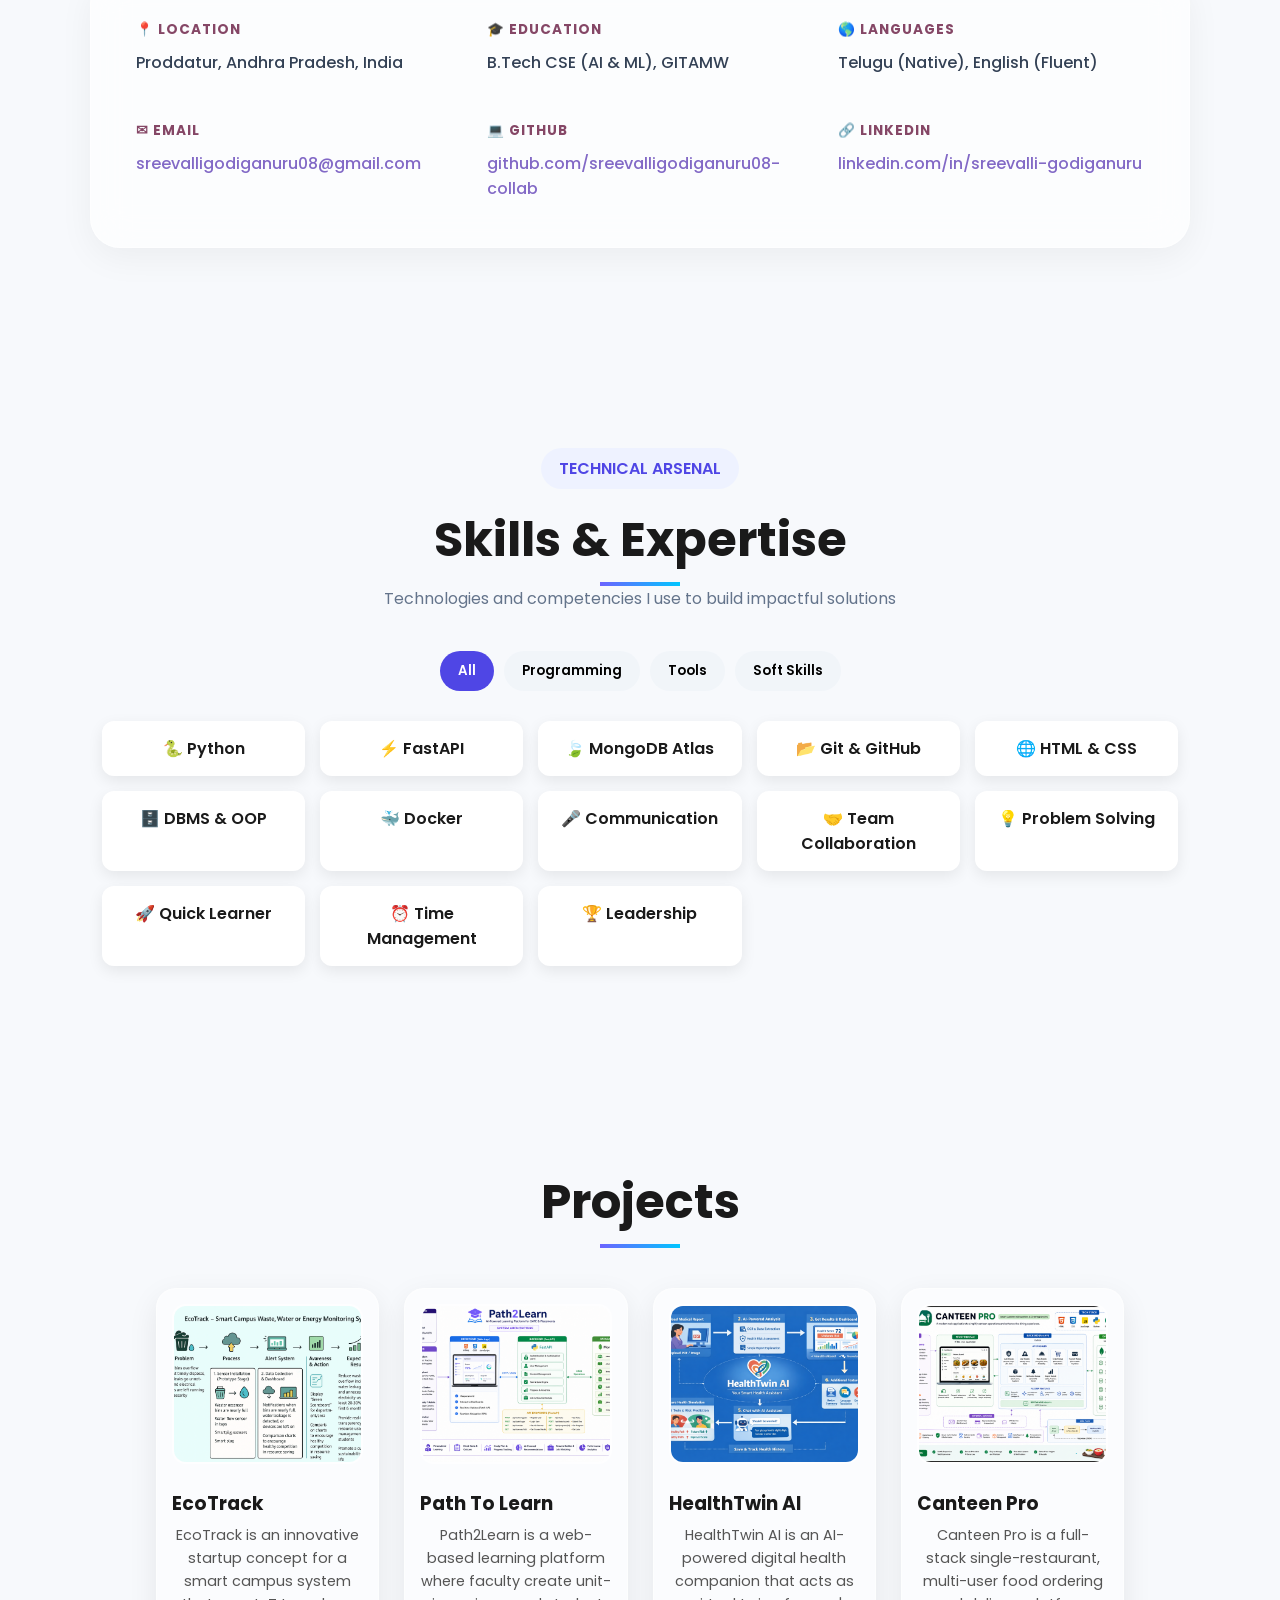
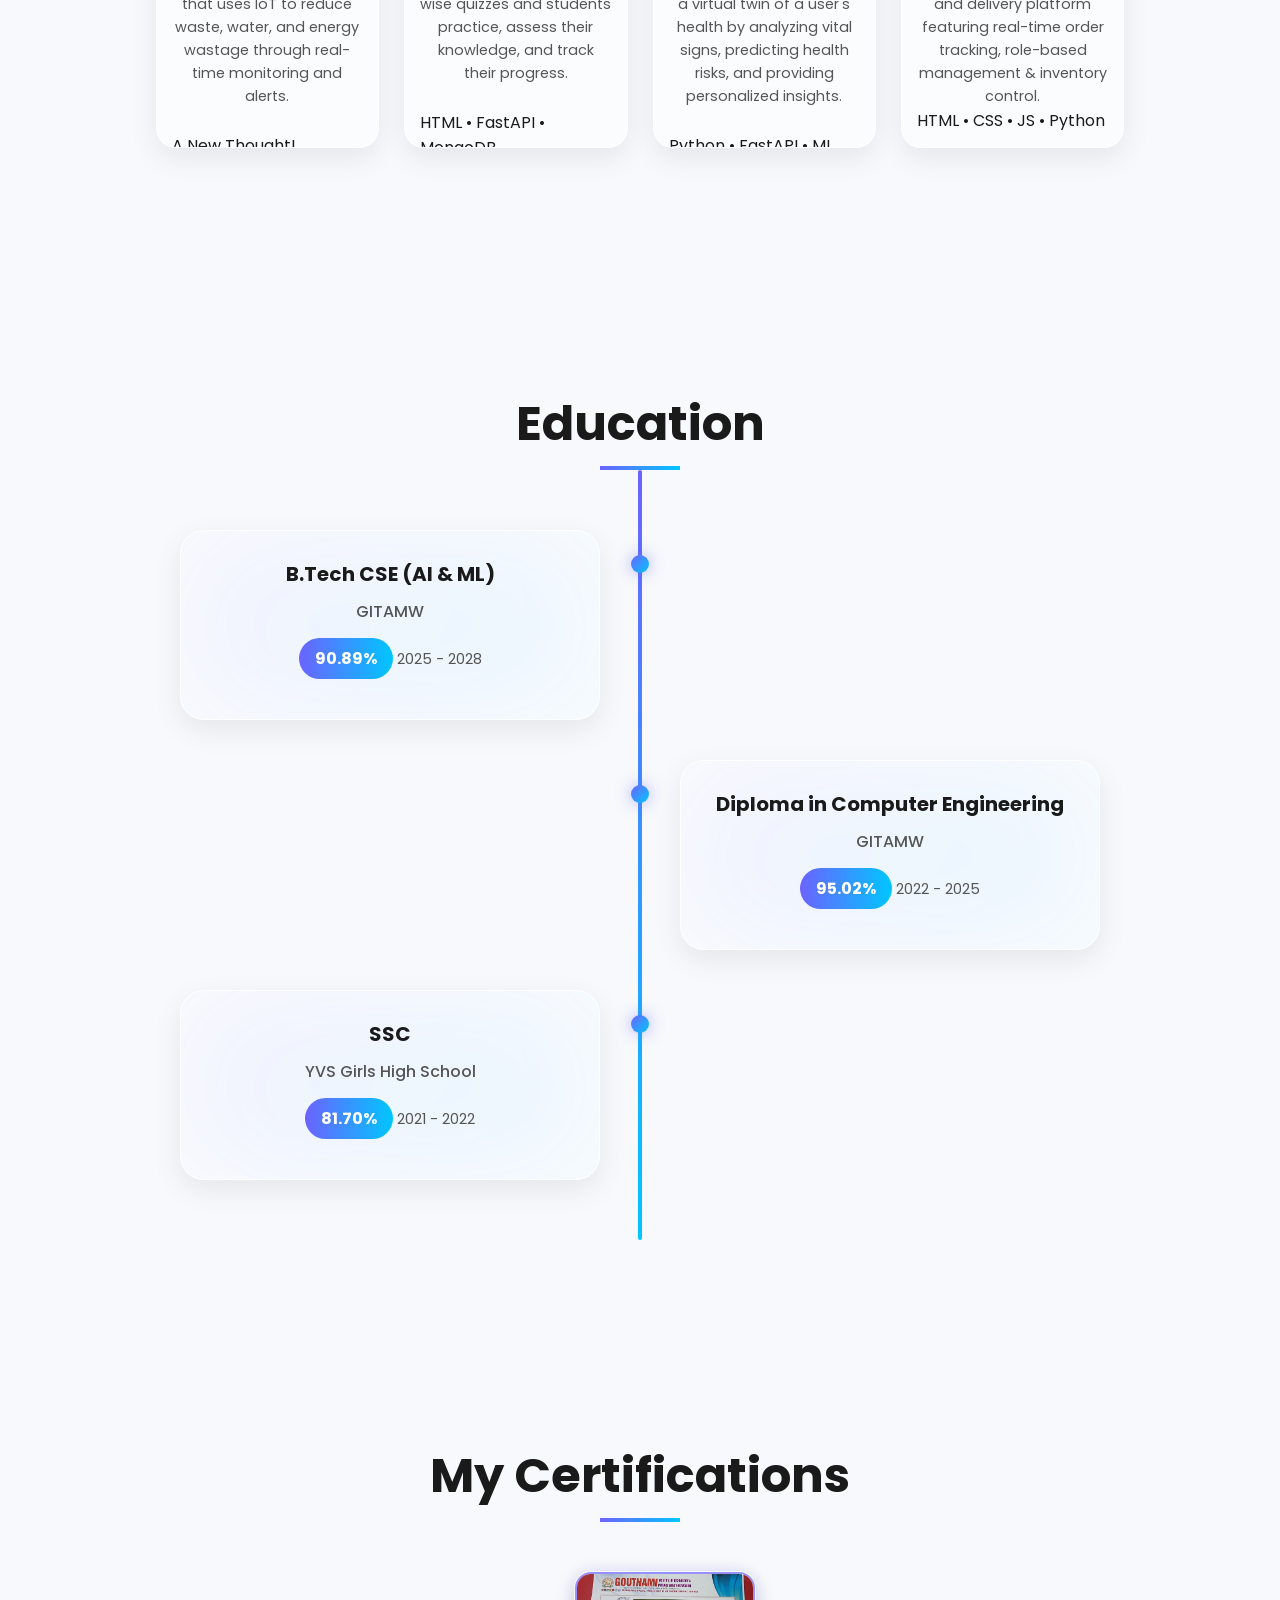
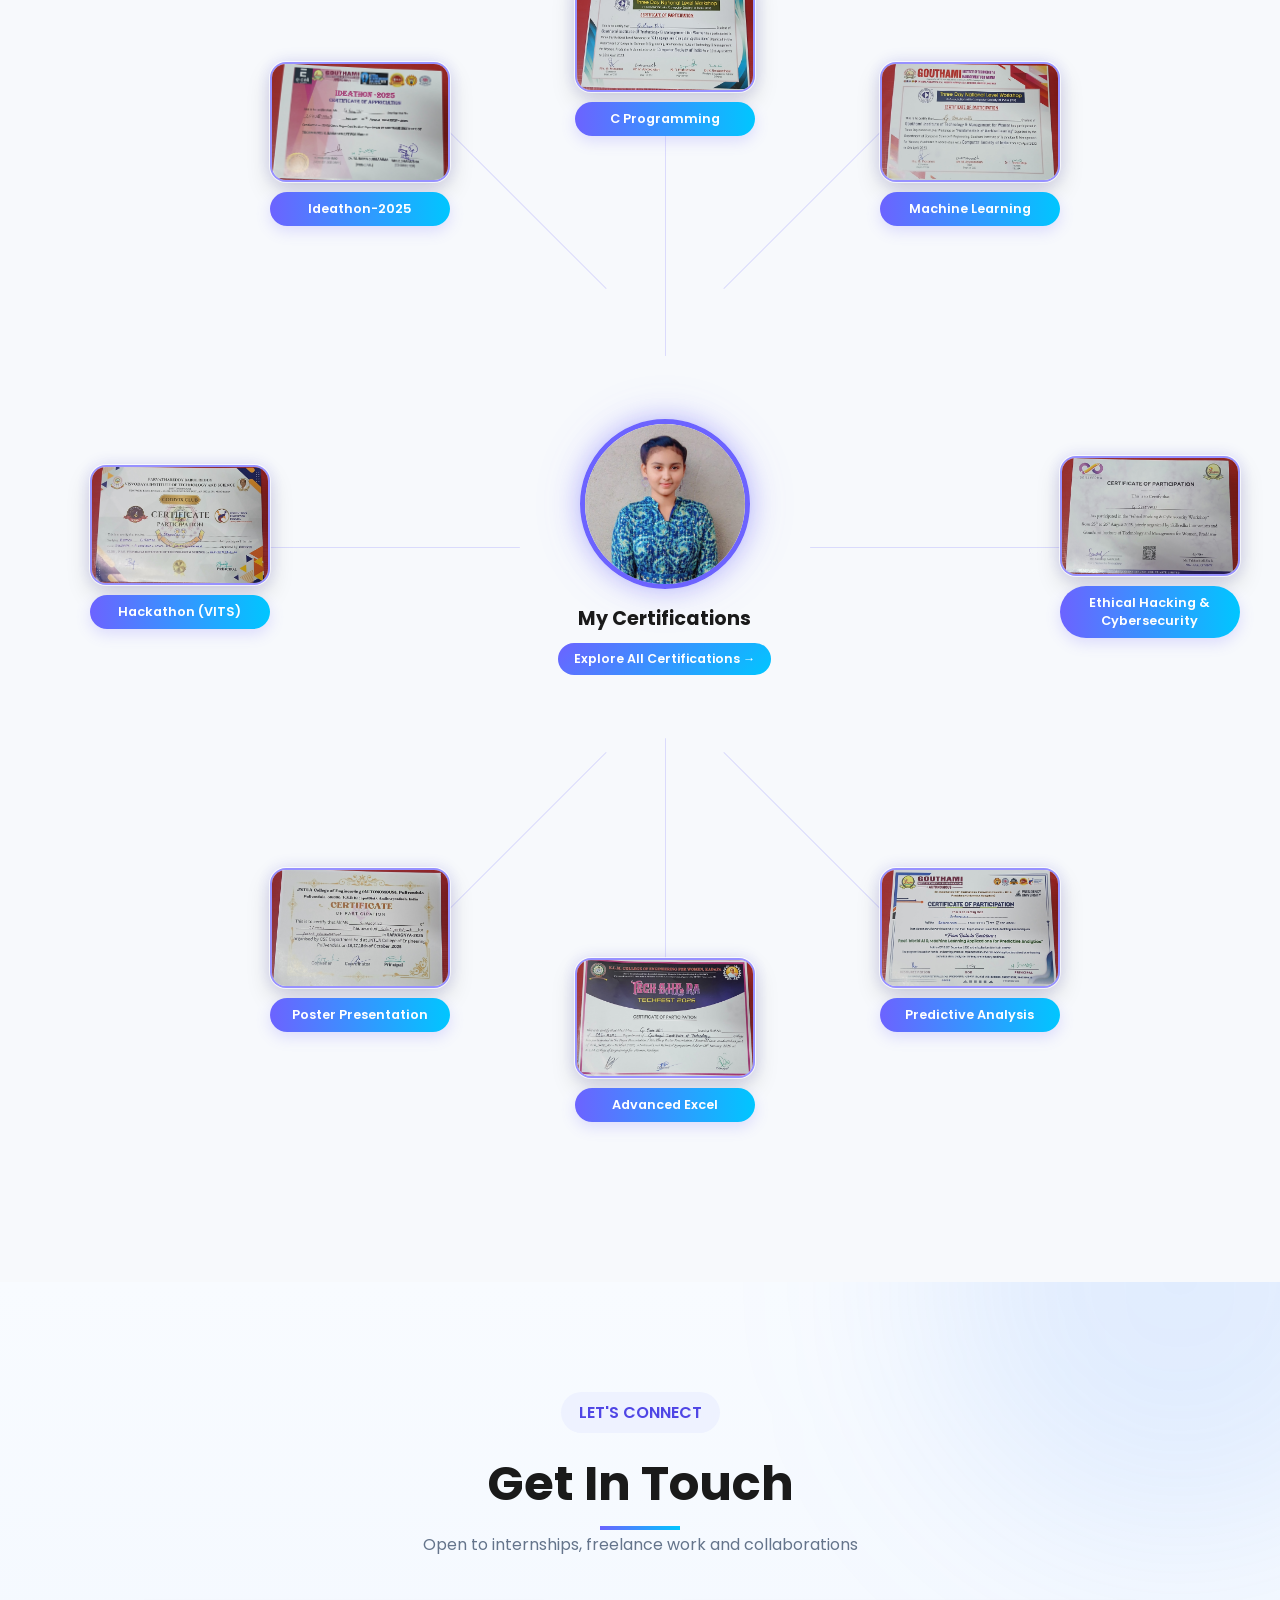
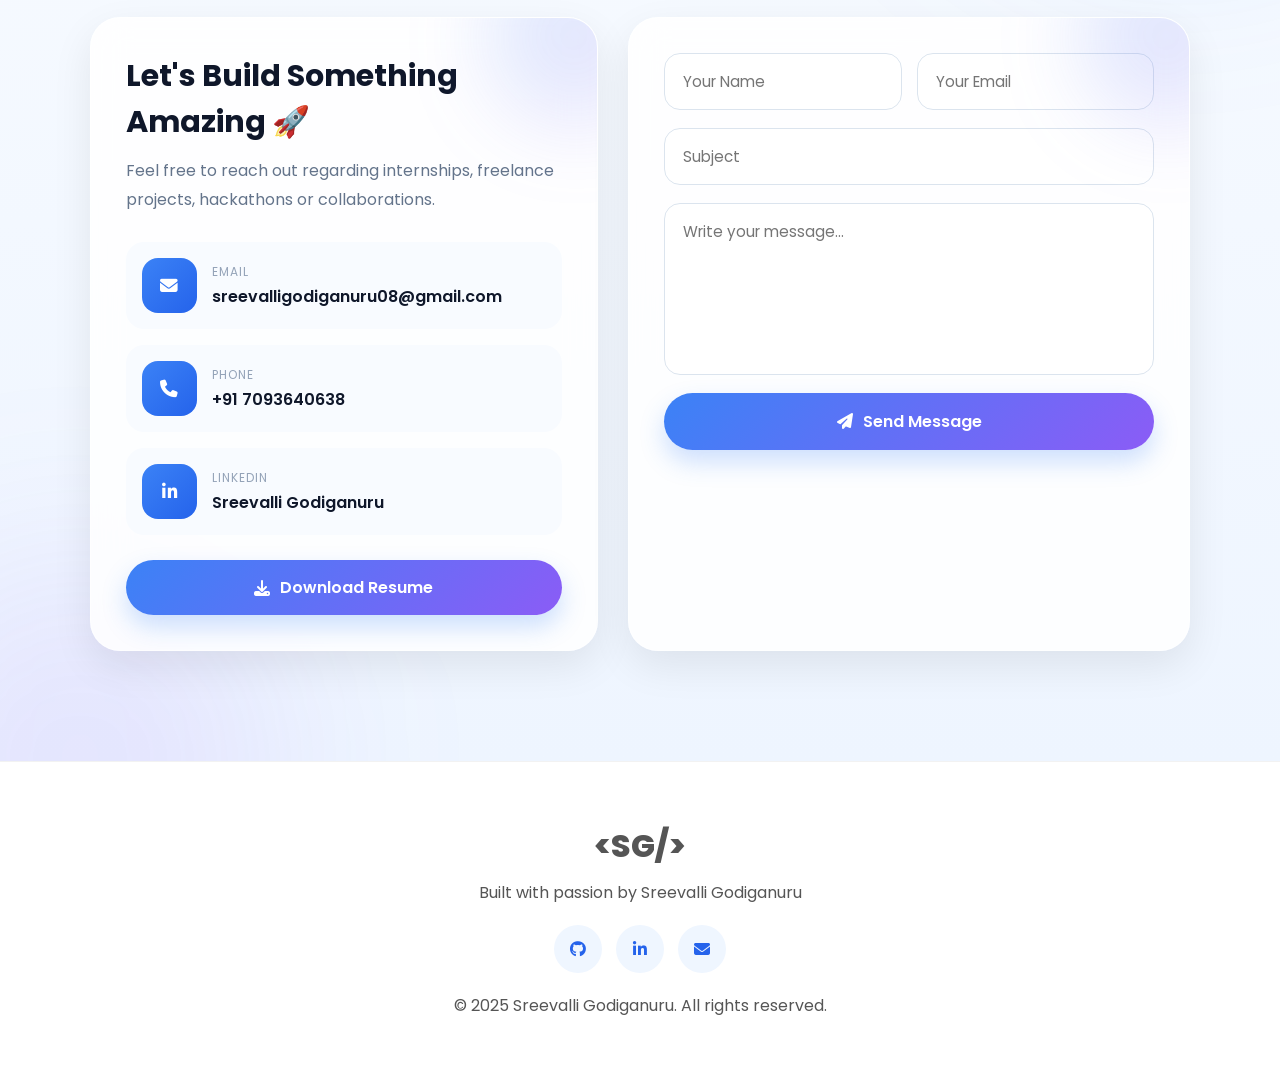
==== commit 9ec46220: "Added icon" ====
--- a/index.html
+++ b/index.html
@@ -8,6 +8,11 @@
 
 <title>Sreevalli Godiganuru | BTech CSE(AI & ML) Student Portfolio</title>
 
+<link rel="icon" type="image/png" href="assets/favicon.png">
+
+<meta name="theme-color" content="#6C63FF">
+<meta name="application-name" content="Sreevalli Portfolio">
+<meta name="apple-mobile-web-app-title" content="Sreevalli">
 <meta name="description"
 content="Portfolio of Sreevalli Godiganuru, AI & ML student, web developer, and builder of intelligent applications using Python, FastAPI, MongoDB, HTML, CSS and JavaScript.">
 <meta name="google-site-verification" content="vB6JE1VaeF_lX64jmfwY3EFWTm1ZDFIcnbv4z-wq-CA" />
